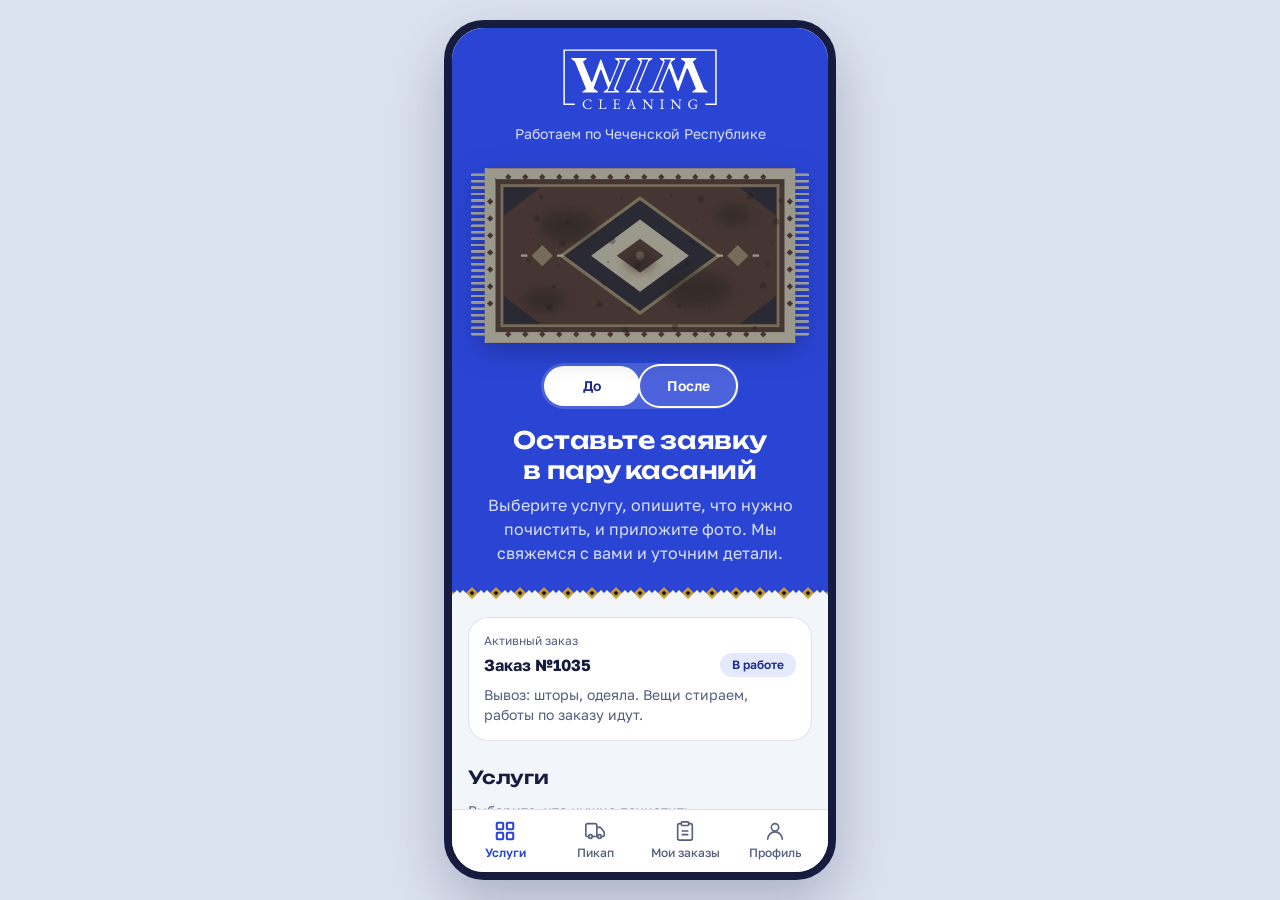
==== index.html @ 42858c05 "Wimcleaning: прототип мобильного приложения Co-Authored-By: Claude Opus 5.5 <noreply@anthropic.com>" ====
<!doctype html>
<html lang="ru">
<head>
<meta charset="utf-8">
<meta name="viewport" content="width=device-width, initial-scale=1, viewport-fit=cover">
<title>Wimcleaning</title>
<meta name="theme-color" content="#2A45D4" id="themeColor">
<link rel="manifest" href="manifest.webmanifest">
<link rel="apple-touch-icon" href="icon-180.png">
<link rel="icon" type="image/png" sizes="192x192" href="icon-192.png">
<meta name="apple-mobile-web-app-capable" content="yes">
<meta name="mobile-web-app-capable" content="yes">
<meta name="apple-mobile-web-app-title" content="Wimcleaning">
<meta name="apple-mobile-web-app-status-bar-style" content="black-translucent">
<link rel="preconnect" href="https://fonts.googleapis.com">
<link rel="preconnect" href="https://fonts.gstatic.com" crossorigin>
<link rel="stylesheet" href="https://fonts.googleapis.com/css2?family=Golos+Text:wght@400;500;600&family=Unbounded:wght@500;600&display=swap">
<style>
/* Раскладка: рамка телефона по центру (на телефоне на весь экран): полоса «Прототип», экран с прокруткой, нижняя панель. */
:root{
  /* «Синька и кайма»: синька — средство для подсинивания белья; охра — нить ковровой каймы */
  --ink:#161C3D; --primary:#2A45D4; --primary-dark:#1B2B8C; --on-primary:#FFFFFF;
  --accent:var(--primary);
  --bg:#F2F5FA; --surface:#FFFFFF; --mist:#E4EAFB; --line:#DCE2EE; --muted:#545E7E;
  --ochre:#C99A2E; --ochre-ink:#6B4C00; --ochre-bg:#FBF2DC;
  --ok:#1F7A4D; --warn:#8A5A00; --danger:#B4232F; --demo:var(--ochre-ink); --demo-bg:var(--ochre-bg);
  --stage:#DCE3F0;
  /* шкала отступов (design.md §5.1): других значений нет */
  --s1:4px; --s2:8px; --s3:12px; --s4:16px; --s5:24px; --s6:32px;
  --font:'Golos Text',system-ui,-apple-system,'Segoe UI',Roboto,'Helvetica Neue',Arial,sans-serif;
  --display:'Unbounded','Golos Text',system-ui,sans-serif;
  --kaima:url("data:image/svg+xml,%3Csvg xmlns='http://www.w3.org/2000/svg' width='24' height='14' viewBox='0 0 24 14'%3E%3Cpath d='M12 1l6 6-6 6-6-6z' fill='%23C99A2E'/%3E%3Cpath d='M12 4.5l2.5 2.5-2.5 2.5-2.5-2.5z' fill='%23161C3D'/%3E%3Cpath d='M0 7l3-3 3 3-3 3zM24 7l-3-3-3 3 3 3z' fill='%23F2F5FA'/%3E%3C/svg%3E");
  color-scheme:light;
}
*{box-sizing:border-box}
html,body{height:100%;margin:0}
/* полосы прокрутки скрыты, прокрутка жестом работает */
*{scrollbar-width:none;-ms-overflow-style:none}
*::-webkit-scrollbar{display:none;width:0;height:0}
body{background:var(--stage);color:var(--ink);font:400 16px/1.5 var(--font);-webkit-text-size-adjust:100%;overflow-x:hidden}
h1,h2,h3,p{margin:0}
h1,h2,h3{text-wrap:balance;font-weight:600}
.h1,.h2,.big{font-family:var(--display);letter-spacing:-.01em}
button,input,select,textarea{font:inherit;color:inherit}
button{cursor:pointer;border:0;background:none;padding:0}
:focus-visible{outline:3px solid var(--primary);outline-offset:2px;border-radius:8px}
.stage{height:100%;height:100dvh;display:grid;place-items:center}
.phone{width:100%;height:100%;display:flex;flex-direction:column;background:var(--bg);position:relative;overflow:hidden;min-width:0}
@media(min-width:600px){
  .stage{padding:16px}
  .phone{width:392px;height:min(860px,100%);border-radius:40px;border:8px solid var(--ink);box-shadow:0 24px 60px rgba(22,28,61,.25)}
}
.sr{position:absolute;width:1px;height:1px;overflow:hidden;clip:rect(0 0 0 0)}

/* полоса прототипа */
.proto{flex:none;height:env(safe-area-inset-top,0px);background:var(--bg)}
.proto[data-tone=hero]{background:var(--primary)}
.proto[data-tone=admin]{background:var(--ink)}
.ahead .exit{margin-left:auto;color:#fff;font-size:14px;line-height:20px;font-weight:600;min-height:44px;padding:0 var(--s3);border-radius:99px;background:rgba(255,255,255,.14)}

.ahead{background:var(--ink);color:#fff;flex:none;height:52px;display:flex;align-items:center;gap:var(--s3);padding-left:max(16px,env(safe-area-inset-left,0px));padding-right:max(16px,env(safe-area-inset-right,0px))}
.ahead b{font-size:16px;line-height:22px;font-weight:600}

.screen{flex:1;min-height:0;overflow-y:auto;overflow-x:hidden;padding:var(--s4);-webkit-overflow-scrolling:touch;overscroll-behavior:contain}
.screen>.in{display:grid;gap:var(--s5);animation:slide .22s ease-out both;align-content:start;min-width:0}
.screen>.in>*{min-width:0}
/* заголовок экрана: «Назад» → 8 → заголовок → 16 → первый блок */
.in>.back{margin-bottom:calc(var(--s2) - var(--s5))}
.in>.h1,.in>.head{margin-bottom:calc(var(--s4) - var(--s5))}
.head{display:flex;flex-wrap:wrap;align-items:center;justify-content:space-between;gap:var(--s3)}
.head .h1{min-width:0}
.head .chip{flex:none}
.head-ico{display:flex;align-items:center;gap:var(--s3)}
/* закреплённая главная кнопка (§5.5) */
.cta-bar{flex:none;background:var(--surface);border-top:1px solid var(--line);padding-block:var(--s3);padding-left:max(16px,env(safe-area-inset-left,0px));padding-right:max(16px,env(safe-area-inset-right,0px))}
.cta-bar .btn{min-height:48px}
.textbtn{min-height:44px;width:100%;color:var(--muted);font-weight:500;font-size:14px;line-height:20px;text-align:center}
@keyframes slide{from{opacity:0;transform:translateX(16px)}to{opacity:1;transform:none}}

.tabbar{flex:none;display:grid;grid-auto-flow:column;grid-auto-columns:1fr;background:var(--surface);border-top:1px solid var(--line);padding:4px 8px calc(4px + env(safe-area-inset-bottom,0px))}
.tabbar button{display:grid;justify-items:center;gap:2px;font-size:12px;font-weight:500;color:var(--muted);min-height:52px;padding:6px 2px;border-radius:14px}
.tabbar button[aria-current=page]{color:var(--primary);font-weight:600}
.tabbar button[aria-current=page] svg{stroke-width:2.25}
.tabbar svg{width:24px;height:24px}
.tabbar button{position:relative}
.tabbar .badge{position:absolute;top:2px;left:calc(50% + 4px);min-width:18px;height:18px;padding:0 5px;border-radius:9px;background:var(--primary);color:#fff;font-size:11px;line-height:18px;font-weight:700;font-variant-numeric:tabular-nums}
/* Пикап: позиции на странице услуги */
.pos{display:grid;gap:var(--s3);padding:var(--s4) 0;border-top:1px solid var(--line)}
.pos:first-child{border-top:0;padding-top:var(--s2)}
.pos-h{display:flex;align-items:center;justify-content:space-between;min-height:40px}
.iconbtn.sm{width:40px;height:40px;border-radius:12px;background:transparent;color:var(--muted)}
.iconbtn.sm svg{width:20px;height:20px}
.dims{display:grid;grid-template-columns:1fr 12px 1fr 72px;gap:var(--s2);align-items:end}
.dim{display:grid;gap:4px;min-width:0}
.dim label,.area span{font-size:12px;line-height:16px;color:var(--muted)}
.dim .inp{text-align:center;font-weight:600;font-variant-numeric:tabular-nums;padding:10px 4px}
.dims .x{padding-bottom:13px;color:var(--muted);text-align:center}
.area{display:grid;gap:4px;justify-items:end;min-width:0}
.area b{min-height:48px;display:flex;align-items:center;font-variant-numeric:tabular-nums;white-space:nowrap}
.pos-f{display:flex;justify-content:space-between;align-items:center;gap:var(--s2);min-height:20px}
.pos-f .err{color:var(--danger);font-size:12px;line-height:16px}
.pos-f b{font-variant-numeric:tabular-nums;white-space:nowrap;margin-left:auto}
.pos .inp.bad{border-color:var(--danger)}
.seg3{display:grid;grid-template-columns:repeat(3,1fr);gap:var(--s2)}
.seg3 .pick{padding:0 4px}
.addpos{display:flex;align-items:center;justify-content:center;gap:8px;min-height:48px;width:100%;border:1.5px dashed var(--primary);border-radius:14px;color:var(--primary);font-weight:600}
.addpos svg{width:20px;height:20px}
.ed-total{display:flex;justify-content:space-between;align-items:baseline;gap:var(--s2);margin-top:var(--s4);padding-top:var(--s3);border-top:1px solid var(--line)}
.ed-total b,.sumbig{font-size:20px;line-height:24px;white-space:nowrap;font-variant-numeric:tabular-nums}
.grp-h{display:flex;gap:var(--s3);align-items:center}
.grow{flex:1;min-width:0}
.nowrap{white-space:nowrap}
.lines{margin:0;padding-left:18px;display:grid;gap:2px;color:var(--muted);font-size:14px;line-height:20px}
.brief{display:grid;gap:4px}

svg.ic{width:22px;height:22px;fill:none;stroke:currentColor;stroke-width:1.75;stroke-linecap:round;stroke-linejoin:round;flex:none}

/* знак */
.logo{display:block;width:156px;height:auto;aspect-ratio:778/320;color:var(--ink);fill:currentColor;flex:none}
.hero .logo{color:#fff}
.ahead .logo{width:72px;color:#fff}
/* шапка главной: единственное яркое место; кайма по нижнему краю */
.hero{margin:calc(-1 * var(--s4)) calc(-1 * var(--s4)) 0;padding:20px var(--s4) 28px;background:var(--primary);color:var(--on-primary);display:grid;gap:var(--s4);position:relative}
.hero{text-align:center;justify-items:center}
.hero .brand{display:grid;gap:var(--s3);justify-items:center}
.hero .lead{display:grid;gap:var(--s2);justify-items:center;max-width:32ch}
/* синее продолжение шапки вверх: видно только при оттягивании экрана вниз */
.hero::before{content:"";position:absolute;left:0;right:0;bottom:100%;height:100vh;background:var(--primary);pointer-events:none}
.hero::after{content:"";position:absolute;left:0;right:0;bottom:-7px;height:14px;background:var(--kaima) repeat-x center/24px 14px}
.hero .muted{color:#D9DFFB}
.hero .h1{font-size:24px;line-height:30px}
.hero :focus-visible{outline-color:#fff}
/* ковёр до/после в шапке */
.wash{width:100%;max-width:340px;display:grid;gap:var(--s3);justify-items:center}
.wash-stage{position:relative;width:100%;aspect-ratio:320/180;filter:drop-shadow(0 8px 14px rgba(10,16,60,.35))}
.wash-stage>svg,.wash-stage>canvas{position:absolute;inset:0;width:100%;height:100%;display:block}
.wash-dirty{filter:sepia(.6) saturate(.5) brightness(.62) contrast(.92);will-change:clip-path}
.wash-shine{position:absolute;inset:8px 14px;overflow:hidden;pointer-events:none;border-radius:3px}
.wash-shine i{position:absolute;inset:0;background:linear-gradient(105deg,transparent 30%,rgba(255,255,255,.6) 48%,rgba(255,255,255,0) 62%);visibility:hidden;will-change:transform}
.wash-seg{display:inline-flex;background:rgba(255,255,255,.16);border-radius:99px;padding:3px}
.wash-seg button{color:#fff;font-size:14px;line-height:20px;font-weight:600;min-height:40px;min-width:96px;padding:0 var(--s4);border-radius:99px;transition:background .2s,color .2s}
.wash-seg button[aria-pressed=true]{background:#fff;color:var(--primary-dark)}
.wash-seg button:disabled{cursor:default}
/* подсказка: «После» мигает, пока показан грязный ковёр */
.wash-seg button.hint{position:relative;animation:washBlink 1.4s ease-in-out infinite}
.wash-seg button.hint::after{content:"";position:absolute;inset:0;border-radius:99px;box-shadow:0 0 0 2px #fff;pointer-events:none;animation:washRing 1.4s ease-out infinite}
@keyframes washBlink{0%,100%{background:rgba(255,255,255,0)}50%{background:rgba(255,255,255,.32)}}
@keyframes washRing{0%{opacity:.95;transform:scale(1)}100%{opacity:0;transform:scale(1.3)}}
@media (prefers-reduced-motion:reduce){.wash-seg button.hint{animation:none;background:rgba(255,255,255,.28)}.wash-seg button.hint::after{animation:none;opacity:.9}}
.wash-seg button[aria-pressed=false]:disabled{opacity:.55}

/* элементы */
.card{background:var(--surface);border-radius:20px;padding:var(--s4);box-shadow:0 0 0 1px var(--line) inset}
.card>:first-child{margin-top:0}
.card.tap{display:block;width:100%;text-align:left}
.card.tap.ocard,.card.tap.active-order{display:grid}
.stack{display:grid;gap:var(--s2)}
.card.stack{gap:var(--s3)}
.card.stack.roomy{gap:var(--s4)}
.stack.tight{gap:var(--s1)}
.card.stack>.after-btns{margin-top:calc(var(--s2) - var(--s3))}
.grid2 .btn{min-height:44px}
.center{text-align:center}
.row{display:flex;align-items:center;gap:var(--s3)}
.row.sb{justify-content:space-between}
.muted{color:var(--muted)}
.small{font-size:14px;line-height:20px}
.xs{font-size:12px;line-height:16px}
.h1{font-size:24px;line-height:30px}
.h2{font-size:18px;line-height:24px}
h3{font-size:16px;line-height:22px}
.btn{display:inline-flex;align-items:center;justify-content:center;gap:8px;min-height:48px;padding:10px 20px;border-radius:14px;font-weight:600;transition:transform .1s;width:100%;text-align:center}
.btn:active{transform:scale(.97)}
.btn.pri{background:var(--primary);color:var(--on-primary)}
.btn.pri:active{background:var(--primary-dark)}
.btn.sec{background:var(--mist);color:var(--primary-dark)}
.btn.out{background:var(--surface);box-shadow:0 0 0 1.5px var(--line) inset}
.btn.dng{background:var(--surface);color:var(--danger);box-shadow:0 0 0 1.5px var(--danger) inset}
.btn.dark{background:var(--ink);color:#fff}
.btn[disabled]{opacity:.55;pointer-events:none}
.btn.ok{background:var(--ok);color:#fff}
.btn.ok svg{stroke-width:3}
.iconbtn{width:44px;height:44px;border-radius:14px;display:grid;place-items:center;background:var(--mist);color:var(--primary-dark)}
.back{display:inline-flex;align-items:center;gap:var(--s1);color:var(--primary);font-weight:600;min-height:44px;margin-top:calc(-1 * var(--s2));margin-left:calc(-1 * var(--s2));padding:0 var(--s2);justify-self:start}
.chip{display:inline-flex;align-items:center;gap:6px;font-size:12px;line-height:16px;font-weight:600;padding:var(--s1) var(--s3);border-radius:99px;white-space:nowrap;background:var(--mist);color:var(--primary-dark);flex:none}
.chip.demo{background:var(--demo-bg);color:var(--demo);box-shadow:0 0 0 1px rgba(201,154,46,.55) inset;border-radius:4px 99px 99px 4px;padding:2px var(--s2);height:20px}
/* цена и бирка ДЕМО — одна строка, бирка не переносится (§5.3) */
.price-line{display:flex;align-items:center;gap:var(--s2);flex-wrap:nowrap;white-space:nowrap}
.price-line b{font-weight:600}
.price-line.md{font-size:20px;line-height:24px}
.chip.demo::before{content:"";width:5px;height:5px;border-radius:99px;background:var(--surface);box-shadow:0 0 0 1px var(--ochre)}
.chip.s-accepted{background:#E7EAF2;color:#2E3655}
.chip.s-picked_up{background:#DDF0F4;color:#0F5466}
.chip.s-in_progress{background:var(--mist);color:var(--primary-dark)}
.chip.s-ready{background:#DFF2E6;color:#1B6B3F}
.chip.s-delivered{background:var(--ok);color:#fff}
.chip.s-cancelled{background:#FBE3E3;color:#A11D2B}
.ico{width:48px;height:48px;border-radius:14px;background:var(--mist);color:var(--primary);display:grid;place-items:center;flex:none}
.ico svg{width:26px;height:26px}
.notice{background:var(--demo-bg);color:var(--ochre-ink);border-radius:14px;padding:var(--s3);font-size:14px;line-height:20px}
.notice.warn{background:#FFF1D6;color:#6B4200}
.notice.err{background:#FBE3E3;color:#8E1A25}
.list{margin:0;padding-left:20px;display:grid;gap:var(--s2)}
.hr{height:1px;background:var(--line);border:0;margin:0}
.sect{display:grid;gap:var(--s3)}

/* формы */
.form{display:grid;gap:var(--s4)}
.field{display:grid;gap:0}
.field>label,.field>.lbl{font-weight:600;font-size:14px;line-height:20px;margin-bottom:var(--s2)}
.field>.lbl.row{display:flex;justify-content:space-between}
.field>.lbl .cnt-ph{font-weight:500;color:var(--muted)}
.field .help{font-size:12px;line-height:16px;color:var(--muted);margin-top:var(--s1)}
.field .error{font-size:14px;line-height:20px;color:var(--danger);font-weight:500;margin-top:var(--s1)}
.inp{width:100%;min-height:48px;padding:10px 14px;border-radius:14px;border:1.5px solid var(--line);background:var(--surface)}
.inp:focus{outline:3px solid rgba(42,69,212,.30);border-color:var(--primary)}
.inp.bad{border-color:var(--danger)}
textarea.inp{min-height:84px;resize:vertical}
.chips{display:flex;flex-wrap:wrap;gap:var(--s2)}
.pick{min-height:44px;padding:0 var(--s3);border-radius:14px;border:1.5px solid var(--line);background:var(--surface);font-weight:500;font-size:14px;line-height:20px;white-space:nowrap;text-align:center}
.pick[aria-pressed=true]{background:var(--primary);color:#fff;border-color:var(--primary)}
/* ровная сетка чипов выбора: 2 колонки одинаковой ширины (§5.4) */
.grid2{display:grid;grid-template-columns:1fr 1fr;gap:var(--s2)}
.grid2 .pick{min-height:48px;font-variant-numeric:tabular-nums}
.grid2 .pick.s44{min-height:44px}
.grid2 .full{grid-column:1/-1}
/* сегмент-переключатель (§5.4а) */
.segm{display:grid;grid-auto-flow:column;grid-auto-columns:1fr;background:var(--mist);border-radius:14px;padding:var(--s1);min-height:44px}
.segm button{border-radius:10px;font-size:14px;line-height:20px;font-weight:500;color:var(--muted);min-height:36px;white-space:nowrap;padding:0 var(--s1)}
.segm button[aria-pressed=true]{background:var(--surface);box-shadow:0 0 0 1px var(--line) inset;color:var(--ink);font-weight:600}
/* горизонтальная лента чипов (админка) */
.ribbon{display:flex;gap:var(--s2);margin:0 calc(-1 * var(--s4));padding:var(--s1) var(--s4);overflow-x:auto;scroll-snap-type:x proximity;scrollbar-width:none}
.ribbon::-webkit-scrollbar{display:none}
.ribbon button{flex:none;scroll-snap-align:start;height:36px;padding:0 var(--s3);border-radius:99px;border:1.5px solid var(--line);background:var(--surface);font-size:14px;line-height:20px;font-weight:500;display:inline-flex;align-items:center;gap:6px;white-space:nowrap;position:relative}
.ribbon button::after{content:'';position:absolute;left:0;right:0;top:-4px;bottom:-4px}
.ribbon button b{font-weight:600;font-variant-numeric:tabular-nums}
.ribbon button[aria-pressed=true]{background:var(--primary);color:#fff;border-color:var(--primary)}
.stepper{display:grid;grid-template-columns:48px 1fr 48px;gap:var(--s2);align-items:center}
.stepper input{text-align:center;font-weight:600;font-size:20px;line-height:24px;font-variant-numeric:tabular-nums}
.stepper .iconbtn{width:48px;height:48px}
.stepper.mini{grid-template-columns:44px 32px 44px}
.stepper.mini .iconbtn{width:44px;height:44px}
.stepper .num{text-align:center;font-size:20px;line-height:24px;font-weight:600;font-variant-numeric:tabular-nums}

/* каталог */
.svc-list{background:var(--surface);border-radius:20px;box-shadow:0 0 0 1px var(--line) inset;display:grid;overflow:hidden}
.svc{display:grid;grid-template-columns:48px 1fr 20px;gap:var(--s3);align-items:center;text-align:left;width:100%;padding:var(--s3) var(--s4);min-height:72px;transition:background-color .12s}
.svc>span{display:grid;gap:2px;min-width:0}
.svc+.svc{border-top:1px solid var(--line)}
.svc:active{background:var(--mist)}
.svc .chev{color:var(--muted);width:20px;height:20px}
.svc h3{font-size:17px;line-height:22px}
.svc .price-line{font-size:14px;line-height:20px;font-weight:600}
.svc .note{font-size:14px;line-height:20px;color:var(--muted)}
.active-order{display:grid;gap:0}
.active-order .row{margin-top:var(--s1)}
.active-order .clamp{margin-top:var(--s2);display:-webkit-box;-webkit-line-clamp:2;-webkit-box-orient:vertical;overflow:hidden}

/* калькулятор */
.calc{display:grid;gap:var(--s3);min-width:0}
.calc>*{min-width:0}
.calc .hint:empty{display:none}
.calc .total{margin-top:var(--s1)}
.calc .total p{margin-top:var(--s1)}
.slider{display:grid}
.slider>.row{margin-bottom:var(--s2)}
.rug-wrap{border-radius:16px;background:var(--bg);padding:10px;box-shadow:0 0 0 1px var(--line) inset}
.rug{display:block;width:100%;height:auto;border-radius:6px}
.big{font-size:36px;line-height:40px;font-weight:600;font-variant-numeric:tabular-nums;letter-spacing:-.5px}
.area-read{display:flex;align-items:baseline;gap:6px;font-size:20px;line-height:24px;font-weight:600;font-variant-numeric:tabular-nums}
input[type=range]{-webkit-appearance:none;appearance:none;width:100%;height:44px;background:transparent;margin:0;touch-action:pan-y}
input[type=range]::-webkit-slider-runnable-track{height:10px;border-radius:99px;background:linear-gradient(90deg,var(--primary) var(--p,0%),var(--mist) var(--p,0%))}
input[type=range]::-moz-range-track{height:10px;border-radius:99px;background:var(--mist)}
input[type=range]::-moz-range-progress{height:10px;border-radius:99px;background:var(--primary)}
input[type=range]::-webkit-slider-thumb{-webkit-appearance:none;width:30px;height:30px;margin-top:-10px;background:var(--primary);border:3px solid #fff;border-radius:50% 50% 50% 0;transform:rotate(-45deg);box-shadow:0 2px 6px rgba(22,28,61,.35)}
input[type=range]::-moz-range-thumb{width:26px;height:26px;background:var(--primary);border:3px solid #fff;border-radius:50% 50% 50% 0;transform:rotate(-45deg);box-shadow:0 2px 6px rgba(22,28,61,.35)}
.scale{display:flex;justify-content:space-between;font-size:12px;color:var(--muted)}

/* фото */
.photos{display:grid;grid-template-columns:repeat(3,1fr);gap:8px}
.ph{position:relative;aspect-ratio:1;border-radius:12px;overflow:hidden;background:var(--mist)}
.ph img{width:100%;height:100%;object-fit:cover;display:block}
.ph button.rm{position:absolute;top:0;right:0;width:44px;height:44px;border-radius:99px;background:none;color:#fff;display:grid;place-items:center}
.ph button.rm::before{content:'';position:absolute;inset:6px;border-radius:99px;background:rgba(22,28,61,.82)}
.ph button.rm svg{width:16px;height:16px;position:relative}
.ph.view{cursor:zoom-in}
.addph{aspect-ratio:1;border:2px dashed var(--primary);border-radius:12px;color:var(--primary);display:grid;place-content:center;justify-items:center;gap:var(--s1);font-size:12px;line-height:16px;font-weight:600;background:var(--surface);text-align:center;padding:var(--s1)}
.drop-hint{border:2px dashed var(--primary);border-radius:14px;height:96px;color:var(--primary);display:flex;align-items:center;justify-content:center;gap:var(--s2);font-weight:600;background:var(--surface);width:100%}

/* трекер */
.track{display:grid;gap:0;margin:0;padding:0;list-style:none}
.step{display:grid;grid-template-columns:28px 1fr;gap:var(--s3);position:relative;padding-bottom:var(--s4);min-height:44px}
.step:last-child{padding-bottom:0}
.dot{width:28px;height:28px;border-radius:99px;border:2px solid var(--line);background:var(--surface);display:grid;place-items:center;color:#fff;position:relative;z-index:1}
.dot svg{width:16px;height:16px;stroke-width:3}
.step::before{content:"";position:absolute;left:13px;top:28px;bottom:0;width:2px;background:var(--line)}
.step:last-child::before{display:none}
.step::after{content:"";position:absolute;left:13px;top:28px;bottom:0;width:2px;background:var(--primary);transform:scaleY(0);transform-origin:top}
.step.done::after{transform:scaleY(1);animation:flow .3s ease-out}
.step.done.last::after{transform:scaleY(0)}
.step.done .dot{background:var(--primary);border-color:var(--primary)}
.step.now .dot{background:var(--surface);border:3px solid var(--primary);color:var(--primary);animation:pop .3s ease-out}
.step.now .dot::before{content:'';width:10px;height:10px;border-radius:99px;background:var(--primary)}
.step.bad .dot{background:var(--danger);border-color:var(--danger)}
.step.bad::before,.step.bad::after{display:none}
.step.skip .dot{opacity:.5}
.step h4{margin:0;font-size:16px;font-weight:600;line-height:28px}
.step.future h4{color:var(--muted);font-weight:500}
.step p{font-size:14px;line-height:20px;color:var(--muted);margin-top:2px}
.step time{display:block;font-size:12px;line-height:16px;color:var(--muted);margin-top:2px}
@keyframes flow{from{transform:scaleY(0)}to{transform:scaleY(1)}}
@keyframes pop{from{transform:scale(.6);opacity:.4}to{transform:none;opacity:1}}

/* штамп «принято» */
.stamp{width:96px;height:96px;border-radius:99px;background:var(--mist);display:grid;place-items:center;margin:var(--s2) auto 0}
.stamp svg{width:56px;height:56px;fill:none;stroke:var(--primary);stroke-width:3.5;stroke-linecap:round;stroke-linejoin:round}
.stamp path{stroke-dasharray:40;stroke-dashoffset:40;animation:draw .5s .15s ease-out forwards}
@keyframes draw{to{stroke-dashoffset:0}}

/* скелетоны */
.skel{height:84px;border-radius:20px;background:linear-gradient(90deg,#E6EBF4,#F4F6FB,#E6EBF4);background-size:200% 100%;animation:shimmer 1.8s linear infinite}
@keyframes shimmer{to{background-position:-200% 0}}
.spin{width:18px;height:18px;border:3px solid rgba(255,255,255,.35);border-top-color:#fff;border-radius:99px;animation:rot .7s linear infinite}
@keyframes rot{to{transform:rotate(360deg)}}

/* админка */
.filters{display:grid}
.filters>.inp{margin-bottom:var(--s3)}
.filters>.ribbon+.ribbon{margin-top:var(--s2)}
.filters>.segm{margin-top:var(--s2)}
.filters>.stack{margin-top:var(--s2)}
.listhead{display:grid;gap:var(--s2);margin-top:calc(var(--s4) - var(--s5))}
.cards{display:grid;gap:var(--s3)}
.ocard{display:grid;gap:0}
.ocard .row{gap:var(--s2)}
.ocard>.row+*{margin-top:var(--s1)}
.ocard>.xs{margin-top:var(--s1)}
/* подпись над значением, по левому краю (§5.7) */
.kv{display:grid;grid-template-columns:1fr 1fr;gap:var(--s3) var(--s4);margin:0}
.kv>div{min-width:0;display:grid;gap:var(--s1)}
.kv>.wide{grid-column:1/-1}
.kv dt{font-size:12px;line-height:16px;color:var(--muted)}
.kv dd{margin:0;font-size:16px;line-height:22px;color:var(--ink);overflow-wrap:anywhere}
.kv a.tel{display:inline-flex;align-items:center;min-height:44px;margin-block:-11px;color:var(--primary);font-weight:600}
.sum-in{display:grid;grid-template-columns:1fr auto;gap:var(--s2);align-items:center}
.sum-in .inp-wrap{position:relative}
.sum-in .inp-wrap .inp{padding-right:36px}
.sum-in .inp-wrap span{position:absolute;right:14px;top:50%;transform:translateY(-50%);color:var(--muted)}
.wrap{min-width:0;overflow-wrap:anywhere}
.slot{display:grid;gap:var(--s2)}
.bar{height:8px;border-radius:99px;background:var(--mist);overflow:hidden}
.bar i{display:block;height:100%;background:var(--primary);border-radius:99px}
.bar i.full{background:var(--danger)}
.hist{display:grid;margin:0;padding:0;list-style:none;font-size:14px;line-height:20px}
.hist li{display:flex;justify-content:space-between;gap:var(--s2);padding-block:var(--s2)}
.hist li+li{border-top:1px solid var(--line)}
.hist li .muted{font-variant-numeric:tabular-nums;white-space:nowrap}

/* оверлеи */
.overlay{position:absolute;inset:0;background:rgba(22,28,61,.6);display:flex;align-items:flex-end;z-index:20;animation:fade .16s ease-out}
.sheet{background:var(--surface);width:100%;border-radius:24px 24px 0 0;padding:var(--s5) var(--s4) calc(var(--s4) + env(safe-area-inset-bottom,0px));display:grid;gap:var(--s3);animation:up .22s ease-out;max-height:90%;overflow:auto}
.lightbox{align-items:center;justify-content:center;background:rgba(12,15,34,.94);flex-direction:column;gap:var(--s3);padding:var(--s4)}
.lightbox .btn{width:auto}
.lightbox img{max-width:100%;max-height:70%;border-radius:12px}
@keyframes fade{from{opacity:0}to{opacity:1}}
@keyframes up{from{transform:translateY(24px);opacity:.6}to{transform:none;opacity:1}}
.a2hs{position:absolute;left:var(--s3);right:var(--s3);bottom:calc(72px + env(safe-area-inset-bottom,0px));z-index:25;background:var(--ink);color:#fff;border-radius:16px;padding:12px 44px 12px 14px;display:grid;grid-template-columns:40px 1fr;gap:12px;align-items:center;box-shadow:0 12px 30px rgba(10,16,60,.35);animation:fade .2s}
.a2hs .ai{width:40px;height:40px;border-radius:10px;overflow:hidden}
.a2hs .ai img{width:100%;height:100%;display:block}
.a2hs p{font-size:14px;line-height:20px}
.a2hs svg.sh{width:18px;height:18px;vertical-align:-3px;stroke:#fff;fill:none;stroke-width:2}
.a2hs .cl{position:absolute;top:4px;right:4px;width:40px;height:40px;display:grid;place-items:center;color:#fff}
.toast{position:absolute;left:var(--s4);right:var(--s4);bottom:84px;background:var(--ink);color:#fff;border-radius:14px;padding:12px 16px;font-weight:500;z-index:30;text-align:center;animation:fade .16s}

.phone.has-cta .toast{bottom:156px}
.empty{text-align:center;display:grid;gap:var(--s3);justify-items:center;padding:var(--s6) var(--s4)}

@media (prefers-reduced-motion:reduce){
  *,*::before,*::after{animation-duration:.001ms!important;animation-iteration-count:1!important;transition-duration:.001ms!important}
  .skel{animation:none}
}
</style>
<script src="https://cdnjs.cloudflare.com/ajax/libs/gsap/3.12.5/gsap.min.js"></script>
</head>
<body>
<!-- Логотип Wimcleaning (Материалы/Логотип/wim cleaning.svg, обрезан без белого фона), цвет через currentColor -->
<svg width="0" height="0" style="position:absolute" aria-hidden="true"><symbol id="wim-logo" viewBox="206 265 778 320"><path d="M212.9 272.0 L212.9 549.0 L269.64 549.0 L269.64 541.7 L220.2 541.7 L220.2 279.3 L970.3 279.3 L970.3 541.7 L920.86 541.7 L920.86 549.0 L977.6 549.0 L977.6 272.0 Z"/><path d="M689.045 472.874 L691.484 474.620 C693.724 476.223 692.590 479.754 689.837 479.754 L660.585 479.754 C657.813 479.754 656.691 476.182 658.969 474.598 C659.899 473.950 660.625 473.049 661.060 472.001 L718.636 332.953 C719.134 331.750 718.747 330.363 717.699 329.590 L714.511 327.241 C712.311 325.619 713.457 322.129 716.191 322.129 L746.118 322.129 C748.852 322.129 749.998 325.619 747.798 327.240 L746.201 328.417 C745.782 328.726 745.457 329.144 745.260 329.625 L688.072 469.500 C687.576 470.714 687.979 472.110 689.045 472.874 M694.509 320.466 L709.867 331.781 C710.912 332.551 711.300 333.932 710.809 335.133 L694.758 374.395 L655.826 468.412 C655.619 468.913 655.273 469.345 654.827 469.654 L637.980 481.371 C635.703 482.954 636.823 486.527 639.597 486.527 L711.739 486.527 C714.473 486.527 715.619 483.037 713.419 481.416 L698.066 470.101 C697.022 469.330 696.634 467.950 697.124 466.749 L736.450 370.560 L737.193 368.752 C738.175 366.366 741.575 366.428 742.469 368.848 L782.551 477.403 C783.462 479.871 786.952 479.871 787.863 477.403 L827.947 368.849 C828.841 366.428 832.241 366.367 833.223 368.753 L873.451 466.626 C873.944 467.827 873.558 469.211 872.512 469.981 L856.997 481.416 C854.797 483.037 855.943 486.527 858.677 486.527 L929.817 486.527 C932.551 486.527 933.697 483.037 931.497 481.416 L914.842 469.142 C914.423 468.833 914.098 468.415 913.900 467.934 L859.459 334.773 C858.963 333.559 859.365 332.163 860.433 331.399 L875.673 320.489 C877.912 318.886 876.778 315.355 874.025 315.355 L802.078 315.355 C799.306 315.355 798.186 318.928 800.462 320.511 L817.268 332.199 C817.738 332.526 818.099 332.989 818.301 333.526 L820.113 338.343 C820.354 338.982 820.356 339.687 820.117 340.327 L787.861 427.092 C786.947 429.552 783.468 429.552 782.554 427.092 L750.299 340.327 C750.062 339.687 750.063 338.982 750.303 338.343 L752.114 333.526 C752.316 332.989 752.677 332.526 753.148 332.199 L769.953 320.511 C772.230 318.928 771.109 315.355 768.337 315.355 L696.189 315.355 C693.455 315.355 692.308 318.845 694.509 320.466"/><path d="M577.356 479.754 L548.105 479.754 C545.332 479.754 544.211 476.182 546.488 474.598 C547.419 473.950 548.145 473.049 548.579 472.001 L606.156 332.953 C606.654 331.750 606.267 330.363 605.219 329.590 L602.030 327.241 C599.830 325.619 600.977 322.129 603.710 322.129 L633.637 322.129 C636.371 322.129 637.518 325.619 635.318 327.240 L633.721 328.418 C633.302 328.726 632.976 329.144 632.780 329.625 L575.592 469.500 C575.096 470.714 575.498 472.110 576.565 472.874 L579.004 474.620 C581.243 476.223 580.109 479.754 577.356 479.754 M639.269 332.740 L655.924 320.466 C658.125 318.844 656.978 315.355 654.245 315.355 L583.104 315.355 C580.371 315.355 579.224 318.844 581.424 320.466 L596.935 331.897 C597.983 332.669 598.369 334.057 597.871 335.259 L542.736 468.412 C542.529 468.913 542.182 469.345 541.737 469.654 L524.889 481.370 C522.612 482.954 523.732 486.527 526.505 486.527 L598.452 486.527 C601.205 486.527 602.338 482.995 600.100 481.393 L584.860 470.483 C583.793 469.719 583.391 468.322 583.887 467.108 L638.328 333.948 C638.525 333.466 638.850 333.048 639.269 332.740"/><path d="M466.369 479.754 L437.118 479.754 C434.345 479.754 433.224 476.182 435.501 474.598 C436.432 473.950 437.158 473.049 437.592 472.001 L495.168 332.953 C495.666 331.750 495.280 330.363 494.232 329.590 L491.043 327.241 C488.843 325.619 489.989 322.129 492.723 322.129 L522.650 322.129 C525.384 322.129 526.530 325.619 524.330 327.241 L522.733 328.418 C522.314 328.726 521.989 329.144 521.792 329.625 L464.605 469.500 C464.108 470.714 464.511 472.110 465.577 472.874 L468.017 474.620 C470.256 476.223 469.122 479.754 466.369 479.754 M529.186 332.740 L545.841 320.466 C548.041 318.844 546.894 315.355 544.161 315.355 L473.020 315.355 C470.287 315.355 469.140 318.844 471.340 320.466 L486.850 331.897 C487.898 332.669 488.285 334.057 487.786 335.259 L447.420 432.747 C446.434 435.128 443.040 435.062 442.147 432.645 L402.207 324.479 C401.296 322.011 397.806 322.011 396.894 324.479 L356.812 433.033 C355.919 435.453 352.518 435.515 351.537 433.129 L311.307 335.256 C310.813 334.055 311.201 332.671 312.246 331.900 L327.762 320.466 C329.962 318.844 328.815 315.355 326.082 315.355 L254.942 315.355 C252.208 315.355 251.061 318.844 253.262 320.466 L269.916 332.740 C270.335 333.048 270.661 333.466 270.858 333.948 L325.299 467.108 C325.795 468.322 325.393 469.719 324.327 470.483 L309.086 481.393 C306.847 482.995 307.981 486.527 310.734 486.527 L382.680 486.527 C385.453 486.527 386.573 482.954 384.297 481.371 L367.491 469.683 C367.020 469.356 366.660 468.892 366.457 468.355 L364.646 463.538 C364.406 462.900 364.405 462.195 364.642 461.555 L396.897 374.790 C397.811 372.330 401.290 372.330 402.205 374.790 L434.460 461.555 C434.699 462.195 434.697 462.900 434.456 463.539 L432.644 468.356 C432.442 468.893 432.081 469.356 431.611 469.683 L414.805 481.371 C412.528 482.954 413.649 486.527 416.422 486.527 L488.369 486.527 C491.122 486.527 492.256 482.995 490.017 481.393 L474.777 470.483 C473.710 469.719 473.307 468.322 473.804 467.108 L528.245 333.948 C528.442 333.466 528.767 333.048 529.186 332.740"/><path d="M335.0707692307692 570.0846153846154Q330.0092307692308 570.0846153846154 325.3092307692308 568.3492307692308Q320.60923076923075 566.6138461538461 316.9215384615385 563.3961538461538Q313.2338461538462 560.1784615384615 311.10076923076923 555.6592307692308Q308.9676923076923 551.14 308.9676923076923 545.6446153846153Q308.9676923076923 540.3661538461538 311.20923076923077 535.8830769230769Q313.45076923076925 531.4 317.35538461538465 528.0738461538461Q321.26 524.7476923076923 326.2853846153846 522.9038461538462Q331.3107692307692 521.06 336.8784615384615 521.06Q339.6984615384615 521.06 341.65076923076924 521.276923076923Q343.6030769230769 521.4938461538461 345.4469230769231 521.8915384615384Q347.29076923076923 522.2892307692308 349.7492307692308 522.94Q350.83384615384614 523.2292307692308 351.30384615384617 523.8076923076924Q351.77384615384614 524.3861538461539 351.84615384615387 525.3984615384616Q351.9907692307692 527.0615384615385 352.2076923076923 528.9776923076923Q352.4246153846154 530.8938461538462 352.49692307692305 533.7138461538461Q352.5692307692308 534.22 352.0269230769231 534.5453846153846Q351.4846153846154 534.8707692307693 350.87 534.7261538461539Q350.2553846153846 534.5815384615385 350.03846153846155 533.7861538461539Q349.31538461538463 531.0384615384615 348.37538461538463 529.05Q347.43538461538463 527.0615384615385 345.5553846153846 525.76Q343.7476923076923 524.5307692307692 341.1807692307692 523.9161538461539Q338.61384615384617 523.3015384615385 335.64923076923077 523.3015384615385Q331.4553846153846 523.3015384615385 327.87615384615384 525.0007692307693Q324.29692307692306 526.7 321.73 529.6284615384616Q319.1630769230769 532.5569230769231 317.7169230769231 536.2446153846154Q316.27076923076925 539.9323076923077 316.27076923076925 543.9092307692308Q316.27076923076925 548.32 317.6807692307692 552.5861538461538Q319.09076923076924 556.8523076923077 321.73 560.2869230769231Q324.36923076923074 563.7215384615384 328.02076923076925 565.7823076923078Q331.6723076923077 567.843076923077 336.1553846153846 567.843076923077Q341.36153846153843 567.843076923077 344.76 565.4569230769231Q348.15846153846155 563.0707692307692 350.5446153846154 558.8046153846154Q351.0507692307692 557.8646153846154 352.0269230769231 557.8646153846154Q353.00307692307695 557.8646153846154 353.00307692307695 559.0215384615385Q353.00307692307695 559.6 352.71384615384613 560.8653846153846Q352.4246153846154 562.1307692307693 351.9546153846154 563.5407692307692Q351.4846153846154 564.9507692307692 351.0507692307692 566.0353846153846Q350.5446153846154 567.0476923076923 350.21923076923076 567.3369230769231Q349.89384615384614 567.6261538461539 348.73692307692306 567.9876923076923Q346.0615384615385 569.0723076923077 342.33769230769235 569.5784615384616Q338.61384615384617 570.0846153846154 335.0707692307692 570.0846153846154Z"/><path d="M389.9569230769231 569.3615384615384Q389.0169230769231 569.3615384615384 388.4746153846154 569.1084615384616Q387.9323076923077 568.8553846153847 387.9323076923077 568.4938461538461Q387.9323076923077 567.843076923077 388.61923076923074 567.59Q389.30615384615385 567.3369230769231 389.5230769230769 567.2646153846154Q392.3430769230769 566.6861538461538 393.86153846153843 565.5653846153846Q395.38 564.4446153846154 395.38 562.0584615384615V528.5076923076923Q395.38 526.7723076923077 395.01846153846157 525.9407692307692Q394.6569230769231 525.1092307692307 393.7169230769231 524.7115384615385Q392.7769230769231 524.3138461538462 390.96923076923076 524.0246153846153Q388.58307692307693 523.5907692307692 388.58307692307693 522.5784615384615Q388.58307692307693 522.1446153846153 389.1615384615385 521.9638461538461Q389.74 521.7830769230769 390.68 521.7830769230769Q392.63230769230773 521.7830769230769 393.8253846153847 521.8553846153845Q395.01846153846157 521.9276923076923 396.10307692307697 521.9638461538461Q397.1876923076923 522.0 398.77846153846156 522.0Q400.5861538461539 522.0 401.8876923076923 521.9638461538461Q403.1892307692308 521.9276923076923 404.56307692307695 521.8553846153845Q405.9369230769231 521.7830769230769 407.8892307692308 521.7830769230769Q408.8292307692308 521.7830769230769 409.4076923076923 521.9638461538461Q409.98615384615385 522.1446153846153 409.98615384615385 522.5784615384615Q409.98615384615385 523.0846153846154 409.4076923076923 523.4461538461538Q408.8292307692308 523.8076923076923 407.6 524.0246153846153Q404.9246153846154 524.5307692307692 403.0446153846154 525.2176923076922Q401.1646153846154 525.9046153846153 401.1646153846154 528.0015384615384V562.0584615384615Q401.1646153846154 564.3 402.1769230769231 565.3846153846154Q403.1892307692308 566.4692307692308 406.7323076923077 566.4692307692308H415.6984615384616Q417.65076923076924 566.4692307692308 419.13307692307694 565.8546153846154Q420.61538461538464 565.24 421.33846153846156 564.5892307692308Q422.7846153846154 563.36 423.47153846153844 562.3838461538462Q424.15846153846155 561.4076923076923 425.09846153846155 559.4553846153846Q425.24307692307696 559.0215384615385 425.713076923077 558.1538461538462Q426.18307692307695 557.2861538461539 426.6892307692308 557.2861538461539Q427.12307692307695 557.2861538461539 427.34000000000003 557.72Q427.5569230769231 558.1538461538462 427.5569230769231 558.5876923076924Q427.5569230769231 558.66 427.52076923076925 558.7684615384615Q427.4846153846154 558.876923076923 427.4846153846154 558.9492307692308Q426.97846153846154 560.8292307692308 426.58076923076925 562.3476923076923Q426.18307692307695 563.8661538461538 425.93000000000006 565.24Q425.6769230769231 566.6138461538461 425.5323076923077 568.1323076923077Q425.46000000000004 568.6384615384616 425.2792307692308 569.0Q425.09846153846155 569.3615384615384 424.52000000000004 569.3615384615384Q420.9046153846154 569.3615384615384 417.5784615384615 569.2892307692307Q414.2523076923077 569.2169230769231 411.1792307692308 569.1807692307692Q408.10615384615386 569.1446153846153 405.28615384615387 569.0723076923077Q402.4661538461539 569.0 399.71846153846155 569.0Q397.91076923076923 569.0 395.63307692307694 569.0723076923077Q393.35538461538465 569.1446153846153 391.65615384615387 569.2530769230768Q389.9569230769231 569.3615384615384 389.9569230769231 569.3615384615384Z"/><path d="M461.9800000000001 569.3615384615384Q461.04 569.3615384615384 460.46153846153845 569.1807692307692Q459.88307692307694 569.0 459.88307692307694 568.5661538461538Q459.88307692307694 567.6984615384615 462.26923076923083 567.2646153846154Q465.01692307692315 566.7584615384616 466.31846153846163 565.6015384615384Q467.62000000000006 564.4446153846154 467.62000000000006 561.8415384615384V529.3030769230769Q467.62000000000006 526.7 466.5715384615385 525.6153846153846Q465.523076923077 524.5307692307692 462.77538461538467 524.0246153846153Q461.5461538461539 523.8076923076923 460.96769230769235 523.4461538461538Q460.38923076923083 523.0846153846154 460.38923076923083 522.5784615384615Q460.38923076923083 522.1446153846153 460.96769230769235 521.9638461538461Q461.5461538461539 521.7830769230769 462.4861538461539 521.7830769230769Q465.23384615384623 521.7830769230769 467.1500000000001 521.8553846153845Q469.0661538461539 521.9276923076923 470.9100000000001 521.9638461538461Q472.7538461538462 522.0 475.28461538461545 522.0Q477.6707692307693 522.0 480.31000000000006 521.9638461538461Q482.94923076923084 521.9276923076923 485.19076923076926 521.9276923076923Q487.6492307692308 521.8553846153847 489.3484615384616 521.8192307692308Q491.0476923076924 521.7830769230769 491.33692307692314 521.7830769230769Q491.6984615384616 521.7830769230769 492.13230769230773 521.9276923076923Q492.5661538461539 522.0723076923077 492.63846153846157 522.4338461538462Q493.00000000000006 524.4584615384615 493.36153846153854 526.446923076923Q493.723076923077 528.4353846153846 493.723076923077 529.8815384615384Q493.723076923077 530.5323076923077 493.39769230769235 530.7492307692307Q493.07230769230773 530.9661538461538 492.7107692307693 530.9661538461538Q492.3492307692308 530.9661538461538 492.2046153846154 530.7853846153846Q492.06000000000006 530.6046153846154 491.91538461538465 530.243076923077Q491.5538461538462 529.0138461538462 491.19230769230774 527.8930769230769Q490.8307692307693 526.7723076923077 490.3246153846154 526.2661538461539Q489.31230769230774 525.1092307692307 488.083076923077 524.7115384615385Q486.8538461538462 524.3138461538462 485.48 524.3138461538462H476.00769230769237Q475.4292307692308 524.3138461538462 474.4169230769231 524.9646153846154Q473.40461538461545 525.6153846153846 473.40461538461545 526.6276923076923V541.9569230769231Q473.40461538461545 542.6076923076923 473.80230769230775 543.0776923076924Q474.20000000000005 543.5476923076923 474.7061538461539 543.5476923076923H481.86461538461543Q483.9615384615385 543.5476923076923 484.75692307692316 542.7884615384615Q485.55230769230775 542.0292307692308 486.0584615384616 540.0046153846154Q486.49230769230775 538.4138461538462 487.36000000000007 538.4138461538462Q487.6492307692308 538.4138461538462 487.97461538461545 538.7030769230769Q488.30000000000007 538.9923076923077 488.30000000000007 539.5707692307692Q488.30000000000007 539.86 488.2638461538462 540.8723076923077Q488.22769230769234 541.8846153846154 488.15538461538466 542.9692307692308Q488.083076923077 544.0538461538462 488.083076923077 544.6323076923077Q488.083076923077 545.3553846153847 488.11923076923085 546.5484615384615Q488.15538461538466 547.7415384615384 488.19153846153847 548.8261538461538Q488.22769230769234 549.9107692307692 488.22769230769234 550.2Q488.22769230769234 550.7061538461538 488.1192307692308 551.0676923076924Q488.01076923076926 551.4292307692308 487.57692307692315 551.4292307692308Q486.49230769230775 551.4292307692308 485.9138461538462 549.1153846153846Q485.48 547.4523076923077 484.7569230769231 546.656923076923Q484.0338461538462 545.8615384615384 482.58769230769235 545.8615384615384H475.86307692307696Q474.6338461538462 545.8615384615384 474.01923076923083 546.186923076923Q473.40461538461545 546.5123076923077 473.40461538461545 547.7415384615384V561.6246153846154Q473.40461538461545 564.3723076923077 474.56153846153853 565.4207692307692Q475.7184615384616 566.4692307692308 478.1769230769231 566.4692307692308H483.52769230769235Q485.8415384615385 566.4692307692308 487.3961538461539 566.2161538461538Q488.95076923076925 565.9630769230769 490.10769230769233 565.24Q491.2646153846154 564.4446153846154 492.16846153846154 563.1430769230769Q493.07230769230773 561.8415384615384 494.2292307692308 559.6723076923076Q494.4461538461539 559.2384615384616 494.73538461538465 558.9492307692308Q495.02461538461546 558.66 495.3861538461539 558.7323076923077Q495.7476923076924 558.8046153846154 495.9646153846154 559.0576923076924Q496.1815384615385 559.3107692307692 496.1815384615385 559.7446153846154Q496.1815384615385 560.3953846153846 495.82000000000005 562.0223076923078Q495.45846153846156 563.6492307692308 494.91615384615386 565.3846153846155Q494.3738461538462 567.12 493.94000000000005 568.1323076923077Q493.723076923077 568.6384615384616 493.54230769230776 569.0Q493.3615384615385 569.3615384615384 492.9276923076924 569.3615384615384Q489.45692307692315 569.3615384615384 486.49230769230775 569.2892307692307Q483.52769230769235 569.2169230769231 480.8523076923077 569.1446153846155Q478.1769230769231 569.0723076923077 475.61 569.0Q473.04307692307697 568.9276923076923 470.29538461538465 568.9276923076923Q468.7046153846154 568.9276923076923 467.54769230769233 569.0361538461539Q466.39076923076925 569.1446153846153 465.1615384615385 569.2530769230768Q463.93230769230775 569.3615384615384 461.9800000000001 569.3615384615384Z"/><path d="M528.9415384615386 569.3615384615384Q528.0015384615385 569.3615384615384 527.423076923077 569.1084615384616Q526.8446153846155 568.8553846153847 526.8446153846155 568.4215384615385Q526.8446153846155 567.9153846153846 527.4592307692309 567.5176923076923Q528.0738461538463 567.12 529.2307692307693 566.7584615384616Q531.1107692307693 566.18 532.7015384615386 565.0230769230768Q534.2923076923078 563.8661538461538 535.4492307692309 561.1907692307692Q537.4738461538462 556.5630769230769 539.173076923077 552.5138461538461Q540.8723076923078 548.4646153846154 542.3907692307694 544.56Q543.9092307692308 540.6553846153846 545.5361538461539 536.4253846153846Q547.163076923077 532.1953846153846 548.9707692307693 527.2061538461538Q549.3323076923078 526.1938461538462 549.6215384615386 525.1815384615385Q549.9107692307693 524.1692307692308 549.983076923077 523.0123076923077Q550.6338461538462 522.7953846153846 551.2846153846154 522.5784615384615Q551.9353846153847 522.3615384615384 552.5861538461539 521.9276923076923Q553.2369230769232 521.4938461538461 553.4900000000001 520.6261538461538Q553.7430769230771 519.7584615384616 553.96 519.4692307692308Q554.0323076923078 519.396923076923 554.1407692307694 519.396923076923Q554.2492307692308 519.396923076923 554.3215384615386 519.5415384615385Q554.4661538461539 519.8307692307692 554.5746153846155 520.2646153846154Q554.683076923077 520.6984615384615 554.8276923076924 521.1323076923077Q556.563076923077 526.6276923076923 558.443076923077 532.34Q560.323076923077 538.0523076923077 562.0946153846155 543.3669230769231Q563.8661538461539 548.6815384615385 565.3484615384616 552.9115384615385Q566.8307692307693 557.1415384615385 567.6984615384616 559.7446153846154Q568.7107692307693 562.636923076923 569.8676923076923 564.083076923077Q571.0246153846155 565.5292307692308 572.2900000000001 566.1076923076923Q573.5553846153847 566.6861538461538 575.0015384615385 566.9753846153847Q576.2307692307693 567.1923076923077 576.8092307692309 567.6623076923076Q577.3876923076924 568.1323076923077 577.3876923076924 568.6384615384616Q577.3876923076924 569.0723076923077 576.8092307692309 569.2169230769231Q576.2307692307693 569.3615384615384 575.2907692307693 569.3615384615384Q574.2784615384617 569.3615384615384 572.543076923077 569.2530769230768Q570.8076923076924 569.1446153846153 568.8553846153848 569.0361538461539Q566.903076923077 568.9276923076923 565.2400000000001 568.9276923076923Q563.8661538461539 568.9276923076923 562.4200000000001 568.9276923076923Q560.9738461538462 568.9276923076923 559.7446153846155 568.9638461538461Q558.5153846153847 569.0 557.6476923076924 569.0Q556.7076923076924 569.0 556.1292307692308 568.7830769230769Q555.5507692307693 568.5661538461538 555.5507692307693 568.1323076923077Q555.5507692307693 567.6261538461539 556.2738461538463 567.2646153846154Q556.9969230769232 566.9030769230769 557.9369230769232 566.7584615384616Q560.323076923077 566.396923076923 561.3353846153847 565.5292307692307Q562.3476923076923 564.6615384615385 562.3476923076923 563.5046153846154Q562.3476923076923 562.42 561.8776923076923 560.3592307692307Q561.4076923076924 558.2984615384615 560.7569230769232 555.9484615384615Q560.1061538461539 553.5984615384615 559.5276923076924 551.7907692307692Q559.383076923077 551.2123076923077 558.9853846153846 551.1038461538462Q558.5876923076924 550.9953846153846 557.5753846153847 550.9953846153846H543.9092307692308Q543.6200000000001 550.9953846153846 543.2946153846156 551.2484615384615Q542.9692307692309 551.5015384615384 542.6800000000001 552.2969230769231Q542.463076923077 553.02 541.9569230769232 554.5746153846153Q541.4507692307693 556.1292307692307 540.9446153846154 557.8646153846154Q540.4384615384616 559.6 540.0769230769231 560.9738461538461Q539.7153846153847 562.3476923076923 539.7153846153847 562.7092307692308Q539.7153846153847 564.3 540.9446153846154 565.3484615384615Q542.1738461538463 566.396923076923 543.9092307692308 566.8307692307692Q546.2953846153847 567.4815384615384 546.2953846153847 568.276923076923Q546.2953846153847 568.7107692307692 545.7169230769232 568.8915384615384Q545.1384615384616 569.0723076923077 544.1984615384616 569.0723076923077Q543.2584615384616 569.0723076923077 541.4507692307693 569.0Q539.643076923077 568.9276923076923 537.6184615384616 568.9276923076923Q535.2323076923078 568.9276923076923 532.9907692307693 569.1446153846153Q530.7492307692308 569.3615384615384 528.9415384615386 569.3615384615384ZM545.8615384615385 548.6092307692307H557.0692307692309Q558.0815384615386 548.6092307692307 558.0815384615386 548.2476923076923Q558.0815384615386 548.103076923077 558.0453846153847 547.9223076923076Q558.0092307692308 547.7415384615384 557.9369230769232 547.5246153846153L552.2969230769231 529.8815384615384Q551.863076923077 528.58 551.646153846154 528.58Q551.5015384615385 528.58 551.0676923076924 529.8092307692308L544.4876923076924 547.5246153846153Q544.343076923077 547.9584615384615 544.343076923077 548.103076923077Q544.343076923077 548.4646153846154 544.7407692307693 548.5369230769231Q545.1384615384616 548.6092307692307 545.8615384615385 548.6092307692307Z"/><path d="M654.3276923076924 570.2292307692308Q653.6769230769231 570.2292307692308 651.7607692307693 569.1446153846153Q649.8446153846154 568.06 648.1092307692307 565.6738461538462Q647.82 565.3123076923077 646.3376923076924 563.5046153846154Q644.8553846153847 561.6969230769231 642.5776923076924 558.9853846153846Q640.3000000000001 556.2738461538462 637.6246153846155 553.0923076923077Q634.9492307692308 549.9107692307692 632.2738461538462 546.7292307692308Q629.5984615384616 543.5476923076923 627.2846153846154 540.8361538461538Q624.9707692307693 538.1246153846154 623.416153846154 536.2807692307692Q621.8615384615385 534.4369230769231 621.5 534.003076923077Q620.9938461538462 533.3523076923077 620.6323076923077 533.0992307692308Q620.2707692307692 532.8461538461538 619.9815384615384 532.8461538461538Q619.62 532.8461538461538 619.4753846153847 533.3884615384616Q619.3307692307693 533.9307692307692 619.3307692307693 534.3646153846154Q619.2584615384616 537.9076923076923 619.186153846154 542.5353846153846Q619.1138461538462 547.1630769230769 619.0415384615385 552.0799999999999Q618.9692307692308 556.996923076923 618.9692307692308 561.48Q618.9692307692308 563.4323076923077 619.9453846153847 565.0953846153847Q620.9215384615385 566.7584615384616 623.5969230769231 567.2646153846154Q624.8261538461538 567.4815384615384 625.4046153846155 567.7707692307692Q625.983076923077 568.06 625.983076923077 568.5661538461538Q625.983076923077 569.0 625.4046153846155 569.1807692307692Q624.8261538461538 569.3615384615384 623.8861538461539 569.3615384615384Q621.9338461538462 569.3615384615384 620.9576923076922 569.2530769230768Q619.9815384615384 569.1446153846153 619.2223076923077 569.0723076923077Q618.463076923077 569.0 617.0892307692308 569.0Q615.7876923076923 569.0 615.0646153846153 569.0723076923077Q614.3415384615384 569.1446153846153 613.4015384615384 569.2530769230768Q612.4615384615385 569.3615384615384 610.5092307692308 569.3615384615384Q609.5692307692308 569.3615384615384 608.9907692307693 569.1807692307692Q608.4123076923078 569.0 608.4123076923078 568.5661538461538Q608.4123076923078 568.06 608.9907692307693 567.7707692307692Q609.5692307692308 567.4815384615384 610.7984615384615 567.1923076923077Q612.8953846153846 566.6138461538461 613.8353846153846 565.0592307692307Q614.7753846153846 563.5046153846154 614.9923076923077 561.2630769230769Q615.2815384615385 558.5153846153846 615.5707692307692 553.9961538461539Q615.86 549.4769230769231 616.0769230769231 543.873076923077Q616.2938461538462 538.2692307692307 616.2938461538462 532.34Q616.2938461538462 528.5076923076923 614.3053846153846 526.8446153846154Q612.3169230769231 525.1815384615385 609.1353846153846 524.1692307692308Q608.8461538461539 524.0246153846153 607.8700000000001 523.5546153846153Q606.8938461538462 523.0846153846154 606.8938461538462 522.4338461538462Q606.8938461538462 521.7830769230769 607.5446153846154 521.6023076923077Q608.1953846153847 521.4215384615385 608.5569230769231 521.4215384615385Q610.6538461538462 521.4938461538461 611.9553846153847 521.53Q613.2569230769232 521.5661538461538 614.2692307692308 521.6384615384616Q615.2815384615385 521.7107692307692 616.5107692307693 521.746923076923Q617.74 521.7830769230769 619.6923076923077 521.7830769230769Q620.343076923077 521.7830769230769 620.7046153846154 522.1446153846155Q621.0661538461538 522.5061538461539 621.4276923076924 523.0123076923077Q621.7169230769231 523.4461538461538 623.3438461538462 525.4346153846154Q624.9707692307693 527.4230769230769 627.3930769230769 530.4238461538462Q629.8153846153847 533.4246153846154 632.7076923076924 536.9315384615385Q635.6 540.4384615384615 638.4923076923078 543.9453846153847Q641.3846153846155 547.4523076923077 643.843076923077 550.4530769230769Q646.3015384615385 553.4538461538461 647.9284615384615 555.4061538461538Q649.5553846153847 557.3584615384615 649.8446153846154 557.72Q650.1338461538462 558.0092307692307 650.676153846154 558.5876923076924Q651.2184615384616 559.1661538461539 651.6523076923078 559.1661538461539Q652.3030769230769 559.1661538461539 652.3753846153846 557.6476923076923Q652.3753846153846 556.6353846153846 652.4115384615385 553.7792307692307Q652.4476923076924 550.9230769230769 652.4838461538461 546.8376923076924Q652.52 542.7523076923077 652.52 537.98Q652.52 533.2076923076924 652.52 528.2184615384615Q652.4476923076924 526.7723076923077 651.0015384615385 525.6153846153845Q649.5553846153847 524.4584615384615 648.3261538461538 524.2415384615384Q647.0969230769231 524.0246153846153 646.0846153846154 523.6630769230769Q645.0723076923077 523.3015384615385 645.0723076923077 522.7953846153846Q645.0723076923077 522.3615384615384 646.0846153846154 522.1807692307692Q647.0969230769231 522.0 648.0369230769231 522.0Q648.76 522.0 649.4469230769231 522.0Q650.1338461538462 522.0 650.8207692307692 522.0Q651.5076923076923 522.0 652.1584615384616 522.0Q653.8938461538462 522.0 654.9061538461539 521.9638461538461Q655.9184615384615 521.9276923076923 657.1115384615384 521.8553846153845Q658.3046153846154 521.7830769230769 660.4738461538461 521.7830769230769Q661.4138461538462 521.7830769230769 661.9923076923077 521.9638461538461Q662.5707692307692 522.1446153846153 662.5707692307692 522.5784615384615Q662.5707692307692 523.5907692307692 660.1846153846154 524.0246153846153Q657.5092307692308 524.5307692307692 656.6415384615385 525.3261538461538Q655.7738461538462 526.1215384615384 655.6292307692308 527.9292307692308Q655.6292307692308 528.2907692307692 655.593076923077 530.7492307692307Q655.5569230769231 533.2076923076924 655.5569230769231 536.9676923076923Q655.5569230769231 540.7276923076923 655.5207692307692 545.0661538461538Q655.4846153846154 549.4046153846153 655.4846153846154 553.706923076923Q655.4846153846154 558.0092307692307 655.4846153846154 561.4076923076923Q655.4846153846154 563.1430769230769 655.593076923077 564.5530769230769Q655.7015384615385 565.9630769230769 655.7738461538462 566.9392307692308Q655.8461538461539 567.9153846153846 655.8461538461539 568.4215384615385Q655.8461538461539 569.5784615384615 655.3761538461539 569.9038461538462Q654.9061538461539 570.2292307692308 654.3276923076924 570.2292307692308Z"/><path d="M695.7646153846154 569.3615384615384Q694.8246153846154 569.3615384615384 694.2461538461539 569.1807692307692Q693.6676923076923 569.0 693.6676923076923 568.5661538461538Q693.6676923076923 567.6984615384615 696.0538461538462 567.2646153846154Q698.8015384615385 566.7584615384616 700.2476923076923 565.6015384615384Q701.6938461538462 564.4446153846154 701.6938461538462 561.9138461538462V529.2307692307693Q701.6938461538462 526.7 700.6453846153846 525.6153846153846Q699.5969230769231 524.5307692307692 696.8492307692308 524.0246153846153Q694.463076923077 523.5907692307692 694.463076923077 522.5784615384615Q694.463076923077 522.1446153846153 695.0415384615385 521.9638461538461Q695.62 521.7830769230769 696.5600000000001 521.7830769230769Q698.5123076923077 521.7830769230769 699.7776923076923 521.8553846153845Q701.0430769230769 521.9276923076923 702.2 521.9638461538461Q703.3569230769231 522.0 705.02 522.0Q706.6107692307693 522.0 707.623076923077 521.9638461538461Q708.6353846153846 521.9276923076923 709.7923076923078 521.8553846153845Q710.9492307692308 521.7830769230769 712.9015384615385 521.7830769230769Q713.8415384615384 521.7830769230769 714.4200000000001 521.9638461538461Q714.9984615384616 522.1446153846153 714.9984615384616 522.5784615384615Q714.9984615384616 523.0846153846154 714.4200000000001 523.4461538461538Q713.8415384615384 523.8076923076923 712.6123076923077 524.0246153846153Q709.9369230769231 524.5307692307692 708.7076923076924 525.6153846153846Q707.4784615384616 526.7 707.4784615384616 529.2307692307693V561.9138461538462Q707.4784615384616 564.4446153846154 708.9969230769232 565.6015384615384Q710.5153846153846 566.7584615384616 713.1907692307692 567.2646153846154Q714.4200000000001 567.4815384615384 714.9984615384616 567.7707692307692Q715.5769230769231 568.06 715.5769230769231 568.5661538461538Q715.5769230769231 569.0 714.9984615384616 569.1807692307692Q714.4200000000001 569.3615384615384 713.48 569.3615384615384Q711.5276923076923 569.3615384615384 710.2623076923077 569.2530769230768Q708.996923076923 569.1446153846153 707.8399999999999 569.0723076923077Q706.6830769230769 569.0 705.02 569.0Q703.2123076923077 569.0 701.8746153846155 569.0723076923077Q700.5369230769231 569.1446153846153 699.126923076923 569.2530769230768Q697.7169230769231 569.3615384615384 695.7646153846154 569.3615384615384Z"/><path d="M794.1800000000001 570.2292307692308Q793.5292307692308 570.2292307692308 791.613076923077 569.1446153846153Q789.6969230769231 568.06 787.9615384615385 565.6738461538462Q787.6723076923078 565.3123076923077 786.19 563.5046153846154Q784.7076923076924 561.6969230769231 782.4300000000001 558.9853846153846Q780.1523076923078 556.2738461538462 777.4769230769232 553.0923076923077Q774.8015384615385 549.9107692307692 772.1261538461539 546.7292307692308Q769.4507692307693 543.5476923076923 767.1369230769232 540.8361538461538Q764.823076923077 538.1246153846154 763.2684615384617 536.2807692307692Q761.7138461538462 534.4369230769231 761.3523076923077 534.003076923077Q760.8461538461539 533.3523076923077 760.4846153846154 533.0992307692308Q760.123076923077 532.8461538461538 759.8338461538461 532.8461538461538Q759.4723076923077 532.8461538461538 759.3276923076924 533.3884615384616Q759.183076923077 533.9307692307692 759.183076923077 534.3646153846154Q759.1107692307693 537.9076923076923 759.0384615384617 542.5353846153846Q758.9661538461539 547.1630769230769 758.8938461538462 552.0799999999999Q758.8215384615385 556.996923076923 758.8215384615385 561.48Q758.8215384615385 563.4323076923077 759.7976923076924 565.0953846153847Q760.7738461538462 566.7584615384616 763.4492307692308 567.2646153846154Q764.6784615384615 567.4815384615384 765.2569230769232 567.7707692307692Q765.8353846153847 568.06 765.8353846153847 568.5661538461538Q765.8353846153847 569.0 765.2569230769232 569.1807692307692Q764.6784615384615 569.3615384615384 763.7384615384616 569.3615384615384Q761.7861538461539 569.3615384615384 760.81 569.2530769230768Q759.8338461538461 569.1446153846153 759.0746153846154 569.0723076923077Q758.3153846153847 569.0 756.9415384615385 569.0Q755.64 569.0 754.916923076923 569.0723076923077Q754.1938461538462 569.1446153846153 753.2538461538461 569.2530769230768Q752.3138461538462 569.3615384615384 750.3615384615385 569.3615384615384Q749.4215384615385 569.3615384615384 748.843076923077 569.1807692307692Q748.2646153846155 569.0 748.2646153846155 568.5661538461538Q748.2646153846155 568.06 748.843076923077 567.7707692307692Q749.4215384615385 567.4815384615384 750.6507692307692 567.1923076923077Q752.7476923076923 566.6138461538461 753.6876923076923 565.0592307692307Q754.6276923076923 563.5046153846154 754.8446153846154 561.2630769230769Q755.1338461538462 558.5153846153846 755.4230769230769 553.9961538461539Q755.7123076923077 549.4769230769231 755.9292307692308 543.873076923077Q756.1461538461539 538.2692307692307 756.1461538461539 532.34Q756.1461538461539 528.5076923076923 754.1576923076923 526.8446153846154Q752.1692307692308 525.1815384615385 748.9876923076923 524.1692307692308Q748.6984615384616 524.0246153846153 747.7223076923078 523.5546153846153Q746.7461538461539 523.0846153846154 746.7461538461539 522.4338461538462Q746.7461538461539 521.7830769230769 747.3969230769231 521.6023076923077Q748.0476923076924 521.4215384615385 748.4092307692308 521.4215384615385Q750.5061538461539 521.4938461538461 751.8076923076924 521.53Q753.1092307692309 521.5661538461538 754.1215384615385 521.6384615384616Q755.1338461538462 521.7107692307692 756.363076923077 521.746923076923Q757.5923076923077 521.7830769230769 759.5446153846154 521.7830769230769Q760.1953846153847 521.7830769230769 760.5569230769231 522.1446153846155Q760.9184615384615 522.5061538461539 761.2800000000001 523.0123076923077Q761.5692307692308 523.4461538461538 763.196153846154 525.4346153846154Q764.823076923077 527.4230769230769 767.2453846153846 530.4238461538462Q769.6676923076924 533.4246153846154 772.5600000000001 536.9315384615385Q775.4523076923077 540.4384615384615 778.3446153846155 543.9453846153847Q781.2369230769232 547.4523076923077 783.6953846153847 550.4530769230769Q786.1538461538462 553.4538461538461 787.7807692307692 555.4061538461538Q789.4076923076924 557.3584615384615 789.6969230769231 557.72Q789.9861538461539 558.0092307692307 790.5284615384617 558.5876923076924Q791.0707692307693 559.1661538461539 791.5046153846155 559.1661538461539Q792.1553846153846 559.1661538461539 792.2276923076923 557.6476923076923Q792.2276923076923 556.6353846153846 792.2638461538462 553.7792307692307Q792.3000000000001 550.9230769230769 792.3361538461538 546.8376923076924Q792.3723076923077 542.7523076923077 792.3723076923077 537.98Q792.3723076923077 533.2076923076924 792.3723076923077 528.2184615384615Q792.3000000000001 526.7723076923077 790.8538461538462 525.6153846153845Q789.4076923076924 524.4584615384615 788.1784615384615 524.2415384615384Q786.9492307692308 524.0246153846153 785.9369230769231 523.6630769230769Q784.9246153846154 523.3015384615385 784.9246153846154 522.7953846153846Q784.9246153846154 522.3615384615384 785.9369230769231 522.1807692307692Q786.9492307692308 522.0 787.8892307692308 522.0Q788.6123076923077 522.0 789.2992307692308 522.0Q789.9861538461539 522.0 790.6730769230769 522.0Q791.36 522.0 792.0107692307693 522.0Q793.7461538461539 522.0 794.7584615384616 521.9638461538461Q795.7707692307692 521.9276923076923 796.9638461538461 521.8553846153845Q798.1569230769231 521.7830769230769 800.3261538461538 521.7830769230769Q801.2661538461539 521.7830769230769 801.8446153846154 521.9638461538461Q802.4230769230769 522.1446153846153 802.4230769230769 522.5784615384615Q802.4230769230769 523.5907692307692 800.0369230769231 524.0246153846153Q797.3615384615385 524.5307692307692 796.4938461538462 525.3261538461538Q795.6261538461539 526.1215384615384 795.4815384615385 527.9292307692308Q795.4815384615385 528.2907692307692 795.4453846153847 530.7492307692307Q795.4092307692308 533.2076923076924 795.4092307692308 536.9676923076923Q795.4092307692308 540.7276923076923 795.373076923077 545.0661538461538Q795.3369230769231 549.4046153846153 795.3369230769231 553.706923076923Q795.3369230769231 558.0092307692307 795.3369230769231 561.4076923076923Q795.3369230769231 563.1430769230769 795.4453846153847 564.5530769230769Q795.5538461538462 565.9630769230769 795.6261538461539 566.9392307692308Q795.6984615384616 567.9153846153846 795.6984615384616 568.4215384615385Q795.6984615384616 569.5784615384615 795.2284615384616 569.9038461538462Q794.7584615384616 570.2292307692308 794.1800000000001 570.2292307692308Z"/><path d="M860.4907692307693 570.0123076923077Q855.5015384615385 570.0123076923077 850.9823076923078 568.2407692307693Q846.463076923077 566.4692307692308 842.9561538461539 563.2876923076923Q839.4492307692308 560.1061538461538 837.4246153846154 555.803846153846Q835.4 551.5015384615384 835.4 546.5123076923077Q835.4 541.1615384615385 837.4969230769232 536.5338461538462Q839.5938461538462 531.9061538461539 843.2815384615385 528.4353846153847Q846.9692307692308 524.9646153846154 851.7776923076924 523.0123076923077Q856.5861538461539 521.06 862.0092307692308 521.06Q863.2384615384616 521.06 865.3715384615384 521.3130769230769Q867.5046153846154 521.5661538461538 869.7823076923078 521.9276923076923Q872.0600000000001 522.2892307692308 873.9038461538462 522.6869230769231Q875.7476923076923 523.0846153846154 876.4707692307693 523.4461538461538Q876.8323076923077 523.5907692307692 876.9407692307693 523.7715384615385Q877.0492307692308 523.9523076923077 877.1215384615385 524.3138461538462Q877.4107692307692 526.4107692307692 877.6276923076923 528.4715384615384Q877.8446153846154 530.5323076923077 877.8446153846154 531.9784615384615Q877.8446153846154 532.4846153846154 877.5192307692307 532.9546153846154Q877.1938461538462 533.4246153846154 876.76 533.4246153846154Q876.0369230769231 533.4246153846154 875.6753846153847 532.7738461538462Q875.3138461538462 532.123076923077 875.0969230769231 531.4723076923077Q874.6630769230769 530.3153846153846 874.1930769230769 529.4838461538461Q873.723076923077 528.6523076923077 872.8553846153847 527.64Q872.4215384615385 527.0615384615385 871.0115384615385 526.1576923076923Q869.6015384615384 525.2538461538461 867.2153846153847 524.5307692307692Q864.8292307692308 523.8076923076923 861.3584615384616 523.8076923076923Q857.1646153846154 523.8076923076923 853.6938461538462 525.5792307692307Q850.223076923077 527.3507692307692 847.7284615384616 530.4238461538462Q845.2338461538462 533.496923076923 843.8961538461539 537.4015384615384Q842.5584615384615 541.3061538461538 842.5584615384615 545.5723076923077Q842.5584615384615 550.7061538461538 844.1492307692308 554.7553846153846Q845.74 558.8046153846154 848.4153846153847 561.6246153846155Q851.0907692307693 564.4446153846154 854.4892307692307 565.8907692307693Q857.8876923076923 567.3369230769231 861.503076923077 567.3369230769231Q865.6969230769231 567.3369230769231 867.6853846153847 566.3246153846154Q869.6738461538462 565.3123076923077 870.3246153846154 564.6615384615385Q871.12 563.8661538461538 871.8069230769231 562.42Q872.4938461538462 560.9738461538461 872.4938461538462 559.0938461538461Q872.4938461538462 558.4430769230769 872.53 557.72Q872.5661538461538 556.996923076923 872.6023076923077 556.2738461538461Q872.6384615384616 555.5507692307692 872.6384615384616 554.9Q872.6384615384616 554.1046153846154 872.5661538461538 553.5623076923077Q872.4938461538462 553.02 872.2769230769231 552.7307692307693Q871.6984615384615 551.9353846153846 870.2523076923077 551.4292307692308Q868.8061538461538 550.9230769230769 867.36 550.7061538461538Q865.9138461538462 550.4892307692307 865.1907692307693 550.4892307692307Q864.9015384615385 550.4892307692307 864.323076923077 550.1276923076923Q863.7446153846154 549.7661538461539 863.7446153846154 549.26Q863.7446153846154 548.6815384615385 864.323076923077 548.3561538461538Q864.9015384615385 548.0307692307692 865.1907692307693 548.0307692307692Q866.9984615384616 548.0307692307692 868.3 548.103076923077Q869.6015384615384 548.1753846153846 870.9753846153847 548.2476923076923Q872.3492307692308 548.32 874.3015384615385 548.32Q876.1815384615385 548.32 877.483076923077 548.1753846153847Q878.7846153846154 548.0307692307692 880.7369230769231 548.0307692307692Q881.0261538461539 548.0307692307692 881.6407692307693 548.2476923076923Q882.2553846153846 548.4646153846154 882.2553846153846 549.1876923076923Q882.2553846153846 549.6938461538462 881.6407692307693 550.0553846153846Q881.0261538461539 550.4169230769231 880.7369230769231 550.4892307692307Q879.1461538461539 550.9230769230769 878.5315384615385 551.7546153846154Q877.9169230769231 552.5861538461538 877.7 554.0323076923077Q877.483076923077 555.623076923077 877.4107692307693 556.8523076923077Q877.3384615384616 558.0815384615385 877.3384615384616 559.4553846153846V561.4076923076923Q877.3384615384616 561.7692307692307 877.483076923077 561.9861538461538Q877.6276923076923 562.2030769230769 877.7723076923078 562.5646153846154Q877.9892307692307 562.9261538461539 878.3507692307692 563.2153846153847Q878.7123076923077 563.5046153846154 878.7123076923077 563.7938461538462Q878.7123076923077 564.0830769230769 878.6038461538462 564.5530769230769Q878.4953846153846 565.0230769230769 877.7 565.1676923076923Q877.1938461538462 565.24 875.7115384615385 565.9992307692307Q874.2292307692308 566.7584615384616 871.9876923076923 567.6984615384615Q869.7461538461539 568.6384615384616 866.8538461538462 569.3253846153846Q863.9615384615385 570.0123076923077 860.4907692307693 570.0123076923077Z"/></symbol></svg>
<script type="application/json" id="pricing">
{"is_demo":true,"услуги":{
 "ковры":{"единица":"м2","цена_клиенту_руб_за_ед":325,"типовой_объём_ед_в_заказе":6},
 "шторы":{"единица":"комплект","цена_клиенту_руб_за_ед":1000,"типовой_объём_ед_в_заказе":2},
 "одеяла":{"единица":"шт","цена_клиенту_руб_за_ед":700,"типовой_объём_ед_в_заказе":1},
 "фасады":{"единица":"м2","цена_клиенту_руб_за_ед":null,"типовой_объём_ед_в_заказе":80}}}
</script>
<!-- Копия цен из data/pricing_inputs.json (is_demo=true); фасады без цены намеренно. -->
<div class="stage"><div class="phone" id="phone">
  <div class="proto" id="proto"></div>
  <div id="ahead"></div>
  <main class="screen" id="screen" tabindex="-1"></main>
  <div class="cta-bar" id="ctabar" hidden></div>
  <nav class="tabbar" id="tabbar" aria-label="Разделы"></nav>
</div></div>

<script>
'use strict';
/* ---------- утилиты ---------- */
const $=s=>document.querySelector(s);
const esc=s=>String(s==null?'':s).replace(/[&<>"']/g,c=>({'&':'&amp;','<':'&lt;','>':'&gt;','"':'&quot;',"'":'&#39;'}[c]));
const fill=s=>esc(s).replace(/\s*\(ДЕМО\)/g,'');
const nf=new Intl.NumberFormat('ru-RU',{maximumFractionDigits:2});
const rub=n=>Math.round(n).toLocaleString('ru-RU').replace(/\s/g,'\u202F');
const money=n=>rub(n)+'\u00A0₽';
const reduce=()=>window.matchMedia&&matchMedia('(prefers-reduced-motion: reduce)').matches;
const iso=d=>{const x=new Date(d);return x.getFullYear()+'-'+String(x.getMonth()+1).padStart(2,'0')+'-'+String(x.getDate()).padStart(2,'0')};
const addDays=(n)=>{const d=new Date();d.setDate(d.getDate()+n);return iso(d)};
const fmtDate=s=>{if(!s)return '';const [y,m,d]=s.split('-').map(Number);return new Date(y,m-1,d).toLocaleDateString('ru-RU',{day:'numeric',month:'short'})};
const fmtTime=t=>new Date(t).toLocaleTimeString('ru-RU',{hour:'2-digit',minute:'2-digit'});
const fmtStamp=t=>new Date(t).toLocaleDateString('ru-RU',{day:'numeric',month:'short'})+', '+fmtTime(t);

const P=JSON.parse($('#pricing').textContent).услуги;
const IC={
 b2:'<path d="M6 22V4a2 2 0 0 1 2-2h8a2 2 0 0 1 2 2v18Z"/><path d="M6 12H4a2 2 0 0 0-2 2v6a2 2 0 0 0 2 2h2"/><path d="M18 9h2a2 2 0 0 1 2 2v9a2 2 0 0 1-2 2h-2"/><path d="M10 6h4M10 10h4M10 14h4M10 18h4"/>',
 carpet:'<rect x="4" y="5" width="16" height="14" rx="1"/><path d="M12 8l3.5 4-3.5 4-3.5-4z"/><path d="M4 3v2M8 3v2M12 3v2M16 3v2M20 3v2M4 19v2M8 19v2M12 19v2M16 19v2M20 19v2"/>',
 bed:'<path d="M2 20v-8a2 2 0 0 1 2-2h16a2 2 0 0 1 2 2v8"/><path d="M4 10V6a2 2 0 0 1 2-2h12a2 2 0 0 1 2 2v4"/><path d="M12 4v6"/><path d="M2 18h20"/>',
 blinds:'<path d="M3 3h18"/><path d="M20 7H8"/><path d="M20 11H8"/><path d="M10 19h10"/><path d="M8 15h12"/><path d="M4 3v14"/><circle cx="4" cy="19" r="2"/>',
 inbox:'<path d="M22 12h-6l-2 3h-4l-2-3H2"/><path d="M5.45 5.11 2 12v6a2 2 0 0 0 2 2h16a2 2 0 0 0 2-2v-6l-3.45-6.89A2 2 0 0 0 16.76 4H7.24a2 2 0 0 0-1.79 1.11z"/>',
 truck:'<path d="M14 18V6a2 2 0 0 0-2-2H4a2 2 0 0 0-2 2v11a1 1 0 0 0 1 1h2"/><path d="M15 18H9"/><path d="M19 18h2a1 1 0 0 0 1-1v-3.65a1 1 0 0 0-.22-.62l-3.48-4.35A1 1 0 0 0 17.52 8H14"/><circle cx="17" cy="18" r="2"/><circle cx="7" cy="18" r="2"/>',
 waves:'<path d="M2 6c.6.5 1.2 1 2.5 1C7 7 7 5 9.5 5c2.6 0 2.4 2 5 2 2.5 0 2.5-2 5-2 1.3 0 1.9.5 2.5 1"/><path d="M2 12c.6.5 1.2 1 2.5 1 2.5 0 2.5-2 5-2 2.6 0 2.4 2 5 2 2.5 0 2.5-2 5-2 1.3 0 1.9.5 2.5 1"/><path d="M2 18c.6.5 1.2 1 2.5 1 2.5 0 2.5-2 5-2 2.6 0 2.4 2 5 2 2.5 0 2.5-2 5-2 1.3 0 1.9.5 2.5 1"/>',
 pkg:'<path d="m16 16 2 2 4-4"/><path d="M21 10V8a2 2 0 0 0-1-1.73l-7-4a2 2 0 0 0-2 0l-7 4A2 2 0 0 0 3 8v8a2 2 0 0 0 1 1.73l7 4a2 2 0 0 0 2 0l2-1.14"/><path d="M7.5 4.27l9 5.15"/><path d="M3.29 7 12 12l8.71-5"/><path d="M12 22V12"/>',
 home:'<path d="M3 10.5 12 3l9 7.5V20a1 1 0 0 1-1 1h-5v-6H9v6H4a1 1 0 0 1-1-1z"/>',
 xc:'<circle cx="12" cy="12" r="10"/><path d="m15 9-6 6M9 9l6 6"/>',
 check:'<path d="M20 6 9 17l-5-5"/>',
 back:'<path d="m15 18-6-6 6-6"/>',
 plus:'<path d="M5 12h14M12 5v14"/>',
 minus:'<path d="M5 12h14"/>',
 img:'<rect x="3" y="3" width="18" height="18" rx="2"/><circle cx="9" cy="9" r="2"/><path d="m21 15-3.1-3.1a2 2 0 0 0-2.8 0L6 21"/>',
 user:'<circle cx="12" cy="8" r="4"/><path d="M4 21a8 8 0 0 1 16 0"/>',
 list:'<rect x="8" y="2" width="8" height="4" rx="1"/><path d="M16 4h2a2 2 0 0 1 2 2v14a2 2 0 0 1-2 2H6a2 2 0 0 1-2-2V6a2 2 0 0 1 2-2h2"/><path d="M9 12h6M9 16h6"/>',
 grid:'<rect x="3" y="3" width="7" height="7" rx="1"/><rect x="14" y="3" width="7" height="7" rx="1"/><rect x="3" y="14" width="7" height="7" rx="1"/><rect x="14" y="14" width="7" height="7" rx="1"/>',
 cal:'<rect x="3" y="4" width="18" height="18" rx="2"/><path d="M16 2v4M8 2v4M3 10h18"/>',
 sl:'<path d="M4 21v-7M4 10V3M12 21v-9M12 8V3M20 21v-5M20 12V3M1 14h6M9 8h6M17 16h6"/>',
 x:'<path d="M18 6 6 18M6 6l12 12"/>',
 search:'<circle cx="11" cy="11" r="8"/><path d="m21 21-4.3-4.3"/>',
 chev:'<path d="m9 18 6-6-6-6"/>'
};
const ic=(n,l)=>'<svg class="ic" viewBox="0 0 24 24" '+(l?'role="img" aria-label="'+esc(l)+'"':'aria-hidden="true"')+'>'+IC[n]+'</svg>';
const demoChip=()=>'';
const priceLine=(txt,cls)=>'<div class="price-line'+(cls?' '+cls:'')+'"><b>'+txt+'</b>'+demoChip()+'</div>';

/* ---------- данные ---------- */
const SERV={
 carpet:{k:'ковры',icon:'carpet',title:'Стирка ковров',short:'Чистка и стирка ковров. Цена за квадратный метр.',unit:'м²',cardPrice:'от '+P['ковры'].цена_клиенту_руб_за_ед+' ₽ за м²',listPrice:'от '+rub(P['ковры'].цена_клиенту_руб_за_ед)+'\u00A0₽/м²',chipLabel:'Ковры',
  incl:['стирка ковра: машинная стирка и сушка','забор и доставка по городу входят в цену'],
  how:'Площадь ковра в м² умножается на цену за м². Площадь = длина × ширина.',
  prep:['Измерьте длину и ширину ковра или назовите размер из документов.','Сфотографируйте ковёр целиком и пятна крупным планом.','Скажите, если ковёр из шёлка, шерсти или с ручной работой.'],
  cta:'Заказать стирку ковров',qtyLabel:'Площадь ковров, м²',qtyPh:'Например, 6',help:''},
 curtain:{k:'шторы',icon:'blinds',title:'Стирка штор',short:'Стирка штор и тюля. Цена за комплект.',unit:'компл.',cardPrice:'от '+P['шторы'].цена_клиенту_руб_за_ед.toLocaleString('ru-RU')+' ₽ за комплект',listPrice:'от '+rub(P['шторы'].цена_клиенту_руб_за_ед)+'\u00A0₽/компл.',chipLabel:'Шторы',
  incl:['стирка комплекта: тюль и портьеры на одно окно','снятие и навеска — по договорённости'],
  how:'Количество комплектов умножается на цену за комплект. Один комплект — тюль и портьеры на одно окно.',
  prep:['Посчитайте, сколько окон со шторами.','Сфотографируйте шторы целиком и ткань крупным планом.','Напишите, из какой ткани шторы, если знаете.'],
  cta:'Заказать стирку штор',qtyLabel:'Количество комплектов',qtyPh:'Например, 2',help:''},
 blanket:{k:'одеяла',icon:'bed',title:'Стирка одеял',short:'Стирка одеял. Цена за штуку.',unit:'шт.',cardPrice:'от '+P['одеяла'].цена_клиенту_руб_за_ед+' ₽ за штуку',listPrice:'от '+rub(P['одеяла'].цена_клиенту_руб_за_ед)+'\u00A0₽/шт.',chipLabel:'Одеяла',
  incl:['стирка одного одеяла: сушка включена, любой наполнитель, до 3 кг','забор и доставка по городу входят в цену'],
  how:'Количество одеял умножается на цену за штуку.',
  prep:['Посчитайте одеяла.','Сфотографируйте одеяло и бирку с составом, если она есть.','Напишите размер и наполнитель: пух, синтепон, шерсть и т. д.'],
  cta:'Заказать стирку одеял',qtyLabel:'Количество одеял',qtyPh:'Например, 1',help:''},
 facade:{k:'фасады',icon:'b2',title:'Мойка фасадов',short:'Мойка фасадов зданий. Стоимость считаем после выезда и осмотра.',unit:'м²',cardPrice:null,listPrice:null,chipLabel:'Фасады',
  incl:['мойка фасада под давлением, здания до 3 этажей','выезд на осмотр бесплатный'],
  how:'Точную стоимость называем после выезда специалиста и осмотра объекта. Заявка с фото нужна, чтобы мы заранее поняли, что предстоит.',
  prep:['Сфотографируйте фасад целиком и самые загрязнённые места.','Укажите адрес и примерную площадь, если знаете.','Напишите, где можно подъехать и есть ли доступ к воде и электричеству.'],
  cta:'Оставить заявку на осмотр',qtyLabel:'Примерная площадь фасада, м²',qtyPh:'Например, 80',help:'Необязательно. Если не знаете, оставьте пустым.'}
};
const unitPrice=k=>P[SERV[k].k].цена_клиенту_руб_за_ед;
const typical=k=>P[SERV[k].k].типовой_объём_ед_в_заказе;
const SKEYS=['facade','carpet','blanket','curtain'];
const ST=[
 {c:'accepted',n:'Принят',h:'Мы получили заявку и скоро свяжемся с вами.',i:'inbox'},
 {c:'picked_up',n:'Забрали',h:'Мы забрали вещи. Для фасадов: специалист выезжал на объект.',i:'truck'},
 {c:'in_progress',n:'В работе',h:'Вещи стираем, работы по заказу идут.',i:'waves'},
 {c:'ready',n:'Готов',h:'Заказ готов. Скоро договоримся о доставке.',i:'pkg'},
 {c:'delivered',n:'Доставлен',h:'Заказ у вас. Спасибо, что обратились.',i:'home'},
 {c:'cancelled',n:'Отменён',h:'Заказ отменён. Если это ошибка, свяжитесь с нами.',i:'xc'}
];
const FLOW=ST.slice(0,5);
const stOf=c=>ST.find(s=>s.c===c);
const SLOTS=['09:00–12:00','12:00–15:00','15:00–18:00','18:00–21:00'];
const STAFF=['Сотрудник 1','Сотрудник 2'];
const volTxt=o=>o.service==='pickup'?groupsOf(o.items||[]).map(([k,its])=>grpSummary(k,its)).join('; '):o.service==='facade'?(o.qty?o.qty+' м²':'площадь не указана'):(o.qty+' '+SERV[o.service].unit);
const priceOf=(k,q)=>unitPrice(k)==null?null:q*unitPrice(k);
/* ---------- Пикап (корзина) ---------- */
SERV.pickup={title:'Вывоз по пикапу',chipLabel:'Пикап',unit:'',icon:'truck'};
const ITEMK=['carpet','curtain','blanket'];
const plural=(n,f)=>{const a=n%10,b=n%100;return f[(a===1&&b!==11)?0:(a>=2&&a<=4&&(b<12||b>14))?1:2]};
const NOUN={carpet:['ковёр','ковра','ковров'],curtain:['окно','окна','окон'],blanket:['одеяло','одеяла','одеял']};
const POSN={carpet:'Ковёр',curtain:'Окно',blanket:'Одеяло'};
const BLS=[['1,5-спальное','1,5-сп.'],['2-спальное','2-сп.'],['Евро','Евро']];
const num=v=>{const x=parseFloat(String(v==null?'':v).replace(',','.'));return isNaN(x)?NaN:x};
const areaOf=it=>{const l=num(it.l),w=num(it.w);return l>0&&w>0?Math.round(l*w*100)/100:0};
const itemPrice=(k,it)=>k==='carpet'?areaOf(it)*unitPrice('carpet'):k==='curtain'?(it.n||1)*unitPrice('curtain'):unitPrice('blanket');
const grpTotal=(k,its)=>its.reduce((s,i)=>s+itemPrice(k,i),0);
function grpSummary(k,its){const n=its.length;
 if(k==='carpet')return n+' '+plural(n,NOUN.carpet)+', '+nf.format(Math.round(its.reduce((s,i)=>s+areaOf(i),0)*100)/100)+' м²';
 if(k==='curtain'){const c=its.reduce((s,i)=>s+(i.n||1),0);return n+' '+plural(n,NOUN.curtain)+', '+c+' компл.'}
 return n+' '+plural(n,NOUN.blanket)}
function itemLine(k,it,i){
 if(k==='carpet')return 'Ковёр '+(i+1)+': '+nf.format(num(it.l))+' × '+nf.format(num(it.w))+' м = '+nf.format(areaOf(it))+' м²';
 if(k==='curtain')return 'Окно '+(i+1)+': '+(it.n||1)+' компл.';
 return 'Одеяло '+(i+1)+': '+(it.s||'2-спальное')}
const itemsTotal=items=>items.reduce((s,x)=>s+itemPrice(x.k,x),0);
const groupsOf=items=>ITEMK.map(k=>[k,items.filter(x=>x.k===k)]).filter(g=>g[1].length);
const titleOf=o=>o.service==='pickup'?'Вывоз: '+groupsOf(o.items||[]).map(g=>SERV[g[0]].chipLabel.toLowerCase()).join(', '):SERV[o.service].title;
const hasSvc=(o,k)=>o.service===k||(o.service==='pickup'&&(o.items||[]).some(x=>x.k===k));
function svcRows(o){
 if(o.service!=='pickup')return '<div><dt>Услуга</dt><dd>'+SERV[o.service].title+'</dd></div><div><dt>Объём</dt><dd>'+volTxt(o)+'</dd></div>';
 return '<div class="wide"><dt>Состав</dt><dd class="brief">'+groupsOf(o.items||[]).map(([k,its])=>'<span><b>'+SERV[k].chipLabel+'</b>: '+grpSummary(k,its)+'</span><span class="small muted">'+its.map((it,i)=>itemLine(k,it,i)).join('<br>')+'</span>').join('')+'</dd></div>'}

function photoPh(i,label){const c=['#9FC9C3','#E9C98B','#C9B7E0'][i%3];return 'data:image/svg+xml;utf8,'+encodeURIComponent('<svg xmlns="http://www.w3.org/2000/svg" width="240" height="240"><rect width="240" height="240" fill="'+c+'"/><path d="M0 170 80 110l60 50 40-30 60 50v50H0z" fill="rgba(22,28,61,.25)"/><text x="120" y="60" text-anchor="middle" font-family="sans-serif" font-size="18" fill="#161C3D">'+label+'</text></svg>')}

function seed(){
 const now=Date.now(),H=3600e3,t=addDays(0),tm=addDays(1),yd=addDays(-1);
 const mk=(id,mine,n,svc,qty,date,time,status,staff,extra)=>{
  const created=now-(1046-id)*H*2; // номера растут со временем: чем больше №, тем новее заявка
  const hist=[{s:'accepted',t:created}];
  const idx=FLOW.findIndex(f=>f.c===status);
  for(let i=1;i<=idx;i++)hist.push({s:FLOW[i].c,t:now-(idx-i+1)*H*3});
  const r=Object.assign({id,mine,name:n,phone:'+7 900 000-00-'+String(id%100).padStart(2,'0'),service:svc,qty,
   address:'г. Грозный, '+['ул. Мира','ул. Садовая','ул. Победы','ул. Лермонтова'][id%4]+', '+(id%30+1),date,time,comment:'',photos:[],
   price:svc==='facade'||svc==='pickup'?null:priceOf(svc,qty),status,history:hist,staff:staff||'',note:'',created},extra||{});
  if(r.items)r.price=itemsTotal(r.items);
  return r;
 };
 const o=[
  mk(1035,true,'Аминат Р.','pickup',null,t,SLOTS[1],'in_progress','Сотрудник 1',{items:[{k:'curtain',n:2},{k:'blanket',s:'2-спальное'}]}),
  mk(1033,true,'Аминат Р.','blanket',3,yd,SLOTS[0],'delivered','Сотрудник 2'),
  mk(1040,false,'Марьям С.','pickup',null,t,SLOTS[0],'accepted','',{items:[{k:'carpet',l:'2',w:'3'},{k:'carpet',l:'1,5',w:'2'},{k:'blanket',s:'Евро'},{k:'blanket',s:'1,5-спальное'}]}),
  mk(1043,false,'Ислам К.','curtain',3,t,SLOTS[0],'accepted',''),
  mk(1044,false,'Хеда М.','blanket',2,t,SLOTS[0],'accepted',''),
  mk(1039,false,'Руслан А.','facade',80,t,SLOTS[1],'accepted','',{comment:'Частный дом, 2 этажа.',photos:[photoPh(0,'Фото 1'),photoPh(1,'Фото 2')]}),
  mk(1037,false,'Зарема Т.','curtain',3,t,SLOTS[2],'picked_up','Сотрудник 1'),
  mk(1036,false,'Магомед Б.','carpet',20,t,SLOTS[2],'ready','Сотрудник 2'),
  mk(1034,false,'Седа И.','blanket',2,tm,SLOTS[3],'accepted',''),
  mk(1041,false,'Аслан Х.','carpet',12,tm,SLOTS[0],'accepted','',{comment:'Ковёр с длинным ворсом.'}),
  mk(1032,false,'Луиза Р.','facade',null,yd,SLOTS[1],'cancelled','',{cancelReason:'Клиент передумал'}),
  mk(1031,false,'Тимур Ш.','carpet',5,yd,SLOTS[0],'delivered','Сотрудник 1')
 ];
 o[10].history.push({s:'cancelled',t:now-H,note:o[10].cancelReason});
 return {orders:o,user:null,limit:{},cart:{}};
}
let S=(function(){try{const r=localStorage.getItem('wim_proto_v3');if(r){const o=JSON.parse(r);if(o&&Array.isArray(o.orders))return o}}catch(e){}return seed()})();
if(!S.cart)S.cart={};
const cartCount=()=>ITEMK.reduce((s,k)=>s+(S.cart[k]||[]).length,0);
const cartTotal=()=>ITEMK.reduce((s,k)=>s+grpTotal(k,S.cart[k]||[]),0);
const cartItems=()=>ITEMK.flatMap(k=>(S.cart[k]||[]).map(x=>Object.assign({k},x)));
function save(){try{localStorage.setItem('wim_proto_v3',JSON.stringify(S))}catch(e){}}
const limitOf=s=>(S.limit&&S.limit[s]!=null)?S.limit[s]:5;
const byId=id=>S.orders.find(o=>o.id===id);

/* ---------- навигация ---------- */
let mode=location.hash==='#admin'?'admin':'client';
let view={name:mode==='admin'?'alist':'home'};
let stack=[];
let draft=newDraft();
let errs={};
let ordersFilter='active';
let ordersLoaded=false;
let af={q:'',status:'all',service:'all',date:'all',from:'',to:''};
let dayDate=addDays(0);
function newDraft(){return {service:'',qty:'',desc:'',address:'',date:'',time:'',phone:'',name:'',comment:'',photos:[]}}
function go(name,p){stack.push(view);view=Object.assign({name},p||{});render()}
function back(){view=stack.pop()||{name:mode==='admin'?'alist':'home'};render()}
function tab(name){stack=[];view={name};render()}
function setMode(m){mode=m;stack=[];view={name:m==='admin'?'alist':'home'};try{if(m==='admin')history.replaceState(null,'','#admin');else history.replaceState(null,'',location.pathname+location.search)}catch(e){location.hash=m==='admin'?'admin':''}render()}
addEventListener('hashchange',()=>{const m=location.hash==='#admin'?'admin':'client';if(m!==mode)setMode(m)});
addEventListener('storage',e=>{if(e.key==='wim_proto_v3'){try{S=JSON.parse(e.newValue)||S}catch(x){}if(!['form','service'].includes(view.name))render()}});

/* ---------- каркас ---------- */
function chrome(){
 $('#proto').dataset.tone=mode==='admin'?'admin':'hero';
 /* цвет системной полосы iPhone (время, батарея) — в цвет верхнего блока экрана */
 const tone=mode==='admin'?'#161C3D':(view.name==='home'?'#2A45D4':'#F2F5FA');
 $('#themeColor').setAttribute('content',tone);
 const small=matchMedia('(max-width:599px)').matches;
 document.documentElement.style.background=document.body.style.background=small?tone:'';
 $('#ahead').innerHTML=mode==='admin'?'<div class="ahead">'+logo()+'<b>Режим владельца</b><button class="exit" data-act="mode" data-v="client">Клиент</button></div>':'';
 const tabs=mode==='admin'?[['alist','Заявки','inbox',['alist','acard']],['aday','План на день','cal',['aday']],['aslots','Окна приёма','sl',['aslots']]]
  :[['home','Услуги','grid',['home','service','done','login'].concat(draft.service==='facade'?['form']:[])],['pikap','Пикап','truck',['pikap'].concat(draft.service==='pickup'?['form']:[])],['orders','Мои заказы','list',['orders','order']],['profile','Профиль','user',['profile']]];
 $('#tabbar').innerHTML=tabs.map(t=>'<button data-act="tab" data-v="'+t[0]+'" '+(t[3].includes(view.name)?'aria-current="page"':'')+'>'+ic(t[2])+'<span>'+t[1]+'</span>'+(t[0]==='pikap'&&cartCount()?'<span class="badge" aria-label="позиций: '+cartCount()+'">'+cartCount()+'</span>':'')+'</button>').join('');
}
function render(){
 if(calc.raf){cancelAnimationFrame(calc.raf);calc.raf=0}
 if(W_.tl){W_.tl.kill();W_.tl=null}
 chrome();
 const V=VIEWS[view.name]||VIEWS.home;
 const sc=$('#screen');
 sc.innerHTML='<div class="in">'+V()+'</div>';
 const C=CTA[view.name],cb=$('#ctabar'),ch=C?C():'';cb.innerHTML=ch;cb.hidden=!ch;$('#phone').classList.toggle('has-cta',!!ch);
 sc.scrollTop=0;
 const A=AFTER[view.name];if(A)A();
}
const backBtn=()=>'<button class="back" data-act="back">'+ic('back')+'Назад</button>';
const logo=()=>'<svg class="logo" role="img" aria-label="Wim cleaning"><use href="#wim-logo"/></svg>';
const empty=(t,x,cta,act)=>'<div class="card empty"><div class="ico">'+ic('inbox')+'</div><h2 class="h2">'+t+'</h2><p class="muted">'+x+'</p>'+(cta?'<button class="btn pri" data-act="'+act+'">'+cta+'</button>':'')+'</div>';
const chipS=c=>'<span class="chip s-'+c+'">'+stOf(c).n+'</span>';

/* ---------- клиентские экраны ---------- */
const VIEWS={};
const AFTER={};
const CTA={};
/* ---------- ковёр до/после (GSAP: пена → вода → блеск) ---------- */
const W_={tl:null,s:null};
function carpetArt(dirty){
 let fr='';for(let y=14;y<=166;y+=6)fr+='<path d="M2 '+y+'H14M306 '+y+'H318"/>';
 let bd='';for(let x=36;x<=284;x+=16)bd+='<path d="M'+x+' 13l3 3-3 3-3-3z M'+x+' 161l3 3-3 3-3-3z"/>';for(let y=36;y<=144;y+=16)bd+='<path d="M19 '+y+'l3 3-3 3-3-3z M301 '+y+'l3 3-3 3-3-3z"/>';
 const st=dirty?'<filter id="wb"><feGaussianBlur stdDeviation="5"/></filter><g filter="url(#wb)" fill="#3B2612" opacity=".55"><ellipse cx="92" cy="62" rx="26" ry="15"/><ellipse cx="214" cy="122" rx="32" ry="17"/><ellipse cx="248" cy="52" rx="16" ry="10"/><ellipse cx="70" cy="132" rx="20" ry="12"/><ellipse cx="160" cy="96" rx="14" ry="9"/></g><g fill="#2A1A0B" opacity=".35">'+Array.from({length:40},(_,i)=>'<circle cx="'+(24+(i*67)%272)+'" cy="'+(18+(i*41)%144)+'" r="'+(1+(i%3))+'"/>').join('')+'</g>':'';
 return '<svg class="'+(dirty?'wash-dirty':'wash-clean')+'" viewBox="0 0 320 180" aria-hidden="true"><g stroke="#EDE0C0" stroke-width="2" stroke-linecap="round">'+fr+'</g>'+
 '<rect x="14" y="8" width="292" height="164" rx="3" fill="#9E2A2B"/><rect x="19" y="13" width="282" height="154" fill="none" stroke="#EDE0C0" stroke-width="10"/><g fill="#9E2A2B">'+bd+'</g>'+
 '<rect x="30" y="24" width="260" height="132" fill="none" stroke="#C99A2E" stroke-width="2.5"/>'+
 '<path d="M32 26h34L32 52zM288 26h-34l34 26zM32 154h34L32 128zM288 154h-34l34-26z" fill="#1B2B8C"/>'+
 '<path d="M160 36l74 54-74 54-74-54z" fill="#1B2B8C" stroke="#C99A2E" stroke-width="3"/><path d="M160 56l46 34-46 34-46-34z" fill="#EDE0C0"/><path d="M160 74l22 16-22 16-22-16z" fill="#9E2A2B"/><circle cx="160" cy="90" r="4" fill="#C99A2E"/>'+
 '<path d="M58 90l10-10 10 10-10 10zM242 90l10-10 10 10-10 10z" fill="#C99A2E"/><path d="M48 90h6M82 90h6M232 90h6M266 90h6" stroke="#EDE0C0" stroke-width="2"/>'+st+'</svg>';
}
function washHTML(){return '<div class="wash"><div class="wash-stage" id="washStage" role="img" aria-label="Ковёр до и после стирки">'+carpetArt(false)+carpetArt(true)+'<canvas></canvas><div class="wash-shine"><i></i></div></div>'+
 '<div class="wash-seg" role="group" aria-label="Ковёр до и после"><button data-act="wash" data-v="before" aria-pressed="true">До</button><button class="hint" data-act="wash" data-v="after" aria-pressed="false">После</button></div></div>'}
function washRand(seed){return()=>{seed|=0;seed=seed+0x6D2B79F5|0;let t=Math.imul(seed^seed>>>15,1|seed);t=t+Math.imul(t^t>>>7,61|t)^t;return((t^t>>>14)>>>0)/4294967296}}
function washSetup(){
 const st=$('#washStage');if(!st)return;
 const cv=st.querySelector('canvas'),ctx=cv.getContext('2d'),dirty=st.querySelector('.wash-dirty'),shine=st.querySelector('.wash-shine i');
 const r=st.getBoundingClientRect(),dpr=Math.min(2,devicePixelRatio||1),Wd=r.width,Hd=r.height;
 cv.width=Math.round(Wd*dpr);cv.height=Math.round(Hd*dpr);ctx.setTransform(dpr,0,0,dpr,0,0);
 const sx=Wd/320,sy=Hd/180,rnd=washRand(7),N=Math.round(Wd*Hd/240),B=[];
 for(let i=0;i<N;i++){const y=(10+rnd()*160)*sy;B.push({x:(16+rnd()*288)*sx,y,r:(3+rnd()*8)*sx,t:rnd()*.75*(.4+.6*(y/Hd))})}
 const back=window.gsap?gsap.parseEase('back.out(2.2)'):(k=>k);
 const s={foam:0,wash:0};
 function draw(){
  ctx.clearRect(0,0,Wd,Hd);
  const front=-24+s.wash*(Hd+48),cut=Math.max(0,Math.min(1,front/Hd))*100;
  dirty.style.clipPath=dirty.style.webkitClipPath=cut>0?'inset('+cut+'% 0 0 0)':'';
  const now=performance.now();
  if(s.foam>0){
   ctx.save();ctx.beginPath();ctx.rect(14*sx,8*sy,292*sx,164*sy);ctx.clip();
   ctx.fillStyle='rgba(255,255,255,'+(.22*s.foam)+')';ctx.fillRect(0,Math.max(0,front),Wd,Hd);
   for(const b of B){
    const k=Math.max(0,Math.min(1,(s.foam-b.t)/.25));if(!k)continue;
    let a=1;if(b.y<front){a=1-(front-b.y)/22;if(a<=0)continue}
    const rr=b.r*back(k);
    ctx.globalAlpha=a*.95;ctx.beginPath();ctx.arc(b.x,b.y,rr,0,7);ctx.fillStyle='#fff';ctx.fill();
    ctx.lineWidth=1;ctx.strokeStyle='rgba(150,180,235,.8)';ctx.stroke();
    ctx.beginPath();ctx.arc(b.x-rr*.35,b.y-rr*.35,rr*.28,0,7);ctx.fillStyle='rgba(190,215,255,.9)';ctx.fill();
   }
   ctx.globalAlpha=1;
   if(s.wash>0&&s.wash<1){
    const g=ctx.createLinearGradient(0,front-80,0,front);g.addColorStop(0,'rgba(120,190,255,0)');g.addColorStop(1,'rgba(140,205,255,.6)');
    ctx.fillStyle=g;ctx.fillRect(0,front-80,Wd,80);
    ctx.strokeStyle='rgba(255,255,255,.22)';ctx.lineWidth=2;
    for(let i=0;i<16;i++){const x=(i+.5)*Wd/16+Math.sin(now/180+i)*3;ctx.beginPath();ctx.moveTo(x,0);ctx.lineTo(x,front);ctx.stroke()}
    ctx.beginPath();for(let x=0;x<=Wd;x+=4){const y=front+Math.sin(x/14+now/90)*2.5;x?ctx.lineTo(x,y):ctx.moveTo(x,y)}
    ctx.strokeStyle='rgba(255,255,255,.95)';ctx.lineWidth=3;ctx.stroke();
    ctx.fillStyle='rgba(225,240,255,.9)';
    for(let i=0;i<26;i++){const x=((i*53)%Wd)+Math.sin(i)*6,y=front+((now/5+i*23)%26);ctx.beginPath();ctx.arc(x,y,1.2+(i%3)*.6,0,7);ctx.fill()}
   }
   ctx.restore();
  }
 }
 W_.s={draw,dirty,shine};
 if(!window.gsap)return;
 W_.tl=gsap.timeline({paused:true,onUpdate:draw,onComplete:()=>washBtns(false)})
  .addLabel('foam').to(s,{foam:1,duration:1.4,ease:'power1.inOut'})
  .addLabel('water','+=0.25').to(s,{wash:1,duration:1.6,ease:'power2.inOut'},'water')
  .fromTo(shine,{xPercent:-150,autoAlpha:1},{xPercent:150,duration:.9,ease:'power2.out',immediateRender:false},'-=0.2')
  .set(shine,{autoAlpha:0});
}
function washBtns(dis){document.querySelectorAll('[data-act=wash]').forEach(b=>b.disabled=dis)}
function washGo(v){
 if(!W_.s)return;
 document.querySelectorAll('[data-act=wash]').forEach(b=>{b.setAttribute('aria-pressed',String(b.dataset.v===v));b.classList.toggle('hint',b.dataset.v==='after'&&v==='before')});
 const d=W_.s.dirty;
 if(v==='after'){
  if(!W_.tl||reduce()){d.style.transition='opacity .5s';d.style.opacity='0';return}
  washBtns(true);W_.tl.restart();
 }else{
  if(W_.tl)W_.tl.pause(0);
  d.style.transition='';d.style.opacity='';W_.s.draw();
 }
}
AFTER.home=()=>{washSetup();a2hs()};
function a2hs(){
 const ios=/iPhone|iPad|iPod/.test(navigator.userAgent),inApp=navigator.standalone||matchMedia('(display-mode: standalone)').matches;
 let closed=false;try{closed=localStorage.getItem('wim_a2hs')==='1'}catch(e){}
 if(!ios||inApp||closed||$('#a2hs'))return;
 const d=document.createElement('div');d.className='a2hs';d.id='a2hs';d.setAttribute('role','note');
 d.innerHTML='<span class="ai"><img src="icon-180.png" alt=""></span><p>Установите Wimcleaning на телефон: нажмите <svg class="sh" viewBox="0 0 24 24" aria-label="Поделиться"><path d="M12 3v12M8 7l4-4 4 4"/><path d="M5 11v9h14v-9"/></svg> «Поделиться», затем «На экран „Домой“».</p><button class="cl" data-act="a2hsClose" aria-label="Закрыть">'+ic('x')+'</button>';
 $('#phone').appendChild(d)}
VIEWS.home=()=>{
 const mine=S.orders.filter(o=>o.mine&&!['delivered','cancelled'].includes(o.status)).sort((a,b)=>b.created-a.created)[0];
 return '<header class="hero"><div class="brand">'+logo()+'<p class="muted small">Работаем по Чеченской Республике</p></div>'+washHTML()+
 '<div class="lead"><h1 class="h1">Оставьте заявку в пару касаний</h1><p class="muted">Выберите услугу, опишите, что нужно почистить, и приложите фото. Мы свяжемся с вами и уточним детали.</p></div></header>'+

 (mine?'<button class="card tap active-order" data-act="open" data-id="'+mine.id+'"><span class="xs muted">Активный заказ</span><span class="row sb"><b>Заказ №'+mine.id+'</b>'+chipS(mine.status)+'</span><span class="small muted clamp">'+titleOf(mine)+'. '+stOf(mine.status).h+'</span></button>':'')+
 '<div class="sect"><h2 class="h2">Услуги</h2><p class="muted small">Выберите, что нужно почистить</p></div>'+
 '<div class="stack"><div class="svc-list">'+SKEYS.map(k=>{const s=SERV[k];return '<button class="svc" data-act="svc" data-k="'+k+'"><span class="ico">'+ic(s.icon)+'</span><span><h3>'+s.title+'</h3>'+(s.listPrice?'<span class="price-line"><span>'+s.listPrice+'</span>'+demoChip()+'</span>':'<span class="note">Цена после осмотра</span>')+'</span><svg class="ic chev" viewBox="0 0 24 24" aria-hidden="true">'+IC.chev+'</svg></button>'}).join('')+'</div>'+
 '</div>';
};

let calc={k:'carpet',val:6,shown:6,raf:0};
function calcHTML(k){
 if(k==='facade')return '<div class="card calc"><h2 class="h2">Предварительная цена</h2><p>Рассчитаем после выезда и оценки по фото.</p><p class="small muted">Для фасадов цена зависит от площади, высоты и загрязнения. Её называем после осмотра.</p>'+
  '<ol class="list small"><li>Фото и адрес</li><li>Выезд специалиста</li><li>Индивидуальное предложение</li></ol></div>';
 const s=SERV[k];
 const body=k==='carpet'?
  '<div class="rug-wrap">'+rugSVG()+'</div>'+
   '<div class="slider"><div class="row sb"><div class="area-read"><span id="areaTxt">6</span> м²</div><span class="xs muted">1–40 м²</span></div>'+
  '<input type="range" id="rng" min="1" max="40" step="0.5" value="6" aria-label="Площадь ковров, м²">'+
   '<div class="scale" aria-hidden="true"><span>1</span><span>10</span><span>20</span><span>30</span><span>40</span></div></div>'+
  '<div class="stepper"><button class="iconbtn" data-act="cdec" aria-label="Уменьшить площадь">'+ic('minus')+'</button><input class="inp" id="qtyIn" inputmode="decimal" value="6" aria-label="Точная площадь, м²"><button class="iconbtn" data-act="cinc" aria-label="Увеличить площадь">'+ic('plus')+'</button></div>'+
   '<p class="small muted hint" id="hintTxt" role="status"></p>'
  :'<div class="stack"><span class="small muted">'+s.qtyLabel+'</span><div class="stepper"><button class="iconbtn" data-act="cdec" aria-label="Уменьшить">'+ic('minus')+'</button><input class="inp" id="qtyIn" inputmode="numeric" value="'+typical(k)+'" aria-label="'+s.qtyLabel+'"><button class="iconbtn" data-act="cinc" aria-label="Увеличить">'+ic('plus')+'</button></div></div><p class="small muted hint" id="hintTxt" role="status"></p>';
 return '<div class="card calc"><h2 class="h2">Предварительная цена</h2>'+body+
   '<div class="total"><div class="price-line"><span class="big" id="bigPrice">0\u00A0₽</span>'+demoChip()+'</div><p class="small muted" id="calcLine"></p><span class="sr" id="calcSr" aria-live="polite"></span></div>'+
   '<p class="xs muted">Предварительно. Итог уточним после осмотра.</p></div>';
}
function rugSVG(){
 const pat=(c)=>'<rect x="14" y="14" width="292" height="172" fill="'+c[0]+'"/><rect x="26" y="26" width="268" height="148" fill="none" stroke="'+c[1]+'" stroke-width="4"/><rect x="40" y="40" width="240" height="120" fill="'+c[2]+'"/><path d="M160 48 232 100 160 152 88 100Z" fill="'+c[3]+'"/><path d="M160 70 200 100 160 130 120 100Z" fill="'+c[1]+'"/><circle cx="160" cy="100" r="10" fill="'+c[0]+'"/>'+
  [60,100,140].map(y=>'<path d="M52 '+y+'l10-10 10 10-10 10zM248 '+y+'l10-10 10 10-10 10z" fill="'+c[3]+'"/>').join('');
 let fr='';for(let x=18;x<310;x+=12)fr+='M'+x+' 14v-10M'+x+' 186v10';
 return '<svg class="rug" id="rug" viewBox="0 0 320 200" role="img" aria-label="Ковёр: чистая часть показывает долю площади от 40 м²">'+
  '<defs><clipPath id="wash"><rect id="washRect" x="0" y="0" width="48" height="200"/></clipPath><linearGradient id="sheen" x1="0" x2="1"><stop offset="0" stop-color="#fff" stop-opacity="0"/><stop offset=".6" stop-color="#fff" stop-opacity=".75"/><stop offset="1" stop-color="#fff" stop-opacity="0"/></linearGradient></defs>'+
  '<path d="'+fr+'" stroke="#A89F8E" stroke-width="2" stroke-linecap="round" fill="none"/>'+
  '<g>'+pat(['#9B927F','#7D7464','#B2A998','#8A8170'])+'<ellipse cx="90" cy="140" rx="20" ry="9" fill="#6E6556" opacity=".5"/><ellipse cx="236" cy="62" rx="14" ry="8" fill="#6E6556" opacity=".5"/><ellipse cx="200" cy="150" rx="10" ry="6" fill="#6E6556" opacity=".4"/></g>'+
  '<g clip-path="url(#wash)">'+pat(['#2A45D4','#C99A2E','#F7F3E8','#1B2B8C'])+'<path d="'+fr+'" stroke="#F7F3E8" stroke-width="2" stroke-linecap="round" fill="none"/><rect id="sheenRect" x="0" y="0" width="40" height="200" fill="url(#sheen)" transform="translate(0 0)"/></g></svg>';
}
function calcUpdate(v){
 const k=calc.k;if(k==='facade')return;
 const s=SERV[k];
  const line=k==='carpet'?(String(v).replace('.',',')+' м² × '+unitPrice(k)+' ₽'):(v+' '+s.unit+' × '+rub(unitPrice(k))+' ₽');
  $('#calcLine').textContent=line;$('#calcSr').textContent='Примерно: '+money(v*unitPrice(k))+'';
 const target=v*unitPrice(k);
 cancelAnimationFrame(calc.raf);
 const from=calc.shown,t0=performance.now(),dur=reduce()?0:380;
 const f0=calc.fracShown==null?0:calc.fracShown;
 const tf=k==='carpet'?v/40:0;
 const step=now=>{
  const p=dur?Math.min(1,(now-t0)/dur):1,e=1-Math.pow(1-p,3);
  const val=from+(target-from)*e;calc.shown=val;
  const bp=$('#bigPrice');if(!bp||!bp.firstChild){calc.raf=0;return}
   bp.firstChild.nodeValue=money(val);
  if(k==='carpet'){const fr=f0+(tf-f0)*e;calc.fracShown=fr;const w=Math.max(0,fr*292+14);const r=$('#washRect');if(r){r.setAttribute('width',w);const sh=$('#sheenRect');sh.setAttribute('transform','translate('+Math.max(0,w-40)+' 0)')}}
  if(p<1)calc.raf=requestAnimationFrame(step);
 };
 calc.raf=requestAnimationFrame(step);
 calc.val=v;
}
function calcSet(raw,from){
 const k=calc.k;let v=parseFloat(String(raw).replace(',','.'));
 const lo=1,hi=k==='carpet'?40:20,stp=k==='carpet'?0.5:1;
 let hint='';
 if(isNaN(v)){v=lo}
 if(v>hi){hint=k==='carpet'?'Для заказа больше 40 м² оставьте заявку, посчитаем вручную.':'Для большего количества оставьте заявку, посчитаем вручную.';v=hi}
 if(v<lo)v=lo;
 v=Math.round(v/stp)*stp;
 if(k==='carpet'){const r=$('#rng');r.value=v;r.style.setProperty('--p',((v-1)/39*100)+'%');$('#areaTxt').textContent=String(v).replace('.',',')}
 if(from!=='in')$('#qtyIn').value=String(v).replace('.',',');
 $('#hintTxt').textContent=hint;
 if(v!==calc.val||from==='init'){try{if(k==='carpet'&&from!=='init')navigator.vibrate&&navigator.vibrate(6)}catch(e){}calcUpdate(v)}
}
let ed={k:null,items:[]};
const blankItem=k=>k==='carpet'?{l:'',w:''}:k==='curtain'?{n:1}:{s:'2-спальное'};
function edInit(k){ed={k,items:(S.cart[k]&&S.cart[k].length)?JSON.parse(JSON.stringify(S.cart[k])):[blankItem(k)]}}
const EDH={carpet:'Ваши ковры',curtain:'Ваши шторы',blanket:'Ваши одеяла'};
function edPos(it,i){
 const k=ed.k,rm=ed.items.length>1?'<button class="iconbtn sm" data-act="edRm" data-i="'+i+'" aria-label="Убрать: '+POSN[k].toLowerCase()+' '+(i+1)+'">'+ic('x')+'</button>':'';
 let body='';
 if(k==='carpet'){const a=areaOf(it);
  body='<div class="dims"><div class="dim"><label for="l'+i+'">Длина, м</label><input class="inp" id="l'+i+'" inputmode="decimal" data-ed="l" data-i="'+i+'" placeholder="0,0" value="'+esc(it.l)+'"></div><span class="x" aria-hidden="true">×</span>'+
   '<div class="dim"><label for="w'+i+'">Ширина, м</label><input class="inp" id="w'+i+'" inputmode="decimal" data-ed="w" data-i="'+i+'" placeholder="0,0" value="'+esc(it.w)+'"></div>'+
   '<div class="area"><span>Площадь</span><b id="ar'+i+'">'+(a?nf.format(a)+' м²':'— м²')+'</b></div></div>'}
 else if(k==='curtain')body='<div class="row sb"><span class="small">Комплектов на окне</span><div class="stepper mini"><button class="iconbtn" data-act="edN" data-i="'+i+'" data-d="-1" aria-label="Меньше комплектов">'+ic('minus')+'</button><span class="num" id="n'+i+'">'+(it.n||1)+'</span><button class="iconbtn" data-act="edN" data-i="'+i+'" data-d="1" aria-label="Больше комплектов">'+ic('plus')+'</button></div></div>';
 else body='<div class="seg3" role="group" aria-label="Размер одеяла '+(i+1)+'">'+BLS.map(b=>'<button class="pick" data-act="edS" data-i="'+i+'" data-v="'+b[0]+'" aria-pressed="'+(it.s===b[0])+'">'+b[1]+'</button>').join('')+'</div>';
 const pr=itemPrice(k,it);
 return '<div class="pos" id="pos'+i+'"><div class="pos-h"><b>'+POSN[k]+' '+(i+1)+'</b>'+rm+'</div>'+body+'<div class="pos-f"><span class="err" id="pe'+i+'"></span><b id="pp'+i+'">'+(pr?money(pr):'')+'</b></div></div>'}
function edHTML(){const k=ed.k;
 return ed.items.map(edPos).join('')+'<button class="addpos" data-act="edAdd">'+ic('plus')+'Добавить '+NOUN[k][0]+'</button>'+
  '<div class="ed-total"><span class="small muted" id="edSum">'+grpSummary(k,ed.items)+'</span><b id="edTot">≈ '+money(grpTotal(k,ed.items))+'</b></div>'}
function edRefresh(i){const k=ed.k,it=ed.items[i];
 if(k==='carpet'){const a=areaOf(it),e=$('#ar'+i);if(e)e.textContent=a?nf.format(a)+' м²':'— м²'}
 const p=$('#pp'+i);if(p){const v=itemPrice(k,it);p.textContent=v?money(v):''}
 $('#edSum').textContent=grpSummary(k,ed.items);$('#edTot').textContent='≈ '+money(grpTotal(k,ed.items))}
function edRedraw(focus){$('#ed').innerHTML=edHTML();if(focus!=null){const f=$('#l'+focus);if(f)f.focus()}}
function edCheck(){
 if(ed.k!=='carpet')return true;let first=null;
 ed.items.forEach((it,i)=>{const l=num(it.l),w=num(it.w),bad=!(l>0&&l<=15&&w>0&&w<=15);
  ['l','w'].forEach(f=>{const x=$('#'+f+i);if(x)x.classList.toggle('bad',bad&&!(num(it[f])>0&&num(it[f])<=15))});
  $('#pe'+i).textContent=bad?'Укажите длину и ширину до 15 м':'';if(bad&&first==null)first=i});
 if(first!=null){const e=$('#pos'+first);e.scrollIntoView({block:'center',behavior:reduce()?'auto':'smooth'});return false}
 return true}
function truckBump(){const b=document.querySelector('.tabbar [data-v=pikap]');if(!b||!window.gsap||reduce())return;
 const t=b.querySelector('svg'),g=b.querySelector('.badge');
 gsap.timeline().to(t,{y:-8,rotation:-10,duration:.18,ease:'power2.out'}).to(t,{y:0,rotation:0,duration:.6,ease:'bounce.out'});
 if(g)gsap.fromTo(g,{scale:1.7},{scale:1,duration:.45,ease:'back.out(3)'})}
VIEWS.pikap=()=>{
 const n=cartCount();
 let h='<h1 class="h1">Пикап</h1><p class="muted">Заберём всё за один приезд и привезём обратно чистым.</p>';
 if(!n)return h+'<div class="card empty"><div class="ico">'+ic('truck')+'</div><h2 class="h2">Пикап пока пустой</h2><p class="muted">Добавьте ковры, шторы или одеяла. Заберём всё за один приезд.</p><button class="btn pri" data-act="tab" data-v="home">Выбрать услугу</button></div>';
 return h+'<div class="cards">'+ITEMK.filter(k=>(S.cart[k]||[]).length).map(k=>{const its=S.cart[k];
  return '<div class="card stack"><div class="grp-h"><span class="ico">'+ic(SERV[k].icon)+'</span><div class="grow"><h3>'+SERV[k].chipLabel+'</h3><span class="small muted">'+grpSummary(k,its)+'</span></div><b class="nowrap">'+money(grpTotal(k,its))+'</b></div>'+
  '<ul class="lines">'+its.map((it,i)=>'<li>'+itemLine(k,it,i)+'</li>').join('')+'</ul>'+
  '<div class="grid2"><button class="btn out" data-act="svc" data-k="'+k+'">Изменить</button><button class="btn dng" data-act="cartRm" data-k="'+k+'">Убрать</button></div></div>'}).join('')+'</div>'+
 '<button class="addpos" data-act="tab" data-v="home">'+ic('plus')+'Добавить другую услугу</button>'+
 '<div class="card stack"><div class="row sb"><h3>Итого</h3><b class="sumbig">≈ '+money(cartTotal())+'</b></div><p class="xs muted">Предварительно. Точную сумму назовём после осмотра вещей.</p></div>';
};
CTA.pikap=()=>cartCount()?'<button class="btn pri" data-act="checkout">'+ic('truck')+'Оформить вывоз</button>':'';
function cartBrief(){return '<div class="card stack"><div class="row sb"><h3>В пикапе</h3><button class="textbtn" style="width:auto" data-act="tab" data-v="pikap">Изменить</button></div>'+
 ITEMK.filter(k=>(S.cart[k]||[]).length).map(k=>'<div class="row sb"><span class="small">'+SERV[k].chipLabel+': '+grpSummary(k,S.cart[k])+'</span><b class="small nowrap">'+money(grpTotal(k,S.cart[k]))+'</b></div>').join('')+'</div>'}
VIEWS.service=()=>{
 const k=view.k,s=SERV[k];
 if(k!=='facade'&&ed.k!==k)edInit(k);
 return backBtn()+'<div class="head-ico"><span class="ico">'+ic(s.icon)+'</span><h1 class="h1">'+s.title+'</h1></div>'+
 '<div class="stack"><p class="muted">'+s.short+'</p>'+
 (s.cardPrice?priceLine(s.cardPrice):'<p class="small muted">Рассчитаем после выезда</p>')+'</div>'+
 (k==='facade'?calcHTML(k):'<div class="card"><h2 class="h2">'+EDH[k]+'</h2><div id="ed">'+edHTML()+'</div></div>')+


 '<div class="sect"><h2 class="h2">Что входит</h2><ul class="list small">'+s.incl.map(x=>'<li>'+fill(x)+'</li>').join('')+'</ul></div>'+
 '<div class="sect"><h2 class="h2">Как считается</h2><p class="small">'+fill(s.how)+'</p></div>'+
 '<div class="sect"><h2 class="h2">Что подготовить</h2><ul class="list small">'+s.prep.map(x=>'<li>'+esc(x)+'</li>').join('')+'</ul></div>'+
 (k==='facade'?'<p class="xs muted">Предварительной цены не будет. Мы свяжемся с вами и договоримся о выезде.</p>':'');
};
CTA.service=()=>view.k==='facade'?'<button class="btn pri" data-act="order">'+SERV.facade.cta+'</button>':'<button class="btn pri" data-act="toPikap">'+ic('truck')+((S.cart[view.k]||[]).length?'Обновить в пикапе':'Добавить в пикап')+'</button>';
AFTER.service=()=>{
 const k=view.k;calc={k,val:null,shown:0,raf:0,fracShown:0};
 if(k!=='facade'){$('#ed').addEventListener('input',e=>{const t=e.target,f=t.dataset.ed;if(!f)return;const i=+t.dataset.i;ed.items[i][f]=t.value;t.classList.remove('bad');const pe=$('#pe'+i);if(pe)pe.textContent='';edRefresh(i)});return}
 if(k==='facade')return;
 const v=k==='carpet'?6:typical(k);
 calcSet(v,'init');
 const rng=$('#rng');
 if(rng)rng.addEventListener('input',e=>calcSet(e.target.value));
 $('#qtyIn').addEventListener('change',e=>calcSet(e.target.value));
 $('#qtyIn').addEventListener('input',e=>{const x=parseFloat(String(e.target.value).replace(',','.'));if(!isNaN(x)&&x>=1&&x<=(k==='carpet'?40:20))calcSet(x,'in')});
};

/* форма */
function formTotal(){
 const k=draft.service;if(!k)return '';
 if(k==='pickup')return '<div class="stack tight">'+priceLine('Примерно: '+money(cartTotal()),'md')+'<p class="xs muted">Итог можем уточнить после осмотра вещей.</p></div>';
 if(k==='facade')return '<p>Рассчитаем после выезда и оценки по фото.</p>';
 const q=parseFloat(String(draft.qty).replace(',','.'));
 if(!(q>0))return '<span class="muted">Укажите количество, и мы покажем примерную цену.</span>';
 return '<div class="stack tight">'+priceLine('Примерно: '+money(q*unitPrice(k)),'md')+'<p class="xs muted">'+nf.format(q)+' '+SERV[k].unit+' × '+rub(unitPrice(k))+' ₽. Итог можем уточнить после осмотра вещей.</p></div>';
}
const fieldErr=n=>errs[n]?'<span class="error" id="e_'+n+'" role="alert">'+esc(errs[n])+'</span>':'';
VIEWS.form=()=>{
 const k=draft.service,s=k?SERV[k]:null;
 const inp=(n,l,ph,help,extra)=>'<div class="field"><label for="f_'+n+'">'+l+'</label><input class="inp'+(errs[n]?' bad':'')+'" id="f_'+n+'" data-bind="'+n+'" placeholder="'+esc(ph)+'" value="'+esc(draft[n])+'" '+(extra||'')+(errs[n]?' aria-invalid="true" aria-describedby="e_'+n+'"':'')+'>'+(help?'<span class="help">'+help+'</span>':'')+fieldErr(n)+'</div>';
 return backBtn()+'<h1 class="h1">'+(k==='pickup'?'Оформление вывоза':'Осмотр фасада')+'</h1><div class="form">'+
 (k==='pickup'?cartBrief()+fieldErr('service'):'')+
 (k==='facade'?inp('qty',s.qtyLabel,s.qtyPh,s.help,'inputmode="decimal"')+inp('desc','Что за здание','Например, частный дом, 2 этажа',''):'')+
 inp('address','Адрес','Город, улица, дом',k==='facade'?'Адрес объекта.':'Откуда забрать и куда вернуть.','autocomplete="street-address"')+
 '<div class="field"><label for="f_date">Желаемая дата</label><input class="inp'+(errs.date?' bad':'')+'" type="date" id="f_date" data-bind="date" min="'+addDays(0)+'" value="'+esc(draft.date)+'">'+fieldErr('date')+'</div>'+
 '<div class="field"><span class="lbl" id="lbltime">Удобное время</span><div class="grid2" role="group" aria-labelledby="lbltime">'+SLOTS.map(x=>'<button class="pick" data-act="pickTime" data-v="'+x+'" aria-pressed="'+(draft.time===x)+'">'+x+'</button>').join('')+'</div>'+fieldErr('time')+'</div>'+
 inp('name','Как к вам обращаться','Имя','','autocomplete="name"')+
 inp('phone','Телефон','+7 ___ ___-__-__','','type="tel" inputmode="tel" autocomplete="tel"')+
 '<div class="field"><label for="f_comment">Комментарий (необязательно)</label><textarea class="inp" id="f_comment" data-bind="comment" placeholder="Пятна, ткань, как проехать">'+esc(draft.comment)+'</textarea></div>'+
 '<div class="field"><span class="lbl row"><span>Фото, до 5</span><span class="cnt-ph" id="phCount"></span></span><div id="photoBox"></div>'+(k==='facade'?'<span class="help">Для фасадов нужно хотя бы одно фото.</span>':'')+fieldErr('photos')+'</div></div>'+
 '<div class="card stack" id="totalBox" aria-live="polite"><h3>Предварительная цена</h3><div id="totalIn">'+formTotal()+'</div></div>'+
 '<div class="stack"><p class="xs muted">Адрес, телефон и фото нужны только для выполнения заказа.</p><button class="textbtn" data-act="back">Отмена</button></div>';
};
CTA.form=()=>'<button class="btn pri" id="sendBtn" data-act="send">Отправить заявку</button>';
function photoBox(){
 const n=draft.photos.length;
 const b=$('#photoBox');if(!b)return;
 b.innerHTML=(n===0?'<button class="drop-hint" data-act="addPhoto" type="button">'+ic('img')+'Добавить фото</button>':
  '<div class="photos">'+draft.photos.map((p,i)=>'<div class="ph"><img src="'+p.url+'" alt="Фото '+(i+1)+'"><button class="rm" data-act="rmPhoto" data-i="'+i+'" aria-label="Удалить фото '+(i+1)+'" type="button">'+ic('x')+'</button></div>').join('')+(n<5?'<button class="addph" data-act="addPhoto" type="button">'+ic('plus')+'Добавить фото</button>':'')+'</div>')+
  '<input type="file" id="fileIn" accept="image/*" multiple hidden>';
 const pc=$('#phCount');if(pc)pc.textContent=n?n+' из 5':'';
 const fi=$('#fileIn');fi.addEventListener('change',e=>addFiles([...e.target.files]));
}
function addFiles(files){
 const left=5-draft.photos.length;
 if(files.length>left){errs.photos='Можно добавить не больше 5 фото.';setErr('photos')}
 files.slice(0,Math.max(0,left)).forEach(f=>{
  if(!/^image\//.test(f.type))return;
  const url=URL.createObjectURL(f);const rec={name:f.name,url,thumb:''};draft.photos.push(rec);
  const im=new Image();im.onload=()=>{try{const c=document.createElement('canvas');const sc=Math.min(1,360/Math.max(im.width,im.height));c.width=Math.round(im.width*sc);c.height=Math.round(im.height*sc);c.getContext('2d').drawImage(im,0,0,c.width,c.height);rec.thumb=c.toDataURL('image/jpeg',.7)}catch(e){}};
  im.onerror=()=>{};im.src=url;
 });
 photoBox();
}
function setErr(n){const f=document.querySelector('#photoBox');if(n==='photos'&&f){let e=f.parentElement.querySelector('.error');if(!e){e=document.createElement('span');e.className='error';e.setAttribute('role','alert');f.parentElement.appendChild(e)}e.textContent=errs.photos}}
AFTER.form=()=>{photoBox()};
function validate(){
 errs={};const d=draft;
 if(!d.service)errs.service='Выберите услугу.';
 if(d.service==='pickup'&&!cartCount())errs.service='Пикап пустой. Добавьте вещи.';
 if(d.service&&d.service!=='facade'&&d.service!=='pickup'){const q=String(d.qty).trim();if(q===''||isNaN(parseFloat(q.replace(',','.')))||!/^[0-9]+([.,][0-9]+)?$/.test(q))errs.qty=q===''?'Укажите количество больше нуля.':'Введите число.';else if(parseFloat(q.replace(',','.'))<=0)errs.qty='Укажите количество больше нуля.'}
 if(d.service==='facade'&&String(d.qty).trim()!==''&&!/^[0-9]+([.,][0-9]+)?$/.test(String(d.qty).trim()))errs.qty='Введите число.';
 if(!d.address.trim())errs.address='Укажите адрес.';
 if(d.date&&d.date<addDays(0))errs.date='Выберите дату не раньше сегодняшней.';
 if(!d.name.trim())errs.name='Напишите, как к вам обращаться.';
 let dg=d.phone.replace(/\D/g,'');if(dg.length===11&&/^[78]/.test(dg))dg=dg.slice(1);
 if(dg.length!==10)errs.phone='Проверьте номер телефона.';
 if(d.service==='facade'&&d.photos.length<1)errs.photos='Добавьте хотя бы одно фото фасада.';
 return Object.keys(errs).length===0;
}
function send(){
 if(!validate()){render();const first=document.querySelector('.error');if(first){first.scrollIntoView({block:'center'});const inp=first.parentElement.querySelector('input,textarea');if(inp)inp.focus({preventScroll:true})}return}
 if(!S.user){go('login');return}
 const b=$('#sendBtn');b.disabled=true;b.innerHTML='<span class="spin"></span> Отправляем…';
 setTimeout(()=>{
  const id=Math.max(1040,...S.orders.map(o=>o.id))+1;
  const d=draft,q=parseFloat(String(d.qty).replace(',','.'));
  const o={id,mine:true,name:d.name.trim(),phone:d.phone.trim(),service:d.service,qty:isNaN(q)?null:q,address:d.address.trim(),date:d.date||addDays(1),time:d.time||SLOTS[0],comment:[d.desc&&('Здание: '+d.desc),d.comment].filter(Boolean).join('. '),
   photos:d.photos.map((p,i)=>p.thumb||photoPh(i,'Фото '+(i+1))),price:d.service==='facade'||isNaN(q)?null:priceOf(d.service,q),status:'accepted',history:[{s:'accepted',t:Date.now()}],staff:'',note:'',created:Date.now()};
  if(d.service==='pickup'){o.items=cartItems();o.price=itemsTotal(o.items);o.qty=null;S.cart={}}
  S.orders.unshift(o);save();
  b.disabled=false;b.className='btn ok';b.innerHTML=ic('check')+' Заявка отправлена';
  setTimeout(()=>{draft=newDraft();errs={};stack=[];view={name:'done',id};render()},reduce()?50:600);
 },reduce()?50:700);
}
VIEWS.done=()=>{const o=byId(view.id);return '<div class="stamp"><svg viewBox="0 0 24 24" aria-hidden="true"><path d="M5 12.5l4.5 4.5L19 7.5"/></svg></div><div class="stack center"><h1 class="h1">Заявка принята</h1><p class="muted">Мы получили вашу заявку №'+o.id+'. Свяжемся с вами, чтобы уточнить детали. Статус можно смотреть в разделе «Мои заказы».</p></div><div class="stack"><button class="btn pri" data-act="open" data-id="'+o.id+'">Смотреть заказ</button><button class="btn out" data-act="tab" data-v="home">На главную</button></div>'};

/* вход */
let loginStep=0,loginMail='';
VIEWS.login=()=>backBtn()+'<h1 class="h1">Вход</h1><p class="muted">Войдите, чтобы оставлять заявки и следить за заказами.</p>'+
 (loginStep===0?'<div class="field"><label for="f_mail">Электронная почта</label><input class="inp'+(errs.mail?' bad':'')+'" id="f_mail" type="email" inputmode="email" placeholder="Ваша почта" value="'+esc(loginMail)+'">'+(errs.mail?'<span class="error" role="alert">'+errs.mail+'</span>':'')+'</div><button class="btn pri" data-act="mail">Получить ссылку для входа</button><button class="btn out" data-act="cont">Войти через Apple</button><button class="btn out" data-act="cont">Войти через Google</button>'
 :'<div class="notice">Мы отправили письмо на '+esc(loginMail)+'. Откройте ссылку из письма.</div><button class="btn pri" data-act="cont">Продолжить</button>');
function afterLogin(){S.user={email:loginMail||'Вход через Apple / Google'};save();loginStep=0;const next=stack.length&&stack[stack.length-1].name==='form';back();if(next)send()}

/* заказы */
VIEWS.orders=()=>{
 let h='<h1 class="h1">Мои заказы</h1><div class="segm" role="group" aria-label="Фильтр"><button data-act="ofilter" data-v="active" aria-pressed="'+(ordersFilter==='active')+'">Активные</button><button data-act="ofilter" data-v="done" aria-pressed="'+(ordersFilter==='done')+'">Завершённые</button></div>';
 if(!ordersLoaded)return h+'<div class="cards"><div class="skel"></div><div class="skel"></div><div class="skel"></div></div>';
 const mine=S.orders.filter(o=>o.mine);
 if(!mine.length)return h+empty('Заказов пока нет','Когда вы оставите заявку, она появится здесь.','Выбрать услугу','home');
 const list=mine.filter(o=>ordersFilter==='active'?!['delivered','cancelled'].includes(o.status):['delivered','cancelled'].includes(o.status)).sort((a,b)=>b.created-a.created);
 if(!list.length)return h+empty(ordersFilter==='active'?'Активных заказов нет':'Завершённых заказов нет','Здесь пока пусто.');
 return h+'<div class="cards">'+list.map(o=>'<button class="card tap ocard" data-act="open" data-id="'+o.id+'"><span class="row sb"><b>Заказ №'+o.id+'</b>'+chipS(o.status)+'</span><span class="small">'+titleOf(o)+'</span><span class="xs muted">Создан '+fmtDate(iso(o.created))+(o.price!=null?', '+money(o.price):'')+'</span></button>').join('')+'</div>';
};
AFTER.orders=()=>{if(!ordersLoaded){setTimeout(()=>{ordersLoaded=true;if(view.name==='orders')render()},reduce()?0:450)}};
function tracker(o){
 const cancelled=o.status==='cancelled';
 const reached=cancelled?Math.max(...o.history.filter(h=>h.s!=='cancelled').map(h=>FLOW.findIndex(f=>f.c===h.s))):FLOW.findIndex(f=>f.c===o.status);
 const when=c=>{const h=[...o.history].reverse().find(x=>x.s===c);return h?fmtStamp(h.t):''};
 let h='<ol class="track" aria-label="Статус заказа">'+FLOW.map((f,i)=>{
  const done=i<=reached,now=!cancelled&&i===reached;
  const cls=(done?'done ':'future ')+(now?'now ':'')+(i===reached?'last ':'');
  return '<li class="step '+cls+'"'+(now?' aria-current="step"':'')+'><span class="dot">'+(done&&!now?ic('check'):'')+'</span><div><h4>'+f.n+'</h4>'+(done?'<time>'+when(f.c)+'</time>':'')+(now?'<p>'+f.h+'</p>':'')+'</div></li>'}).join('');
 if(cancelled)h+='<li class="step bad done"><span class="dot">'+ic('x')+'</span><div><h4 style="color:var(--danger)">Отменён</h4><time>'+when('cancelled')+'</time><p>'+esc(o.cancelReason||'Причина не указана')+'</p></div></li>';
 return h+'</ol>';
}
VIEWS.order=()=>{
 const o=byId(view.id);
 if(!o||!o.mine&&mode==='client')return backBtn()+empty('Заказ не найден','Такого заказа нет.','К заказам','orders');
 const s=SERV[o.service];
 return backBtn()+'<div class="head"><h1 class="h1">Заказ №'+o.id+'</h1>'+chipS(o.status)+'</div>'+
 '<div class="card">'+tracker(o)+'</div>'+
 (o.status==='cancelled'?'<button class="btn pri" data-act="reorder" data-id="'+o.id+'">Оформить заново</button>':'')+
 '<div class="card"><dl class="kv">'+svcRows(o)+'<div><dt>Дата</dt><dd>'+fmtDate(o.date)+'</dd></div><div><dt>Время</dt><dd>'+o.time+'</dd></div><div class="wide"><dt>Адрес</dt><dd>'+esc(o.address)+'</dd></div>'+(o.comment?'<div class="wide"><dt>Ваш комментарий</dt><dd>'+esc(o.comment)+'</dd></div>':'')+'</dl></div>'+
 '<div class="card stack"><h3>Предварительная цена</h3>'+(o.price!=null?priceLine(money(o.price),'md'):'<p class="muted">Рассчитаем после выезда</p>')+'</div>'+
 '<div class="card stack"><h3>Фото</h3>'+(o.photos.length?'<div class="photos">'+o.photos.map((p,i)=>'<button class="ph view" data-act="lightbox" data-src="'+i+'" data-id="'+o.id+'" aria-label="Открыть фото '+(i+1)+'"><img src="'+p+'" alt="Фото '+(i+1)+'"></button>').join('')+'</div>':'<p class="muted small">Фото не добавлены</p>')+'</div>'+
 '<p class="xs muted">Статус меняет оператор.'+(['accepted','cancelled'].includes(o.status)?'':' Отменить заказ в этом статусе нельзя.')+' Вопросы по заказу: +7 900 000-00-00</p>'+
 (o.status==='accepted'?'<button class="btn dng" data-act="cancelAsk" data-id="'+o.id+'">Отменить заказ</button>':'');

};
VIEWS.profile=()=>'<h1 class="h1">Профиль</h1>'+
 (S.user?'<div class="card stack"><div class="row"><span class="ico">'+ic('user')+'</span><div><b>Аминат Р.</b><div class="small muted">'+esc(S.user.email)+'</div></div></div><button class="btn out" data-act="logout">Выйти</button></div>':'<div class="card stack"><p class="muted">Вы не вошли. Каталог можно смотреть без входа, вход нужен при отправке заявки.</p><button class="btn pri" data-act="goLogin">Вход</button></div>')+
 '<div class="card stack"><h3>Связаться с нами</h3><p class="small">Телефон и WhatsApp: +7 900 000-00-00</p></div>'+
 '<div class="card stack"><h3>Политика конфиденциальности</h3><p class="small">Адрес, телефон и фото используются только для выполнения заказа.</p></div>'+
 '<div class="stack"><button class="btn out" data-act="mode" data-v="admin">Режим владельца</button><button class="btn sec" data-act="reset">Сбросить данные</button></div>';

/* ---------- админка ---------- */
function filtered(){
 const q=af.q.replace(/\D/g,'');
 return S.orders.filter(o=>{
  if(q&&!o.phone.replace(/\D/g,'').includes(q))return false;
  if(af.status!=='all'&&o.status!==af.status)return false;
  if(af.service!=='all'&&!hasSvc(o,af.service))return false;
  if(af.date==='today'&&o.date!==addDays(0))return false;
  if(af.date==='week'&&!(o.date>=addDays(0)&&o.date<=addDays(7)))return false;
  if(af.date==='period'){if(af.from&&o.date<af.from)return false;if(af.to&&o.date>af.to)return false}
  return true}).sort((a,b)=>b.created-a.created);
}
function alistBody(){
 const l=filtered();
 const cards=l.map(o=>'<button class="card tap ocard" data-act="aopen" data-id="'+o.id+'"><span class="row sb"><b>№'+o.id+'</b>'+chipS(o.status)+'</span><span class="small wrap">'+esc(o.name)+'</span><span class="small">'+titleOf(o)+', '+volTxt(o)+'</span><span class="xs muted">'+fmtDate(o.date)+', '+o.time+'. Исполнитель: '+(o.staff||'не назначен')+'</span></button>').join('');
 return '<p class="xs muted" role="status">Найдено: '+l.length+'</p>'+(l.length?'<div class="cards">'+cards+'</div>':'<div class="card empty"><p class="muted">Заявок по этим условиям нет.</p><button class="btn sec" data-act="areset">Сбросить фильтры</button></div>');
}
VIEWS.alist=()=>{
 const cnt=c=>S.orders.filter(o=>o.status===c).length;
 return '<h1 class="h1">Заявки</h1><div class="filters">'+
 '<label for="aq" class="sr">Поиск по телефону</label><input class="inp" id="aq" type="search" inputmode="tel" placeholder="Поиск по телефону" value="'+esc(af.q)+'">'+
 '<div class="ribbon" role="group" aria-label="Статус"><button data-act="afs" data-v="all" aria-pressed="'+(af.status==='all')+'">Все <b>'+S.orders.length+'</b></button>'+ST.map(s=>'<button data-act="afs" data-v="'+s.c+'" aria-pressed="'+(af.status===s.c)+'">'+s.n+' <b>'+cnt(s.c)+'</b></button>').join('')+'</div>'+
 '<div class="ribbon" role="group" aria-label="Услуга">'+[['all','Все услуги']].concat(SKEYS.map(k=>[k,SERV[k].chipLabel])).map(x=>'<button data-act="afv" data-v="'+x[0]+'" aria-pressed="'+(af.service===x[0])+'">'+x[1]+'</button>').join('')+'</div>'+
 '<div class="segm" role="group" aria-label="Дата">'+[['all','Все даты'],['today','Сегодня'],['week','Неделя'],['period','Период']].map(x=>'<button data-act="afd" data-v="'+x[0]+'" aria-pressed="'+(af.date===x[0])+'">'+x[1]+'</button>').join('')+'</div>'+
 (af.date==='period'?'<div class="stack"><input class="inp" type="date" id="afrom" aria-label="С даты" value="'+af.from+'"><input class="inp" type="date" id="ato" aria-label="По дату" value="'+af.to+'"></div>':'')+'</div>'+
 '<div id="alistBody" class="listhead">'+alistBody()+'</div>';
};
AFTER.alist=()=>{
 $('#aq').addEventListener('input',e=>{af.q=e.target.value;$('#alistBody').innerHTML=alistBody()});
 const f=$('#afrom'),t=$('#ato');
 if(f){f.addEventListener('change',e=>{af.from=e.target.value;$('#alistBody').innerHTML=alistBody()});t.addEventListener('change',e=>{af.to=e.target.value;$('#alistBody').innerHTML=alistBody()})}
};
VIEWS.acard=()=>{
 const o=byId(view.id);if(!o)return backBtn()+empty('Заказ не найден','Такого заказа нет.');
 const idx=FLOW.findIndex(f=>f.c===o.status),next=o.status==='cancelled'||idx>=4?null:FLOW[idx+1];
 return backBtn()+'<div class="head"><h1 class="h1">Заявка №'+o.id+'</h1>'+chipS(o.status)+'</div>'+
 '<div class="card"><dl class="kv"><div><dt>Клиент</dt><dd>'+esc(o.name)+'</dd></div><div><dt>Телефон</dt><dd><a href="tel:'+esc(o.phone.replace(/[^+\d]/g,''))+'" class="tel">'+esc(o.phone)+'</a></dd></div>'+svcRows(o)+'<div><dt>Дата</dt><dd>'+fmtDate(o.date)+'</dd></div><div><dt>Время</dt><dd>'+o.time+'</dd></div><div class="wide"><dt>Адрес</dt><dd>'+esc(o.address)+'</dd></div>'+(o.comment?'<div class="wide"><dt>Комментарий клиента</dt><dd>'+esc(o.comment)+'</dd></div>':'')+'<div class="wide"><dt>Исполнитель</dt><dd>'+(o.staff?esc(o.staff):'Не назначен')+'</dd></div></dl></div>'+
 '<div class="card stack"><h3>Фото клиента</h3>'+(o.photos.length?'<div class="photos">'+o.photos.map((p,i)=>'<button class="ph view" data-act="lightbox" data-src="'+i+'" data-id="'+o.id+'" aria-label="Открыть фото '+(i+1)+'"><img src="'+p+'" alt="Фото '+(i+1)+'"></button>').join('')+'</div>':'<p class="muted small">Клиент не приложил фото.</p>')+'</div>'+
 '<div class="card stack"><h3>Предварительная цена</h3>'+(o.service==='facade'?'<p class="small muted">Цена после выезда. Введите итог вручную.</p><div class="sum-in"><div class="inp-wrap"><input class="inp" id="aprice" inputmode="numeric" placeholder="Сумма" aria-label="Итоговая цена, ₽" value="'+(o.price!=null?o.price:'')+'"><span aria-hidden="true">₽</span></div>'+demoChip()+'</div>':(o.price!=null?priceLine(money(o.price),'md'):'<p class="muted">—</p>'))+'</div>'+
 '<div class="card stack"><h3>Сменить статус</h3>'+
 (o.status==='cancelled'?'<p class="small muted">Заказ отменён'+(o.cancelReason?': '+esc(o.cancelReason):'')+'.</p>':
   (next?'<button class="btn pri" id="nextBtn" data-act="astatus" data-id="'+o.id+'" data-v="'+next.c+'">'+ic(next.i)+' '+next.n+'</button>':'<p class="small muted">Заказ доставлен. Следующих шагов нет.</p>')+
   '<div class="grid2">'+(alt=>alt.map((s,i)=>s.c==='cancelled'?'<button class="btn dng full" data-act="astatus" data-id="'+o.id+'" data-v="'+s.c+'">'+s.n+'</button>':'<button class="pick s44'+(i===alt.filter(x=>x.c!=='cancelled').length-1&&alt.filter(x=>x.c!=='cancelled').length%2?' full':'')+'" data-act="astatus" data-id="'+o.id+'" data-v="'+s.c+'">'+s.n+'</button>').join(''))(ST.filter(s=>s.c!==o.status&&(!next||s.c!==next.c)&&!(s.c==='accepted'&&idx<0)))+'</div>')+
 '<p class="xs muted after-btns">Клиенту ничего не отправится.</p></div>'+
 '<div class="card stack roomy"><div class="field"><label for="astaff">Назначить сотрудника или курьера</label><select class="inp" id="astaff"><option value="">Выберите сотрудника</option>'+STAFF.map(s=>'<option'+(o.staff===s?' selected':'')+'>'+s+'</option>').join('')+'</select></div>'+
 '<div class="field"><label for="anote">Заметка (видна только вам)</label><textarea class="inp" id="anote" placeholder="Например: клиент просил позвонить после 18:00">'+esc(o.note)+'</textarea></div><button class="btn sec" data-act="asave" data-id="'+o.id+'">Сохранить</button></div>'+
 '<div class="card stack"><h3>История статусов</h3><ul class="hist">'+[...o.history].reverse().map(h=>'<li><span>'+stOf(h.s).n+(h.note?' ('+esc(h.note)+')':'')+'</span><span class="muted">'+fmtStamp(h.t)+'</span></li>').join('')+'</ul></div>';
};
function applyStatus(id,c,reason,btn){
 const o=byId(id);
 if(btn){btn.disabled=true;btn.innerHTML='<span class="spin"></span>'}
 setTimeout(()=>{
  o.status=c;const h={s:c,t:Date.now()};if(c==='cancelled'){o.cancelReason=reason;h.note=reason}
  o.history.push(h);save();closeSheet();render();toast('Статус изменён: '+stOf(c).n);
 },reduce()?0:350);
}
VIEWS.aday=()=>{
 const l=S.orders.filter(o=>o.date===dayDate&&o.status!=='cancelled');
 const grp=(t,arr)=>'<div class="sect"><h2 class="h2">'+t+'</h2>'+(arr.length?'<div class="cards">'+arr.map(o=>'<button class="card tap ocard" data-act="aopen" data-id="'+o.id+'"><span class="row sb"><b>№'+o.id+'</b>'+chipS(o.status)+'</span><span class="small">'+titleOf(o)+'</span><span class="xs muted">'+o.time+'. '+esc(o.address)+'</span></button>').join('')+'</div>':'<p class="small muted">Нет</p>')+'</div>';
 const pick=l.filter(o=>o.service!=='facade'&&['accepted'].includes(o.status)),vis=l.filter(o=>o.service==='facade'&&o.status==='accepted'),del=l.filter(o=>o.status==='ready');
 return '<h1 class="h1">План на день</h1><div class="field"><label for="dd">Выберите день</label><input class="inp" type="date" id="dd" value="'+dayDate+'"></div>'+
 (l.length?'':'<p class="muted">На этот день ничего не запланировано.</p>')+grp('Забрать',pick)+grp('Выезды на осмотр (фасады)',vis)+grp('Доставить',del)+
 '<div class="sect"><h2 class="h2">Окна приёма</h2><div class="cards">'+SLOTS.map(s=>slotRow(s)).join('')+'</div></div>';
};
function slotRow(s){const n=S.orders.filter(o=>o.date===dayDate&&o.time===s&&o.status!=='cancelled').length,lim=limitOf(s);return '<div class="card slot"><div class="row sb"><b>'+s+'</b><span class="xs '+(n>=lim?'':'muted')+'">'+(n>=lim?'Окно заполнено':'Занято: '+n+' из '+lim)+'</span></div><div class="bar"><i class="'+(n>=lim?'full':'')+'" style="width:'+Math.min(100,n/lim*100)+'%"></i></div></div>'}
AFTER.aday=()=>{$('#dd').addEventListener('change',e=>{dayDate=e.target.value||addDays(0);render()})};
VIEWS.aslots=()=>'<h1 class="h1">Окна приёма</h1><p class="muted">Укажите, сколько заказов можно принять в каждое окно.</p>'+
 '<div class="cards">'+SLOTS.map(s=>'<div class="card row sb"><b>'+s+'</b><div class="stepper mini"><button class="iconbtn" data-act="lim" data-s="'+s+'" data-d="-1" aria-label="Уменьшить лимит '+s+'">'+ic('minus')+'</button><span class="num" id="lim_'+s.slice(0,2)+'">'+limitOf(s)+'</span><button class="iconbtn" data-act="lim" data-s="'+s+'" data-d="1" aria-label="Увеличить лимит '+s+'">'+ic('plus')+'</button></div></div>').join('')+'</div><p class="small muted">Лимит заказов на окно. Лимиты сохраняются сразу.</p>';

/* ---------- оверлеи ---------- */
function sheet(html){closeSheet();const d=document.createElement('div');d.className='overlay';d.id='ov';d.innerHTML='<div class="sheet" role="dialog" aria-modal="true">'+html+'</div>';d.addEventListener('click',e=>{if(e.target===d)closeSheet()});$('#phone').appendChild(d);const f=d.querySelector('button,textarea');if(f)f.focus()}
function closeSheet(){const d=$('#ov');if(d)d.remove()}
function toast(t){const o=$('#toast');if(o)o.remove();const d=document.createElement('div');d.className='toast';d.id='toast';d.setAttribute('role','status');d.textContent=t;$('#phone').appendChild(d);setTimeout(()=>d.remove(),2200)}

/* ---------- действия ---------- */
const ACT={
 mode:b=>setMode(b.dataset.v),
 wash:b=>washGo(b.dataset.v),
 tab:b=>{if(b.dataset.v==='orders')ordersLoaded=ordersLoaded;tab(b.dataset.v)},
 back:()=>back(),
 svc:b=>{ed.k=null;stack=stack.filter(v=>v.name==='home');if(!stack.length&&view.name!=='home'){stack=[{name:'home'}]}go('service',{k:b.dataset.k})},
 order:()=>{if(draft.service!=='facade'){draft.service='facade';draft.qty=''}errs={};go('form')},
 home:()=>tab('home'),
 a2hsClose:()=>{try{localStorage.setItem('wim_a2hs','1')}catch(e){}const d=$('#a2hs');if(d)d.remove()},
 toPikap:()=>{if(!edCheck())return;const k=ed.k;S.cart[k]=JSON.parse(JSON.stringify(ed.items));save();chrome();truckBump();toast('В пикапе: '+SERV[k].chipLabel.toLowerCase()+', '+grpSummary(k,ed.items));$('#ctabar').innerHTML=CTA.service()},
 edAdd:()=>{ed.items.push(blankItem(ed.k));edRedraw(ed.k==='carpet'?ed.items.length-1:null)},
 edRm:b=>{ed.items.splice(+b.dataset.i,1);edRedraw()},
 edN:b=>{const i=+b.dataset.i,it=ed.items[i];it.n=Math.max(1,Math.min(5,(it.n||1)+ +b.dataset.d));$('#n'+i).textContent=it.n;edRefresh(i)},
 edS:b=>{const i=+b.dataset.i;ed.items[i].s=b.dataset.v;b.parentElement.querySelectorAll('.pick').forEach(x=>x.setAttribute('aria-pressed',String(x===b)))},
 cartRm:b=>{delete S.cart[b.dataset.k];save();render()},
 checkout:()=>{if(!cartCount())return;if(draft.service!=='pickup'){draft.service='pickup';draft.qty=''}errs={};go('form')},
 reorder:b=>{const o=byId(+b.dataset.id);if(o.service==='pickup'){S.cart={};(o.items||[]).forEach(x=>{const r=Object.assign({},x);delete r.k;(S.cart[x.k]=S.cart[x.k]||[]).push(r)});save();tab('pikap')}else ACT.svc({dataset:{k:o.service}})},
 pickSvc:b=>{const k=b.dataset.k;if(draft.service!==k){draft.service=k;draft.qty=k==='facade'?'':String(typical(k));delete errs.qty}render()},
 pickTime:b=>{draft.time=b.dataset.v;document.querySelectorAll('[data-act=pickTime]').forEach(x=>x.setAttribute('aria-pressed',x===b))},
 addPhoto:()=>{if(draft.photos.length>=5){errs.photos='Можно добавить до 5 фото.';setErr('photos');return}$('#fileIn').click()},
 rmPhoto:b=>{const [r]=draft.photos.splice(+b.dataset.i,1);try{URL.revokeObjectURL(r.url)}catch(e){}photoBox()},
 send:()=>send(),
 mail:()=>{const v=($('#f_mail').value||'').trim();if(!/^\S+@\S+\.\S+$/.test(v)){errs.mail='Проверьте адрес почты.';loginMail=v;render();return}errs={};loginMail=v;loginStep=1;render()},
 cont:()=>afterLogin(),
 goLogin:()=>go('login'),
 logout:()=>{S.user=null;save();render()},
 open:b=>{if(view.name==='done'||view.name==='home'){stack=[{name:view.name==='done'?'orders':'home'}]}go('order',{id:+b.dataset.id})},
 ofilter:b=>{ordersFilter=b.dataset.v;render()},
 cancelAsk:b=>{const id=+b.dataset.id;sheet('<h2 class="h2">Отменить заказ?</h2><p class="muted">Заказ №'+id+' будет отменён.</p><button class="btn dng" data-act="cancelYes" data-id="'+id+'">Да, отменить</button><button class="btn out" data-act="closeSheet">Нет, оставить</button>')},
 cancelYes:b=>{const o=byId(+b.dataset.id);o.status='cancelled';o.cancelReason='Отменён клиентом';o.history.push({s:'cancelled',t:Date.now(),note:o.cancelReason});save();closeSheet();render()},
 closeSheet:()=>closeSheet(),
 lightbox:b=>{const o=byId(+b.dataset.id);const d=document.createElement('div');d.className='overlay lightbox';d.id='ov';d.innerHTML='<img src="'+o.photos[+b.dataset.src]+'" alt="Фото клиента"><button class="btn sec" data-act="closeSheet">Закрыть</button>';d.addEventListener('click',e=>{if(e.target===d)closeSheet()});closeSheet();$('#phone').appendChild(d)},
 reset:()=>{S=seed();save();ordersLoaded=false;draft=newDraft();toast('Данные сброшены');render()},
 cdec:()=>{const k=calc.k;calcSet((calc.val||1)-(k==='carpet'?0.5:1))},
 cinc:()=>{const k=calc.k;calcSet((calc.val||1)+(k==='carpet'?0.5:1))},
 aopen:b=>go('acard',{id:+b.dataset.id}),
 afs:b=>{const v=b.dataset.v;af.status=v==='all'?'all':(af.status===v?'all':v);render()},
 afv:b=>{af.service=b.dataset.v;render()},
 afd:b=>{af.date=b.dataset.v;render()},
 areset:()=>{af={q:'',status:'all',service:'all',date:'all',from:'',to:''};render()},
 astatus:b=>{
  const id=+b.dataset.id,c=b.dataset.v,n=stOf(c).n;
  if(c==='cancelled'){sheet('<h2 class="h2">Отменить заказ №'+id+'?</h2><p class="muted">Клиент увидит статус «Отменён». Клиенту ничего не отправится.</p><div class="field"><label for="creason">Причина отмены</label><textarea class="inp" id="creason" placeholder="Например, клиент передумал"></textarea><span class="error" id="creasonE" hidden role="alert">Укажите причину отмены.</span></div><button class="btn dng" data-act="cancelConfirm" data-id="'+id+'">Отменить заказ</button><button class="btn out" data-act="closeSheet">Отмена</button>');return}
  sheet('<h2 class="h2">Сменить статус?</h2><p class="muted">Сменить статус заказа №'+id+' на «'+n+'»? Клиенту ничего не отправится.</p><button class="btn pri" id="doStatus" data-act="doStatus" data-id="'+id+'" data-v="'+c+'">Сменить</button><button class="btn out" data-act="closeSheet">Отмена</button>');
 },
 doStatus:b=>applyStatus(+b.dataset.id,b.dataset.v,'',b),
 cancelConfirm:b=>{const r=$('#creason').value.trim();if(!r){$('#creasonE').hidden=false;$('#creason').classList.add('bad');return}applyStatus(+b.dataset.id,'cancelled',r,b)},
 asave:b=>{const o=byId(+b.dataset.id);o.staff=$('#astaff').value;o.note=$('#anote').value;const p=$('#aprice');if(p){const v=parseFloat(p.value.replace(',','.'));o.price=isNaN(v)?null:v}save();toast('Сохранено')},
 lim:b=>{const s=b.dataset.s;S.limit=S.limit||{};S.limit[s]=Math.max(1,Math.min(20,limitOf(s)+ +b.dataset.d));save();$('#lim_'+s.slice(0,2)).textContent=S.limit[s]}
};
document.addEventListener('click',e=>{const b=e.target.closest('[data-act]');if(!b)return;const f=ACT[b.dataset.act];if(f)f(b)});
document.addEventListener('input',e=>{const n=e.target.dataset&&e.target.dataset.bind;if(!n)return;draft[n]=e.target.value;if(errs[n]){delete errs[n];e.target.classList.remove('bad');const er=document.getElementById('e_'+n);if(er)er.remove()}if(n==='qty'){const t=$('#totalIn');if(t)t.innerHTML=formTotal()}});
document.addEventListener('keydown',e=>{if(e.key==='Escape')closeSheet()});
render();
</script>
</body>
</html>
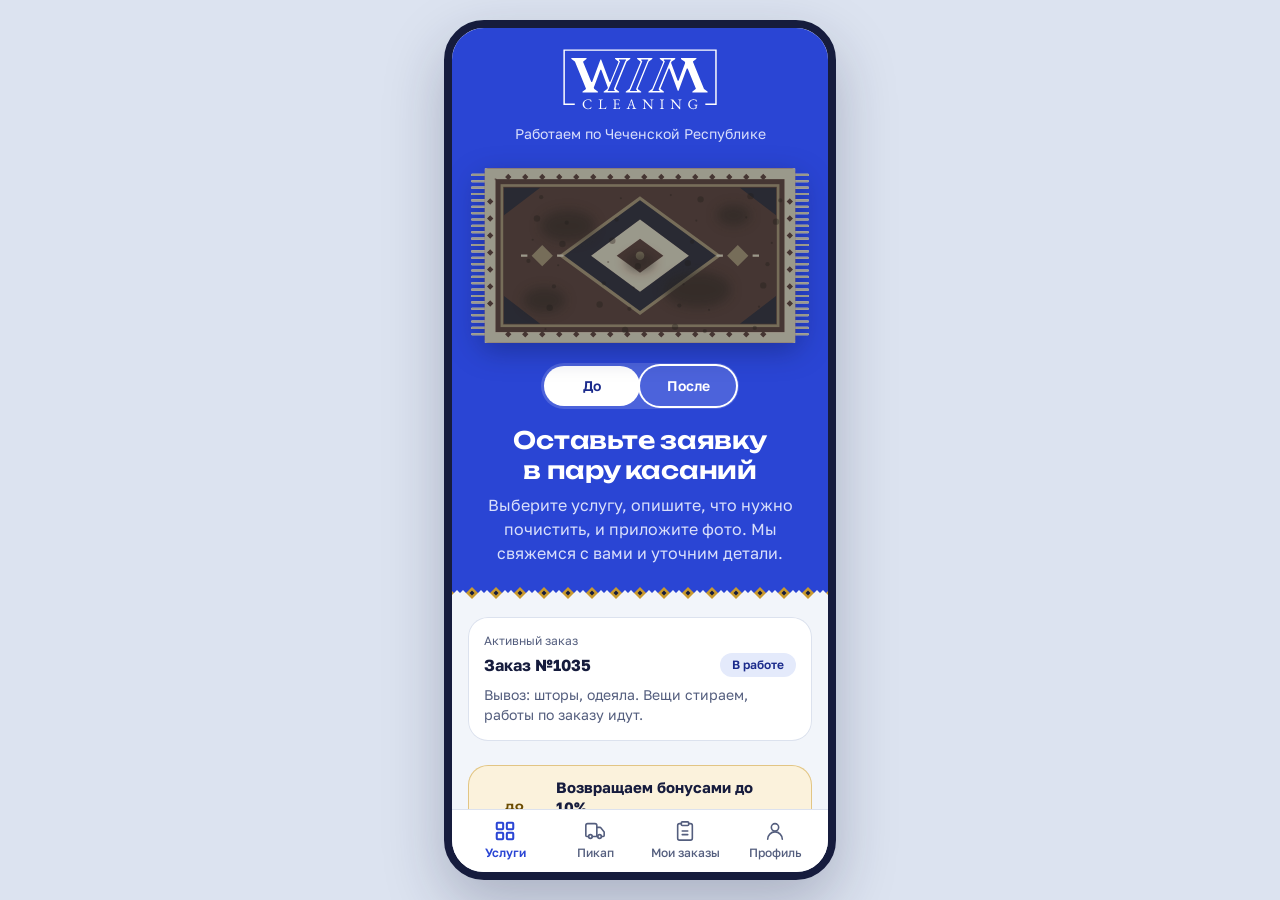
==== commit c8b25907: "Бонусы и уровни клиента, оплата бонусами" ====
--- a/index.html
+++ b/index.html
@@ -379,6 +379,39 @@
   *,*::before,*::after{animation-duration:.001ms!important;animation-iteration-count:1!important;transition-duration:.001ms!important}
   .skel{animation:none}
 }
+/* бонусы и уровни */
+.lvl{background:var(--primary);color:#fff;border-radius:20px;padding:var(--s4);display:grid;gap:var(--s3)}
+.lvl .top{display:flex;justify-content:space-between;align-items:flex-end;gap:var(--s3)}
+.lvl .eyebrow{font-size:12px;line-height:16px;font-weight:700;letter-spacing:.08em;text-transform:uppercase;color:#F3D489}
+.lvl .name{font-family:var(--display);font-size:20px;line-height:26px}
+.lvl .pct{font-family:var(--display);font-size:44px;line-height:44px;font-weight:700;letter-spacing:-.02em}
+.lvl .sub{color:#D9DFFB;font-size:14px;line-height:20px}
+.lvl .bal{display:flex;justify-content:space-between;align-items:center;padding-top:var(--s3);border-top:1px solid rgba(255,255,255,.2);font-size:14px;line-height:20px}
+.lvl .bal b{font-family:var(--display);font-size:18px;line-height:24px}
+.lvl .btn{background:rgba(255,255,255,.14);color:#fff;min-height:44px}
+.bar{height:8px;border-radius:99px;background:rgba(255,255,255,.22);overflow:hidden}
+.bar i{display:block;height:100%;background:var(--ochre);border-radius:99px;transform-origin:left center}
+.promo{display:flex;align-items:center;gap:var(--s3);width:100%;text-align:left;background:var(--ochre-bg);color:var(--ink);border-radius:20px;padding:var(--s3) var(--s4);box-shadow:0 0 0 1px rgba(201,154,46,.5) inset}
+.promo .pp{flex:none;min-width:60px;display:grid;justify-items:center;font-family:var(--display);font-weight:700;font-size:20px;line-height:24px;color:var(--ochre-ink)}
+.promo .pp small{font-size:11px;line-height:12px;font-weight:600}
+.promo .grow{display:grid;gap:2px}
+.promo b{font-size:15px;line-height:20px}
+.promo .chev{flex:none;color:var(--ochre-ink)}
+.bonus-line{display:flex;align-items:center;gap:var(--s2);font-size:14px;line-height:20px;color:var(--ochre-ink);background:var(--ochre-bg);border-radius:12px;padding:var(--s2) var(--s3)}
+.bonus-line .ic{width:18px;height:18px;flex:none}
+.tiers{display:grid;gap:var(--s2);list-style:none;padding:0;margin:0}
+.tier{display:grid;grid-template-columns:60px 1fr;gap:var(--s3);align-items:center;background:var(--surface);border-radius:16px;padding:var(--s3);box-shadow:0 0 0 1px var(--line) inset}
+.tier.cur{box-shadow:0 0 0 2px var(--primary) inset}
+.tier .tp{font-family:var(--display);font-size:20px;line-height:24px;font-weight:700;color:var(--primary);text-align:center}
+.tier h3{margin:0;font-size:16px;line-height:22px}
+.chip.lv{background:var(--ochre-bg);color:var(--ochre-ink)}
+.bswitch{display:flex;align-items:center;gap:var(--s3);width:100%;text-align:left;padding:var(--s3);border-radius:14px;background:var(--ochre-bg);color:var(--ink);min-height:56px}
+.bswitch .grow{display:grid;gap:2px}
+.bswitch .knob{flex:none;width:44px;height:26px;border-radius:99px;background:#CFC6AE;position:relative;transition:background .2s}
+.bswitch .knob::after{content:"";position:absolute;top:3px;left:3px;width:20px;height:20px;border-radius:99px;background:#fff;box-shadow:0 1px 2px rgba(0,0,0,.25);transition:transform .2s}
+.bswitch[aria-checked=true] .knob{background:var(--primary)}
+.bswitch[aria-checked=true] .knob::after{transform:translateX(18px)}
+#totalIn{display:grid;gap:var(--s3)}
 </style>
 <script src="https://cdnjs.cloudflare.com/ajax/libs/gsap/3.12.5/gsap.min.js"></script>
 </head>
@@ -420,6 +453,7 @@
 const P=JSON.parse($('#pricing').textContent).услуги;
 const IC={
  b2:'<path d="M6 22V4a2 2 0 0 1 2-2h8a2 2 0 0 1 2 2v18Z"/><path d="M6 12H4a2 2 0 0 0-2 2v6a2 2 0 0 0 2 2h2"/><path d="M18 9h2a2 2 0 0 1 2 2v9a2 2 0 0 1-2 2h-2"/><path d="M10 6h4M10 10h4M10 14h4M10 18h4"/>',
+ gift:'<rect x="3" y="8" width="18" height="4" rx="1"/><path d="M12 8v13"/><path d="M19 12v7a2 2 0 0 1-2 2H7a2 2 0 0 1-2-2v-7"/><path d="M7.5 8a2.5 2.5 0 0 1 0-5C10 3 12 8 12 8s2-5 4.5-5a2.5 2.5 0 0 1 0 5"/>',
  carpet:'<rect x="4" y="5" width="16" height="14" rx="1"/><path d="M12 8l3.5 4-3.5 4-3.5-4z"/><path d="M4 3v2M8 3v2M12 3v2M16 3v2M20 3v2M4 19v2M8 19v2M12 19v2M16 19v2M20 19v2"/>',
  bed:'<path d="M2 20v-8a2 2 0 0 1 2-2h16a2 2 0 0 1 2 2v8"/><path d="M4 10V6a2 2 0 0 1 2-2h12a2 2 0 0 1 2 2v4"/><path d="M12 4v6"/><path d="M2 18h20"/>',
  blinds:'<path d="M3 3h18"/><path d="M20 7H8"/><path d="M20 11H8"/><path d="M10 19h10"/><path d="M8 15h12"/><path d="M4 3v14"/><circle cx="4" cy="19" r="2"/>',
@@ -529,6 +563,7 @@
   if(r.items)r.price=itemsTotal(r.items);
   return r;
  };
+ const ago=(r,days)=>{const sh=days*864e5;r.created-=sh;r.history.forEach(h=>h.t-=sh);return r};
  const o=[
   mk(1035,true,'Аминат Р.','pickup',null,t,SLOTS[1],'in_progress','Сотрудник 1',{items:[{k:'curtain',n:2},{k:'blanket',s:'2-спальное'}]}),
   mk(1033,true,'Аминат Р.','blanket',3,yd,SLOTS[0],'delivered','Сотрудник 2'),
@@ -541,17 +576,41 @@
   mk(1034,false,'Седа И.','blanket',2,tm,SLOTS[3],'accepted',''),
   mk(1041,false,'Аслан Х.','carpet',12,tm,SLOTS[0],'accepted','',{comment:'Ковёр с длинным ворсом.'}),
   mk(1032,false,'Луиза Р.','facade',null,yd,SLOTS[1],'cancelled','',{cancelReason:'Клиент передумал'}),
-  mk(1031,false,'Тимур Ш.','carpet',5,yd,SLOTS[0],'delivered','Сотрудник 1')
+  mk(1031,false,'Тимур Ш.','carpet',5,yd,SLOTS[0],'delivered','Сотрудник 1'),
+  ago(mk(1021,true,'Аминат Р.','curtain',1,addDays(-45),SLOTS[2],'delivered','Сотрудник 2'),45),
+  ago(mk(1012,true,'Аминат Р.','carpet',12,addDays(-120),SLOTS[1],'delivered','Сотрудник 1'),120),
+  ago(mk(1015,false,'Руслан А.','facade',260,addDays(-150),SLOTS[0],'delivered','Сотрудник 1',{price:24000}),150)
  ];
  o[10].history.push({s:'cancelled',t:now-H,note:o[10].cancelReason});
  return {orders:o,user:null,limit:{},cart:{}};
 }
-let S=(function(){try{const r=localStorage.getItem('wim_proto_v3');if(r){const o=JSON.parse(r);if(o&&Array.isArray(o.orders))return o}}catch(e){}return seed()})();
+let S=(function(){try{const r=localStorage.getItem('wim_proto_v4');if(r){const o=JSON.parse(r);if(o&&Array.isArray(o.orders))return o}}catch(e){}return seed()})();
 if(!S.cart)S.cart={};
 const cartCount=()=>ITEMK.reduce((s,k)=>s+(S.cart[k]||[]).length,0);
 const cartTotal=()=>ITEMK.reduce((s,k)=>s+grpTotal(k,S.cart[k]||[]),0);
 const cartItems=()=>ITEMK.flatMap(k=>(S.cart[k]||[]).map(x=>Object.assign({k},x)));
-function save(){try{localStorage.setItem('wim_proto_v3',JSON.stringify(S))}catch(e){}}
+/* бонусы: вариант A (кешбэк 5% всем) входит в вариант C (уровни по сумме доставленных заказов за 12 месяцев) */
+const LV=[{n:'Свежий',p:5,from:0},{n:'Чистый',p:7,from:8000},{n:'Безупречный',p:10,from:20000}];
+const YEAR=365*864e5;
+const dlvAt=o=>{const h=o.history.find(x=>x.s==='delivered');return h?h.t:0};
+const lvOf=sum=>LV.reduce((a,l)=>sum>=l.from?l:a,LV[0]);
+function loyal(pred){
+ const done=S.orders.filter(o=>pred(o)&&o.status==='delivered'&&o.price>0).sort((a,b)=>dlvAt(a)-dlvAt(b));
+ const before=t=>done.filter(x=>dlvAt(x)<t&&dlvAt(x)>t-YEAR).reduce((s,x)=>s+x.price,0);
+ const acc=done.map(o=>{const l=lvOf(before(dlvAt(o)));return {o,l,b:Math.round((o.price-(o.bonusUse||0))*l.p/100)}});
+ const used=S.orders.filter(o=>pred(o)&&o.status!=='cancelled'&&o.bonusUse).map(o=>({o,u:o.bonusUse}));
+ const year=before(Date.now()+1),lv=lvOf(year),nx=LV[LV.indexOf(lv)+1]||null;
+ return {acc,used,bal:acc.reduce((s,a)=>s+a.b,0)-used.reduce((s,x)=>s+x.u,0),year,lv,nx,left:nx?nx.from-year:0};
+}
+const myL=()=>loyal(o=>o.mine);
+const clientL=o=>loyal(o.mine?x=>x.mine:x=>x.name===o.name);
+const bonusFor=o=>{const a=clientL(o).acc.find(x=>x.o===o);return a?a.b:0};
+const BMAX=30; /* бонусами можно оплатить до 30% заказа */
+const bonusCan=price=>S.user?Math.max(0,Math.min(myL().bal,Math.floor(price*BMAX/100))):0;
+const payLines=o=>o.bonusUse?'<div class="row sb small"><span>Бонусами</span><b>−'+money(o.bonusUse)+'</b></div><div class="row sb small"><span>К оплате при получении</span><b>≈ '+money(o.price-o.bonusUse)+'</b></div>':'';
+const bns=n=>rub(n)+'\u00A0'+plural(n,['бонус','бонуса','бонусов']);
+const earnLine=price=>price>0?'<div class="bonus-line">'+ic('gift')+'<span>'+(S.user?'Начислим '+bns(Math.round(price*myL().lv.p/100))+' после доставки ('+myL().lv.p+'%)':'Вернём от 5% бонусами после доставки')+'</span></div>':'';
+function save(){try{localStorage.setItem('wim_proto_v4',JSON.stringify(S))}catch(e){}}
 const limitOf=s=>(S.limit&&S.limit[s]!=null)?S.limit[s]:5;
 const byId=id=>S.orders.find(o=>o.id===id);
 
@@ -565,13 +624,13 @@
 let ordersLoaded=false;
 let af={q:'',status:'all',service:'all',date:'all',from:'',to:''};
 let dayDate=addDays(0);
-function newDraft(){return {service:'',qty:'',desc:'',address:'',date:'',time:'',phone:'',name:'',comment:'',photos:[]}}
+function newDraft(){return {useBonus:false,service:'',qty:'',desc:'',address:'',date:'',time:'',phone:'',name:'',comment:'',photos:[]}}
 function go(name,p){stack.push(view);view=Object.assign({name},p||{});render()}
 function back(){view=stack.pop()||{name:mode==='admin'?'alist':'home'};render()}
 function tab(name){stack=[];view={name};render()}
 function setMode(m){mode=m;stack=[];view={name:m==='admin'?'alist':'home'};try{if(m==='admin')history.replaceState(null,'','#admin');else history.replaceState(null,'',location.pathname+location.search)}catch(e){location.hash=m==='admin'?'admin':''}render()}
 addEventListener('hashchange',()=>{const m=location.hash==='#admin'?'admin':'client';if(m!==mode)setMode(m)});
-addEventListener('storage',e=>{if(e.key==='wim_proto_v3'){try{S=JSON.parse(e.newValue)||S}catch(x){}if(!['form','service'].includes(view.name))render()}});
+addEventListener('storage',e=>{if(e.key==='wim_proto_v4'){try{S=JSON.parse(e.newValue)||S}catch(x){}if(!['form','service'].includes(view.name))render()}});
 
 /* ---------- каркас ---------- */
 function chrome(){
@@ -583,7 +642,7 @@
  document.documentElement.style.background=document.body.style.background=small?tone:'';
  $('#ahead').innerHTML=mode==='admin'?'<div class="ahead">'+logo()+'<b>Режим владельца</b><button class="exit" data-act="mode" data-v="client">Клиент</button></div>':'';
  const tabs=mode==='admin'?[['alist','Заявки','inbox',['alist','acard']],['aday','План на день','cal',['aday']],['aslots','Окна приёма','sl',['aslots']]]
-  :[['home','Услуги','grid',['home','service','done','login'].concat(draft.service==='facade'?['form']:[])],['pikap','Пикап','truck',['pikap'].concat(draft.service==='pickup'?['form']:[])],['orders','Мои заказы','list',['orders','order']],['profile','Профиль','user',['profile']]];
+  :[['home','Услуги','grid',['home','service','done','login'].concat(draft.service==='facade'?['form']:[])],['pikap','Пикап','truck',['pikap'].concat(draft.service==='pickup'?['form']:[])],['orders','Мои заказы','list',['orders','order']],['profile','Профиль','user',['profile','bonus']]];
  $('#tabbar').innerHTML=tabs.map(t=>'<button data-act="tab" data-v="'+t[0]+'" '+(t[3].includes(view.name)?'aria-current="page"':'')+'>'+ic(t[2])+'<span>'+t[1]+'</span>'+(t[0]==='pikap'&&cartCount()?'<span class="badge" aria-label="позиций: '+cartCount()+'">'+cartCount()+'</span>':'')+'</button>').join('');
 }
 function render(){
@@ -696,6 +755,7 @@
  '<div class="lead"><h1 class="h1">Оставьте заявку в пару касаний</h1><p class="muted">Выберите услугу, опишите, что нужно почистить, и приложите фото. Мы свяжемся с вами и уточним детали.</p></div></header>'+
 
  (mine?'<button class="card tap active-order" data-act="open" data-id="'+mine.id+'"><span class="xs muted">Активный заказ</span><span class="row sb"><b>Заказ №'+mine.id+'</b>'+chipS(mine.status)+'</span><span class="small muted clamp">'+titleOf(mine)+'. '+stOf(mine.status).h+'</span></button>':'')+
+ promo()+
  '<div class="sect"><h2 class="h2">Услуги</h2><p class="muted small">Выберите, что нужно почистить</p></div>'+
  '<div class="stack"><div class="svc-list">'+SKEYS.map(k=>{const s=SERV[k];return '<button class="svc" data-act="svc" data-k="'+k+'"><span class="ico">'+ic(s.icon)+'</span><span><h3>'+s.title+'</h3>'+(s.listPrice?'<span class="price-line"><span>'+s.listPrice+'</span>'+demoChip()+'</span>':'<span class="note">Цена после осмотра</span>')+'</span><svg class="ic chev" viewBox="0 0 24 24" aria-hidden="true">'+IC.chev+'</svg></button>'}).join('')+'</div>'+
  '</div>';
@@ -796,6 +856,29 @@
  const t=b.querySelector('svg'),g=b.querySelector('.badge');
  gsap.timeline().to(t,{y:-8,rotation:-10,duration:.18,ease:'power2.out'}).to(t,{y:0,rotation:0,duration:.6,ease:'bounce.out'});
  if(g)gsap.fromTo(g,{scale:1.7},{scale:1,duration:.45,ease:'back.out(3)'})}
+function lvlCard(L,link){
+ const pr=L.nx?Math.min(100,Math.round(L.year/L.nx.from*100)):100;
+ return '<div class="lvl"><div class="top"><div><div class="eyebrow">Ваш уровень</div><div class="name">«'+L.lv.n+'»</div></div><div class="pct">'+L.lv.p+'%</div></div>'+
+ '<div class="stack tight"><div class="bar" role="progressbar" aria-label="До следующего уровня" aria-valuemin="0" aria-valuemax="100" aria-valuenow="'+pr+'"><i style="width:'+pr+'%"></i></div>'+
+ '<p class="sub">'+(L.nx?'За год: '+money(L.year)+'. Ещё '+money(L.left)+' до «'+L.nx.n+'», будет '+L.nx.p+'%.':'Высший уровень: '+L.lv.p+'% бонусами и личный менеджер.')+'</p></div>'+
+ '<div class="bal"><span>Бонусов на счёте</span><b>'+rub(L.bal)+'</b></div>'+
+ (link?'<button class="btn" data-act="bonus">Как работают уровни</button>':'')+'</div>';
+}
+const chevI='<svg class="ic chev" viewBox="0 0 24 24" aria-hidden="true">'+IC.chev+'</svg>';
+function promo(){
+ if(S.user){const L=myL();return '<button class="promo" data-act="bonus"><span class="pp">'+L.lv.p+'%</span><span class="grow"><b>Уровень «'+L.lv.n+'» · '+bns(L.bal)+'</b><span class="small muted">'+(L.nx?'До '+L.nx.p+'% осталось '+money(L.left):'Личный менеджер и 10% бонусами')+'</span></span>'+chevI+'</button>'}
+ return '<button class="promo" data-act="bonus"><span class="pp"><small>до</small>10%</span><span class="grow"><b>Возвращаем бонусами до 10%</b><span class="small muted">Чем больше заказываете за год, тем выше процент</span></span>'+chevI+'</button>';
+}
+const barIn=()=>{const b=document.querySelector('.bar i');if(b&&window.gsap&&!reduce())gsap.from(b,{scaleX:0,duration:.9,ease:'power2.out',delay:.1})};
+VIEWS.bonus=()=>{
+ const L=S.user?myL():null;
+ return backBtn()+'<h1 class="h1">Бонусы и уровни</h1><p class="muted">Возвращаем часть стоимости бонусами. Чем больше вы заказали за год, тем выше процент.</p>'+
+ (L?lvlCard(L):'<div class="card stack"><p class="muted">Войдите, чтобы видеть свой уровень и бонусы.</p><button class="btn pri" data-act="goLogin">Вход</button></div>')+
+ '<div class="sect"><h2 class="h2">Уровни</h2></div><ul class="tiers">'+LV.map(l=>'<li class="tier'+(L&&L.lv===l?' cur':'')+'"><span class="tp">'+l.p+'%</span><div><div class="row sb"><h3>«'+l.n+'»</h3>'+(L&&L.lv===l?'<span class="chip lv">Вы здесь</span>':'')+'</div><p class="small muted">'+(l.from?'От '+money(l.from)+' за год':'С первого заказа')+(l.p===10?'. Плюс личный менеджер':'')+'</p></div></li>').join('')+'</ul>'+
+ '<div class="card stack"><h3>Как это работает</h3><ul class="list small"><li>Бонусы начисляем, когда заказ доставлен: процент от суммы заказа.</li><li>Уровень считаем по сумме заказов за последние 12 месяцев.</li><li>1 бонус = 1 ₽. Бонусами можно оплатить до '+BMAX+'% заказа, списываем при получении.</li></ul><p class="small muted">Пример: семья заказала на 8 300 ₽ за год и получает уже 7%.</p></div>'+
+ (L&&(L.acc.length||L.used.length)?'<div class="card stack"><h3>Начисления и списания</h3><ul class="hist">'+[...L.acc.map(a=>({t:dlvAt(a.o),h:'<li><span>Заказ №'+a.o.id+' · '+a.l.p+'%</span><b>+'+rub(a.b)+'</b></li>'})),...L.used.map(x=>({t:x.o.created,h:'<li><span>Оплата заказа №'+x.o.id+'</span><b>−'+rub(x.u)+'</b></li>'}))].sort((a,b)=>b.t-a.t).map(x=>x.h).join('')+'</ul></div>':'');
+};
+AFTER.bonus=barIn;
 VIEWS.pikap=()=>{
  const n=cartCount();
  let h='<h1 class="h1">Пикап</h1><p class="muted">Заберём всё за один приезд и привезём обратно чистым.</p>';
@@ -805,7 +888,7 @@
   '<ul class="lines">'+its.map((it,i)=>'<li>'+itemLine(k,it,i)+'</li>').join('')+'</ul>'+
   '<div class="grid2"><button class="btn out" data-act="svc" data-k="'+k+'">Изменить</button><button class="btn dng" data-act="cartRm" data-k="'+k+'">Убрать</button></div></div>'}).join('')+'</div>'+
  '<button class="addpos" data-act="tab" data-v="home">'+ic('plus')+'Добавить другую услугу</button>'+
- '<div class="card stack"><div class="row sb"><h3>Итого</h3><b class="sumbig">≈ '+money(cartTotal())+'</b></div><p class="xs muted">Предварительно. Точную сумму назовём после осмотра вещей.</p></div>';
+ '<div class="card stack"><div class="row sb"><h3>Итого</h3><b class="sumbig">≈ '+money(cartTotal())+'</b></div><p class="xs muted">Предварительно. Точную сумму назовём после осмотра вещей.</p>'+earnLine(cartTotal())+'</div>';
 };
 CTA.pikap=()=>cartCount()?'<button class="btn pri" data-act="checkout">'+ic('truck')+'Оформить вывоз</button>':'';
 function cartBrief(){return '<div class="card stack"><div class="row sb"><h3>В пикапе</h3><button class="textbtn" style="width:auto" data-act="tab" data-v="pikap">Изменить</button></div>'+
@@ -815,7 +898,7 @@
  if(k!=='facade'&&ed.k!==k)edInit(k);
  return backBtn()+'<div class="head-ico"><span class="ico">'+ic(s.icon)+'</span><h1 class="h1">'+s.title+'</h1></div>'+
  '<div class="stack"><p class="muted">'+s.short+'</p>'+
- (s.cardPrice?priceLine(s.cardPrice):'<p class="small muted">Рассчитаем после выезда</p>')+'</div>'+
+ (s.cardPrice?priceLine(s.cardPrice):'<p class="small muted">Рассчитаем после выезда</p>')+'<div class="bonus-line">'+ic('gift')+'<span>'+(S.user?'Вернём '+myL().lv.p+'% бонусами после доставки':'Вернём от 5% бонусами после доставки')+'</span></div></div>'+
  (k==='facade'?calcHTML(k):'<div class="card"><h2 class="h2">'+EDH[k]+'</h2><div id="ed">'+edHTML()+'</div></div>')+
 
 
@@ -840,11 +923,13 @@
 /* форма */
 function formTotal(){
  const k=draft.service;if(!k)return '';
- if(k==='pickup')return '<div class="stack tight">'+priceLine('Примерно: '+money(cartTotal()),'md')+'<p class="xs muted">Итог можем уточнить после осмотра вещей.</p></div>';
+ if(k==='pickup'){const t=cartTotal(),u=draft.useBonus?bonusCan(t):0;
+  const sw=S.user?(myL().bal>0?'<button class="bswitch" data-act="useB" role="switch" aria-checked="'+!!draft.useBonus+'"><span class="grow"><b>Оплатить бонусами</b><span class="small muted">'+(u?'Спишем '+bns(u)+' при получении заказа':'Есть '+bns(myL().bal)+', можно оплатить до '+BMAX+'% заказа')+'</span></span><span class="knob" aria-hidden="true"></span></button>':''):'<p class="xs muted">Бонусами можно оплатить до '+BMAX+'% заказа. Войдите, чтобы ими воспользоваться.</p>';
+  return '<div class="stack tight">'+priceLine('Примерно: '+money(t),'md')+'<p class="xs muted">Итог можем уточнить после осмотра вещей.</p></div>'+sw+(u?'<div class="row sb"><span>К оплате при получении</span><b>≈ '+money(t-u)+'</b></div>':'')+earnLine(t-u)}
  if(k==='facade')return '<p>Рассчитаем после выезда и оценки по фото.</p>';
  const q=parseFloat(String(draft.qty).replace(',','.'));
  if(!(q>0))return '<span class="muted">Укажите количество, и мы покажем примерную цену.</span>';
- return '<div class="stack tight">'+priceLine('Примерно: '+money(q*unitPrice(k)),'md')+'<p class="xs muted">'+nf.format(q)+' '+SERV[k].unit+' × '+rub(unitPrice(k))+' ₽. Итог можем уточнить после осмотра вещей.</p></div>';
+ return '<div class="stack tight">'+priceLine('Примерно: '+money(q*unitPrice(k)),'md')+'<p class="xs muted">'+nf.format(q)+' '+SERV[k].unit+' × '+rub(unitPrice(k))+' ₽. Итог можем уточнить после осмотра вещей.</p>'+earnLine(q*unitPrice(k))+'</div>';
 }
 const fieldErr=n=>errs[n]?'<span class="error" id="e_'+n+'" role="alert">'+esc(errs[n])+'</span>':'';
 VIEWS.form=()=>{
@@ -909,13 +994,13 @@
   const d=draft,q=parseFloat(String(d.qty).replace(',','.'));
   const o={id,mine:true,name:d.name.trim(),phone:d.phone.trim(),service:d.service,qty:isNaN(q)?null:q,address:d.address.trim(),date:d.date||addDays(1),time:d.time||SLOTS[0],comment:[d.desc&&('Здание: '+d.desc),d.comment].filter(Boolean).join('. '),
    photos:d.photos.map((p,i)=>p.thumb||photoPh(i,'Фото '+(i+1))),price:d.service==='facade'||isNaN(q)?null:priceOf(d.service,q),status:'accepted',history:[{s:'accepted',t:Date.now()}],staff:'',note:'',created:Date.now()};
-  if(d.service==='pickup'){o.items=cartItems();o.price=itemsTotal(o.items);o.qty=null;S.cart={}}
+  if(d.service==='pickup'){o.items=cartItems();o.price=itemsTotal(o.items);o.qty=null;S.cart={};if(d.useBonus){const u=bonusCan(o.price);if(u)o.bonusUse=u}}
   S.orders.unshift(o);save();
   b.disabled=false;b.className='btn ok';b.innerHTML=ic('check')+' Заявка отправлена';
   setTimeout(()=>{draft=newDraft();errs={};stack=[];view={name:'done',id};render()},reduce()?50:600);
  },reduce()?50:700);
 }
-VIEWS.done=()=>{const o=byId(view.id);return '<div class="stamp"><svg viewBox="0 0 24 24" aria-hidden="true"><path d="M5 12.5l4.5 4.5L19 7.5"/></svg></div><div class="stack center"><h1 class="h1">Заявка принята</h1><p class="muted">Мы получили вашу заявку №'+o.id+'. Свяжемся с вами, чтобы уточнить детали. Статус можно смотреть в разделе «Мои заказы».</p></div><div class="stack"><button class="btn pri" data-act="open" data-id="'+o.id+'">Смотреть заказ</button><button class="btn out" data-act="tab" data-v="home">На главную</button></div>'};
+VIEWS.done=()=>{const o=byId(view.id);return '<div class="stamp"><svg viewBox="0 0 24 24" aria-hidden="true"><path d="M5 12.5l4.5 4.5L19 7.5"/></svg></div><div class="stack center"><h1 class="h1">Заявка принята</h1><p class="muted">Мы получили вашу заявку №'+o.id+'. Свяжемся с вами, чтобы уточнить детали. Статус можно смотреть в разделе «Мои заказы».</p>'+earnLine(o.price-(o.bonusUse||0))+'</div><div class="stack"><button class="btn pri" data-act="open" data-id="'+o.id+'">Смотреть заказ</button><button class="btn out" data-act="tab" data-v="home">На главную</button></div>'};
 
 /* вход */
 let loginStep=0,loginMail='';
@@ -932,7 +1017,7 @@
  if(!mine.length)return h+empty('Заказов пока нет','Когда вы оставите заявку, она появится здесь.','Выбрать услугу','home');
  const list=mine.filter(o=>ordersFilter==='active'?!['delivered','cancelled'].includes(o.status):['delivered','cancelled'].includes(o.status)).sort((a,b)=>b.created-a.created);
  if(!list.length)return h+empty(ordersFilter==='active'?'Активных заказов нет':'Завершённых заказов нет','Здесь пока пусто.');
- return h+'<div class="cards">'+list.map(o=>'<button class="card tap ocard" data-act="open" data-id="'+o.id+'"><span class="row sb"><b>Заказ №'+o.id+'</b>'+chipS(o.status)+'</span><span class="small">'+titleOf(o)+'</span><span class="xs muted">Создан '+fmtDate(iso(o.created))+(o.price!=null?', '+money(o.price):'')+'</span></button>').join('')+'</div>';
+ return h+'<div class="cards">'+list.map(o=>'<button class="card tap ocard" data-act="open" data-id="'+o.id+'"><span class="row sb"><b>Заказ №'+o.id+'</b>'+chipS(o.status)+'</span><span class="small">'+titleOf(o)+'</span><span class="xs muted">Создан '+fmtDate(iso(o.created))+(o.price!=null?', '+money(o.price):'')+(o.status==='delivered'&&bonusFor(o)?' · +'+bns(bonusFor(o)):'')+'</span></button>').join('')+'</div>';
 };
 AFTER.orders=()=>{if(!ordersLoaded){setTimeout(()=>{ordersLoaded=true;if(view.name==='orders')render()},reduce()?0:450)}};
 function tracker(o){
@@ -954,14 +1039,15 @@
  '<div class="card">'+tracker(o)+'</div>'+
  (o.status==='cancelled'?'<button class="btn pri" data-act="reorder" data-id="'+o.id+'">Оформить заново</button>':'')+
  '<div class="card"><dl class="kv">'+svcRows(o)+'<div><dt>Дата</dt><dd>'+fmtDate(o.date)+'</dd></div><div><dt>Время</dt><dd>'+o.time+'</dd></div><div class="wide"><dt>Адрес</dt><dd>'+esc(o.address)+'</dd></div>'+(o.comment?'<div class="wide"><dt>Ваш комментарий</dt><dd>'+esc(o.comment)+'</dd></div>':'')+'</dl></div>'+
- '<div class="card stack"><h3>Предварительная цена</h3>'+(o.price!=null?priceLine(money(o.price),'md'):'<p class="muted">Рассчитаем после выезда</p>')+'</div>'+
+ '<div class="card stack"><h3>Предварительная цена</h3>'+(o.price!=null?priceLine(money(o.price),'md'):'<p class="muted">Рассчитаем после выезда</p>')+(o.status!=='cancelled'?payLines(o):'')+(o.status==='delivered'&&bonusFor(o)?'<div class="bonus-line">'+ic('gift')+'<span>Начислено '+bns(bonusFor(o))+'</span></div>':o.status!=='cancelled'?earnLine(o.price-(o.bonusUse||0)):(o.bonusUse?'<p class="xs muted">Бонусы вернулись на счёт.</p>':''))+'</div>'+
  '<div class="card stack"><h3>Фото</h3>'+(o.photos.length?'<div class="photos">'+o.photos.map((p,i)=>'<button class="ph view" data-act="lightbox" data-src="'+i+'" data-id="'+o.id+'" aria-label="Открыть фото '+(i+1)+'"><img src="'+p+'" alt="Фото '+(i+1)+'"></button>').join('')+'</div>':'<p class="muted small">Фото не добавлены</p>')+'</div>'+
  '<p class="xs muted">Статус меняет оператор.'+(['accepted','cancelled'].includes(o.status)?'':' Отменить заказ в этом статусе нельзя.')+' Вопросы по заказу: +7 900 000-00-00</p>'+
  (o.status==='accepted'?'<button class="btn dng" data-act="cancelAsk" data-id="'+o.id+'">Отменить заказ</button>':'');
 
 };
+AFTER.profile=barIn;
 VIEWS.profile=()=>'<h1 class="h1">Профиль</h1>'+
- (S.user?'<div class="card stack"><div class="row"><span class="ico">'+ic('user')+'</span><div><b>Аминат Р.</b><div class="small muted">'+esc(S.user.email)+'</div></div></div><button class="btn out" data-act="logout">Выйти</button></div>':'<div class="card stack"><p class="muted">Вы не вошли. Каталог можно смотреть без входа, вход нужен при отправке заявки.</p><button class="btn pri" data-act="goLogin">Вход</button></div>')+
+ (S.user?'<div class="card stack"><div class="row"><span class="ico">'+ic('user')+'</span><div><b>Аминат Р.</b><div class="small muted">'+esc(S.user.email)+'</div></div></div><button class="btn out" data-act="logout">Выйти</button></div>'+lvlCard(myL(),true):'<div class="card stack"><p class="muted">Вы не вошли. Каталог можно смотреть без входа, вход нужен при отправке заявки.</p><button class="btn pri" data-act="goLogin">Вход</button></div>'+promo())+
  '<div class="card stack"><h3>Связаться с нами</h3><p class="small">Телефон и WhatsApp: +7 900 000-00-00</p></div>'+
  '<div class="card stack"><h3>Политика конфиденциальности</h3><p class="small">Адрес, телефон и фото используются только для выполнения заказа.</p></div>'+
  '<div class="stack"><button class="btn out" data-act="mode" data-v="admin">Режим владельца</button><button class="btn sec" data-act="reset">Сбросить данные</button></div>';
@@ -1002,9 +1088,9 @@
  const o=byId(view.id);if(!o)return backBtn()+empty('Заказ не найден','Такого заказа нет.');
  const idx=FLOW.findIndex(f=>f.c===o.status),next=o.status==='cancelled'||idx>=4?null:FLOW[idx+1];
  return backBtn()+'<div class="head"><h1 class="h1">Заявка №'+o.id+'</h1>'+chipS(o.status)+'</div>'+
- '<div class="card"><dl class="kv"><div><dt>Клиент</dt><dd>'+esc(o.name)+'</dd></div><div><dt>Телефон</dt><dd><a href="tel:'+esc(o.phone.replace(/[^+\d]/g,''))+'" class="tel">'+esc(o.phone)+'</a></dd></div>'+svcRows(o)+'<div><dt>Дата</dt><dd>'+fmtDate(o.date)+'</dd></div><div><dt>Время</dt><dd>'+o.time+'</dd></div><div class="wide"><dt>Адрес</dt><dd>'+esc(o.address)+'</dd></div>'+(o.comment?'<div class="wide"><dt>Комментарий клиента</dt><dd>'+esc(o.comment)+'</dd></div>':'')+'<div class="wide"><dt>Исполнитель</dt><dd>'+(o.staff?esc(o.staff):'Не назначен')+'</dd></div></dl></div>'+
+ '<div class="card"><dl class="kv"><div><dt>Клиент</dt><dd>'+esc(o.name)+'</dd></div><div><dt>Уровень</dt><dd>'+(L=>'«'+L.lv.n+'» · '+L.lv.p+'%'+(L.lv.p===10?'<br><span class="small muted">Личный менеджер</span>':''))(clientL(o))+'</dd></div><div><dt>Телефон</dt><dd><a href="tel:'+esc(o.phone.replace(/[^+\d]/g,''))+'" class="tel">'+esc(o.phone)+'</a></dd></div>'+svcRows(o)+'<div><dt>Дата</dt><dd>'+fmtDate(o.date)+'</dd></div><div><dt>Время</dt><dd>'+o.time+'</dd></div><div class="wide"><dt>Адрес</dt><dd>'+esc(o.address)+'</dd></div>'+(o.comment?'<div class="wide"><dt>Комментарий клиента</dt><dd>'+esc(o.comment)+'</dd></div>':'')+'<div class="wide"><dt>Исполнитель</dt><dd>'+(o.staff?esc(o.staff):'Не назначен')+'</dd></div></dl></div>'+
  '<div class="card stack"><h3>Фото клиента</h3>'+(o.photos.length?'<div class="photos">'+o.photos.map((p,i)=>'<button class="ph view" data-act="lightbox" data-src="'+i+'" data-id="'+o.id+'" aria-label="Открыть фото '+(i+1)+'"><img src="'+p+'" alt="Фото '+(i+1)+'"></button>').join('')+'</div>':'<p class="muted small">Клиент не приложил фото.</p>')+'</div>'+
- '<div class="card stack"><h3>Предварительная цена</h3>'+(o.service==='facade'?'<p class="small muted">Цена после выезда. Введите итог вручную.</p><div class="sum-in"><div class="inp-wrap"><input class="inp" id="aprice" inputmode="numeric" placeholder="Сумма" aria-label="Итоговая цена, ₽" value="'+(o.price!=null?o.price:'')+'"><span aria-hidden="true">₽</span></div>'+demoChip()+'</div>':(o.price!=null?priceLine(money(o.price),'md'):'<p class="muted">—</p>'))+'</div>'+
+ '<div class="card stack"><h3>Предварительная цена</h3>'+(o.service==='facade'?'<p class="small muted">Цена после выезда. Введите итог вручную.</p><div class="sum-in"><div class="inp-wrap"><input class="inp" id="aprice" inputmode="numeric" placeholder="Сумма" aria-label="Итоговая цена, ₽" value="'+(o.price!=null?o.price:'')+'"><span aria-hidden="true">₽</span></div>'+demoChip()+'</div>':(o.price!=null?priceLine(money(o.price),'md'):'<p class="muted">—</p>'))+(o.status!=='cancelled'&&o.bonusUse?payLines(o)+'<p class="xs muted">Клиент оплачивает бонусами. Возьмите при получении только сумму «к оплате».</p>':'')+'</div>'+
  '<div class="card stack"><h3>Сменить статус</h3>'+
  (o.status==='cancelled'?'<p class="small muted">Заказ отменён'+(o.cancelReason?': '+esc(o.cancelReason):'')+'.</p>':
    (next?'<button class="btn pri" id="nextBtn" data-act="astatus" data-id="'+o.id+'" data-v="'+next.c+'">'+ic(next.i)+' '+next.n+'</button>':'<p class="small muted">Заказ доставлен. Следующих шагов нет.</p>')+
@@ -1018,8 +1104,9 @@
  const o=byId(id);
  if(btn){btn.disabled=true;btn.innerHTML='<span class="spin"></span>'}
  setTimeout(()=>{
-  o.status=c;const h={s:c,t:Date.now()};if(c==='cancelled'){o.cancelReason=reason;h.note=reason}
-  o.history.push(h);save();closeSheet();render();toast('Статус изменён: '+stOf(c).n);
+  const L0=clientL(o).lv;o.status=c;const h={s:c,t:Date.now()};if(c==='cancelled'){o.cancelReason=reason;h.note=reason}
+  o.history.push(h);save();closeSheet();render();
+  let t='Статус изменён: '+stOf(c).n;if(c==='delivered'){const b=bonusFor(o),L1=clientL(o).lv;if(b)t+='. Клиенту начислено '+bns(b);if(L1!==L0)t+='. Новый уровень «'+L1.n+'»'}toast(t);
  },reduce()?0:350);
 }
 VIEWS.aday=()=>{
@@ -1066,6 +1153,8 @@
  mail:()=>{const v=($('#f_mail').value||'').trim();if(!/^\S+@\S+\.\S+$/.test(v)){errs.mail='Проверьте адрес почты.';loginMail=v;render();return}errs={};loginMail=v;loginStep=1;render()},
  cont:()=>afterLogin(),
  goLogin:()=>go('login'),
+ bonus:()=>go('bonus'),
+ useB:()=>{draft.useBonus=!draft.useBonus;$('#totalIn').innerHTML=formTotal()},
  logout:()=>{S.user=null;save();render()},
  open:b=>{if(view.name==='done'||view.name==='home'){stack=[{name:view.name==='done'?'orders':'home'}]}go('order',{id:+b.dataset.id})},
  ofilter:b=>{ordersFilter=b.dataset.v;render()},
